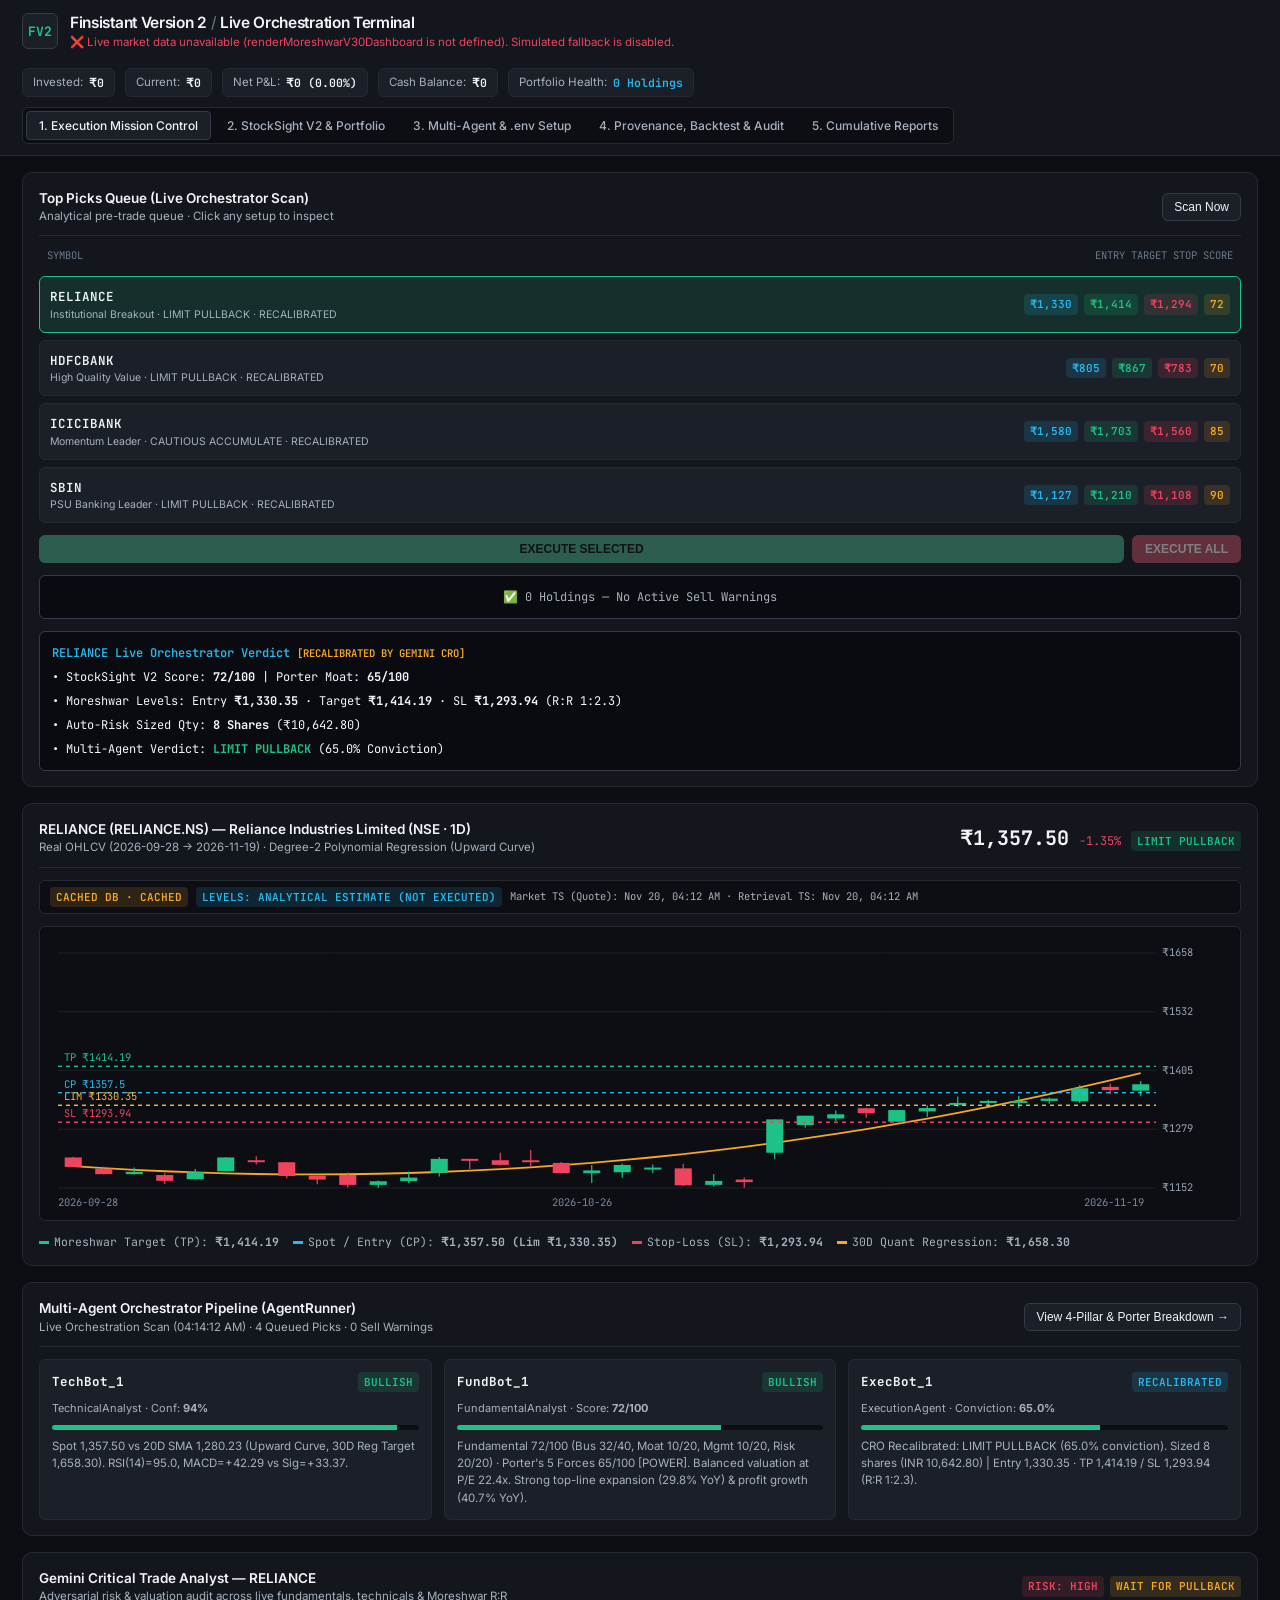
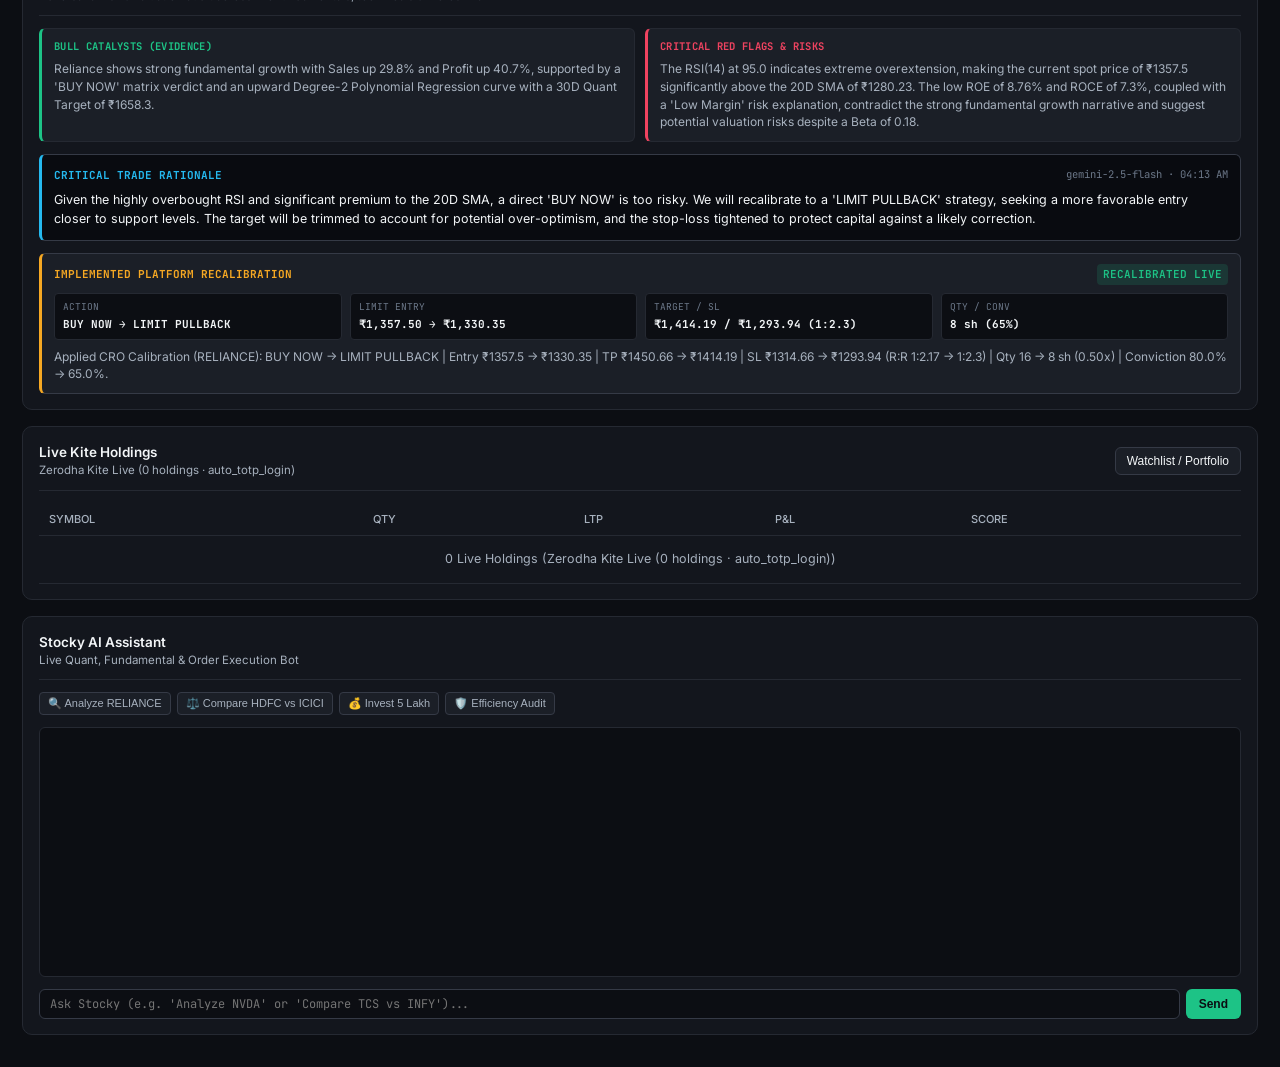
==== index.html @ 3f0fb145 "Release Moreshwar 3.1 v3.1.0-rc1: Prompts 1-5, Prospective Paper-Trading Engine & GitHub Actions Una" ====
<!DOCTYPE html>
<html lang="en">
<head>
  <meta charset="UTF-8" />
  <meta name="viewport" content="width=device-width, initial-scale=1.0" />
  <title>Finsistant Version 2 — Live Quant, Fundamental &amp; Multi-Agent Platform</title>
  <meta name="description" content="Finsistant Version 2 — Live Market Data + StockSight V2 + Finsistant Polynomial Regression & Stocky AI + 3-Agent Orchestrator (Zero Simulation)." />
  <link rel="preconnect" href="https://fonts.googleapis.com" />
  <link rel="preconnect" href="https://fonts.gstatic.com" crossorigin />
  <link href="https://fonts.googleapis.com/css2?family=Inter:wght@400;500;600;700&family=JetBrains+Mono:wght@400;500;600;700&display=swap" rel="stylesheet" />
  <link rel="stylesheet" href="styles.css" />
</head>
<body>
  <header class="topbar">
    <div class="brand-group">
      <div class="brand-mark">FV2</div>
      <div>
        <h1 class="brand-title">Finsistant Version 2 <span style="color: var(--text-muted); font-weight: 400;">/</span> Live Orchestration Terminal</h1>
        <div class="brand-subtitle" id="liveSourceSubtitle">Connecting to live data &amp; 3-Agent Orchestrator (Zero Simulation)...</div>
      </div>
    </div>

    <div class="portfolio-ribbon">
      <div class="ribbon-stat">
        <span>Invested:</span>
        <strong id="hdrInvested">₹0</strong>
      </div>
      <div class="ribbon-stat">
        <span>Current:</span>
        <strong id="hdrCurrent">₹0</strong>
      </div>
      <div class="ribbon-stat">
        <span>Net P&amp;L:</span>
        <strong id="hdrPnl">₹0 (0.00%)</strong>
      </div>
      <div class="ribbon-stat">
        <span>Cash Balance:</span>
        <strong id="hdrBalance">₹0</strong>
      </div>
      <div class="ribbon-stat">
        <span>Portfolio Health:</span>
        <strong id="hdrHealth" style="color: var(--accent-cyan);">0 Holdings</strong>
      </div>

      <nav class="nav-tabs" aria-label="Platform Modules">
        <button type="button" class="nav-tab active" data-tab="mission">1. Execution Mission Control</button>
        <button type="button" class="nav-tab" data-tab="stocksight">2. StockSight V2 &amp; Portfolio</button>
        <button type="button" class="nav-tab" data-tab="agents">3. Multi-Agent &amp; .env Setup</button>
        <button type="button" class="nav-tab" data-tab="intelligence">4. Provenance, Backtest &amp; Audit</button>
        <button type="button" class="nav-tab" data-tab="reports">5. Cumulative Reports</button>
      </nav>
    </div>
  </header>

  <main class="workspace">
    <!-- TAB 1: EXECUTION MISSION CONTROL -->
    <section class="tab-panel active" id="panel-mission">
      <div class="mission-grid">
        <!-- LEFT COLUMN: TOP PICKS QUEUE + SELL WARNINGS + EXECUTION TERMINAL -->
        <div class="panel">
          <div class="panel-header">
            <div>
              <div class="panel-title">Top Picks Queue (Live Orchestrator Scan)</div>
              <div class="panel-subtitle">Analytical pre-trade queue · Click any setup to inspect</div>
            </div>
            <button type="button" class="btn-secondary" id="scanNowBtn">Scan Now</button>
          </div>

          <div style="display: grid; grid-template-columns: 1.3fr repeat(4, auto); gap: 6px; padding: 0 8px; font-size: 10.5px; color: var(--text-muted); font-family: var(--font-mono);">
            <span>SYMBOL</span>
            <span>ENTRY</span>
            <span>TARGET</span>
            <span>STOP</span>
            <span>SCORE</span>
          </div>

          <div class="picks-list" id="picksQueueContainer"></div>

          <div style="display: flex; justify-content: space-between; align-items: center; gap: 8px;">
            <button type="button" class="btn-primary" id="executeSelectedBtn" style="flex: 1;">EXECUTE SELECTED</button>
            <button type="button" class="btn-danger" id="executeAllBtn">EXECUTE ALL</button>
          </div>

          <div id="sellWarningContainer"></div>
          <div class="terminal-box" id="analysisTerminalBox"></div>
        </div>

        <!-- CENTER COLUMN: LIVE UNIFIED CHART + 3-AGENT PIPELINE -->
        <div style="display: flex; flex-direction: column; gap: 16px;">
          <div class="panel">
            <div class="panel-header">
              <div>
                <div class="panel-title" id="centerChartTitle">Loading live symbol...</div>
                <div class="panel-subtitle" id="centerChartSub">Real OHLCV Candles + Degree-2 Polynomial Regression + Moreshwar Levels</div>
              </div>
              <div style="display: flex; align-items: baseline; gap: 10px;">
                <span style="font-family: var(--font-mono); font-size: 20px; font-weight: 700;" id="centerSpotPrice">--</span>
                <span id="centerSpotChg" style="font-family: var(--font-mono); font-size: 12px;">--</span>
                <span class="tag-pill tag-target" id="centerDecisionBadge">--</span>
              </div>
            </div>

            <div class="provenance-strip" id="missionProvenanceStrip">
              <span class="tag-pill tag-entry" id="provSpotBadge">SOURCE: CHECKING</span>
              <span class="tag-pill tag-score" id="provPriceTypeBadge">LEVELS: ANALYTICAL ESTIMATE</span>
              <span class="prov-meta-text" id="provTimestampsText">Market TS: -- · Retrieval TS: --</span>
            </div>

            <div class="chart-box">
              <canvas id="unifiedChart"></canvas>
            </div>

            <div class="chart-legend">
              <span><i class="legend-dot" style="background: var(--accent-emerald);"></i>Moreshwar Target (TP): <strong id="legTarget">--</strong></span>
              <span><i class="legend-dot" style="background: var(--accent-cyan);"></i>Spot / Entry (CP): <strong id="legEntry">--</strong></span>
              <span><i class="legend-dot" style="background: var(--accent-crimson);"></i>Stop-Loss (SL): <strong id="legStop">--</strong></span>
              <span><i class="legend-dot" style="background: var(--accent-amber);"></i>30D Quant Regression: <strong id="legReg">--</strong></span>
            </div>
          </div>

          <!-- 3-AGENT ORCHESTRATOR PIPELINE CARDS -->
          <div class="panel">
            <div class="panel-header">
              <div>
                <div class="panel-title">Multi-Agent Orchestrator Pipeline (AgentRunner)</div>
                <div class="panel-subtitle" id="pipelineMetaText">Waiting for live scan...</div>
              </div>
              <button type="button" class="btn-secondary" id="switchToStockSightBtn">View 4-Pillar &amp; Porter Breakdown →</button>
            </div>

            <div class="agents-row">
              <div class="agent-card">
                <div class="agent-head">
                  <strong style="font-family: var(--font-mono); font-size: 12.5px;">TechBot_1</strong>
                  <span class="tag-pill tag-target" id="agTechBadge">--</span>
                </div>
                <div style="font-size: 11px; color: var(--text-secondary);">TechnicalAnalyst · Conf: <strong id="agTechConf">--</strong></div>
                <div class="progress-track"><div class="progress-fill" id="agTechBar" style="width: 0%;"></div></div>
                <div style="font-size: 11.5px; color: var(--text-secondary);" id="agTechDesc"></div>
              </div>

              <div class="agent-card">
                <div class="agent-head">
                  <strong style="font-family: var(--font-mono); font-size: 12.5px;">FundBot_1</strong>
                  <span class="tag-pill tag-target" id="agFundBadge">--</span>
                </div>
                <div style="font-size: 11px; color: var(--text-secondary);">FundamentalAnalyst · Score: <strong id="agFundConf">--</strong></div>
                <div class="progress-track"><div class="progress-fill" id="agFundBar" style="width: 0%;"></div></div>
                <div style="font-size: 11.5px; color: var(--text-secondary);" id="agFundDesc"></div>
              </div>

              <div class="agent-card">
                <div class="agent-head">
                  <strong style="font-family: var(--font-mono); font-size: 12.5px;">ExecBot_1</strong>
                  <span class="tag-pill tag-entry" id="agExecBadge">--</span>
                </div>
                <div style="font-size: 11px; color: var(--text-secondary);">ExecutionAgent · Conviction: <strong id="agExecConf">--</strong></div>
                <div class="progress-track"><div class="progress-fill" id="agExecBar" style="width: 0%;"></div></div>
                <div style="font-size: 11.5px; color: var(--text-secondary);" id="agExecDesc"></div>
              </div>
            </div>
          </div>

          <!-- GEMINI CRITICAL TRADE ANALYST (FILLS CENTER BLANK SPACE) -->
          <div class="panel" id="geminiRationalePanel">
            <div class="panel-header" style="flex-wrap: wrap;">
              <div style="min-width: 0; flex: 1;">
                <div class="panel-title" id="geminiPanelTitle">Gemini Critical Trade Analyst</div>
                <div class="panel-subtitle" id="geminiPanelSub">Independent AI risk &amp; thesis audit for every suggested trade</div>
              </div>
              <div class="gemini-badges">
                <span class="tag-pill tag-score" id="geminiRiskBadge">RISK: --</span>
                <span class="tag-pill tag-entry" id="geminiStanceBadge">--</span>
              </div>
            </div>

            <div class="gemini-split-grid">
              <div class="gemini-box gemini-bull">
                <div class="gemini-label" style="color: var(--accent-emerald);">BULL CATALYSTS (EVIDENCE)</div>
                <div class="gemini-text" id="geminiBullText">Waiting for Gemini live trade audit...</div>
              </div>
              <div class="gemini-box gemini-bear">
                <div class="gemini-label" style="color: var(--accent-crimson);">CRITICAL RED FLAGS &amp; RISKS</div>
                <div class="gemini-text" id="geminiRisksText">Waiting for Gemini live trade audit...</div>
              </div>
            </div>

            <div class="terminal-box gemini-rationale-box" id="geminiRationaleBox">
              <div style="display: flex; justify-content: space-between; align-items: center; gap: 8px; flex-wrap: wrap;">
                <span style="font-family: var(--font-mono); font-size: 11px; color: var(--accent-cyan); font-weight: 700;">CRITICAL TRADE RATIONALE</span>
                <span style="font-family: var(--font-mono); font-size: 10.5px; color: var(--text-muted);" id="geminiModelStamp">--</span>
              </div>
              <div id="geminiRationaleBody" style="color: var(--text-primary); line-height: 1.55;">Waiting for live Gemini analysis...</div>
            </div>

            <div class="recalibration-strip" id="geminiCalibrationStrip">
              <div class="recal-head">
                <span style="font-family: var(--font-mono); font-size: 11px; font-weight: 700; color: var(--accent-amber);">IMPLEMENTED PLATFORM RECALIBRATION</span>
                <span class="tag-pill tag-score" id="geminiRecalStatusBadge">ARMED</span>
              </div>
              <div class="recal-grid" id="geminiRecalGrid">
                <div class="recal-cell"><span class="recal-k">ACTION</span><strong id="recalActionVal">--</strong></div>
                <div class="recal-cell"><span class="recal-k">LIMIT ENTRY</span><strong id="recalEntryVal">--</strong></div>
                <div class="recal-cell"><span class="recal-k">TARGET / SL</span><strong id="recalTpSlVal">--</strong></div>
                <div class="recal-cell"><span class="recal-k">QTY / CONV</span><strong id="recalQtyVal">--</strong></div>
              </div>
              <div class="gemini-text" id="geminiRecalSummary">Auto-recalibration adjusts Entry, Target, Stop-Loss, Sizing, and Conviction from live Gemini CRO criticism.</div>
            </div>
          </div>
        </div>

        <!-- RIGHT COLUMN: LIVE KITE HOLDINGS + STOCKY AI -->
        <div style="display: flex; flex-direction: column; gap: 16px;">
          <div class="panel">
            <div class="panel-header">
              <div>
                <div class="panel-title">Live Kite Holdings</div>
                <div class="panel-subtitle" id="kiteStatusSubtitle">Checking Kite connection...</div>
              </div>
              <button type="button" class="btn-secondary" id="manageHoldingsBtn">Watchlist / Portfolio</button>
            </div>

            <table class="data-table">
              <thead>
                <tr>
                  <th>Symbol</th>
                  <th>Qty</th>
                  <th>LTP</th>
                  <th>P&amp;L</th>
                  <th>Score</th>
                </tr>
              </thead>
              <tbody id="miniHoldingsTableBody"></tbody>
            </table>
          </div>

          <div class="panel">
            <div class="panel-header">
              <div>
                <div class="panel-title">Stocky AI Assistant</div>
                <div class="panel-subtitle">Live Quant, Fundamental &amp; Order Execution Bot</div>
              </div>
            </div>

            <div class="chip-row">
              <button type="button" class="prompt-chip" data-prompt="Analyze RELIANCE">🔍 Analyze RELIANCE</button>
              <button type="button" class="prompt-chip" data-prompt="Compare HDFCBANK vs ICICIBANK">⚖️ Compare HDFC vs ICICI</button>
              <button type="button" class="prompt-chip" data-prompt="Invest 5 Lakh">💰 Invest 5 Lakh</button>
              <button type="button" class="prompt-chip" data-prompt="Portfolio efficiency check">🛡️ Efficiency Audit</button>
            </div>

            <div class="chat-messages" id="stockyChatMessages"></div>

            <div style="display: flex; gap: 6px;">
              <input type="text" id="stockyChatInput" class="input-field" style="flex: 1;" placeholder="Ask Stocky (e.g. 'Analyze NVDA' or 'Compare TCS vs INFY')..." />
              <button type="button" class="btn-primary" id="stockySendBtn">Send</button>
            </div>
          </div>
        </div>
      </div>
    </section>

    <!-- TAB 2: STOCKSIGHT V2 DEEP-DIVE SCORING & PORTFOLIO MANAGER -->
    <section class="tab-panel" id="panel-stocksight">
      <div class="two-col-grid">
        <div class="panel">
          <div class="panel-header">
            <div>
              <div class="panel-title" id="ssDeepDiveTitle">StockSight V2 Dual-Scoring Engine</div>
              <div class="panel-subtitle" id="ssIndustryBadge">Live Fundamental &amp; Porter Moat Analysis</div>
            </div>
            <div style="display: flex; gap: 8px;">
              <span class="tag-pill tag-target" id="ssFundTotalBadge">Fundamental: --</span>
              <span class="tag-pill tag-entry" id="ssPorterTotalBadge">Porter Moat: --</span>
            </div>
          </div>

          <div class="pillar-grid" id="ssFourPillarsContainer"></div>

          <div style="border-top: 1px solid var(--border-subtle); padding-top: 10px;">
            <div class="panel-title" style="margin-bottom: 8px;">Porter's 5 Forces Qualitative Moat Breakdown (Max 100)</div>
            <div class="pillar-grid" id="ssPortersGrid"></div>
          </div>

          <div class="terminal-box" id="ssDecisionMatrixBox"></div>
        </div>

        <div class="panel">
          <div class="panel-header">
            <div>
              <div class="panel-title">StockSight V2 Live Watchlist &amp; Portfolio</div>
              <div class="panel-subtitle">Zero simulated holdings · Add live ticker when connected to backend</div>
            </div>
            <div style="display: flex; gap: 6px;">
              <input type="text" id="addSymbolInput" class="input-field" placeholder="Live Ticker (e.g. AAPL)" style="width: 165px;" />
              <button type="button" class="btn-primary" id="addSymbolBtn">Add Asset</button>
            </div>
          </div>

          <div class="table-scroll">
            <table class="data-table">
              <thead>
                <tr>
                  <th>Asset</th>
                  <th>Fund / Porter</th>
                  <th>Decision</th>
                  <th>Qty</th>
                  <th>Avg Price</th>
                  <th>LTP / Target</th>
                  <th>Action</th>
                </tr>
              </thead>
              <tbody id="fullPortfolioManagerBody"></tbody>
            </table>
          </div>
        </div>
      </div>
    </section>

    <!-- TAB 3: MULTI-AGENT HEALTH, AUTO-EXECUTION RULES & .ENV SETUP -->
    <section class="tab-panel" id="panel-agents">
      <div class="two-col-grid">
        <div class="panel">
          <div class="panel-header">
            <div>
              <div class="panel-title">Finsistant Version 2 Runtime Configuration (.env)</div>
              <div class="panel-subtitle">Live Backend Guardrails, Kite Status &amp; Auto-Execution Rules</div>
            </div>
            <button type="button" class="btn-primary" id="saveUnifiedConfigBtn">Save &amp; Re-Verify</button>
          </div>

          <div style="display: grid; grid-template-columns: 1fr 1fr; gap: 10px;">
            <div style="display: flex; flex-direction: column; gap: 4px;">
              <label style="font-family: var(--font-mono); font-size: 11px; color: var(--text-secondary);">FINSISTANT_ENVIRONMENT</label>
              <select id="cfgEnv" class="select-field">
                <option value="sandbox">sandbox</option>
                <option value="staging">staging</option>
                <option value="production" selected>production</option>
              </select>
            </div>
            <div style="display: flex; flex-direction: column; gap: 4px;">
              <label style="font-family: var(--font-mono); font-size: 11px; color: var(--text-secondary);">AGENT_MODE</label>
              <select id="cfgMode" class="select-field">
                <option value="backtest">backtest</option>
                <option value="paper_trading" selected>paper_trading</option>
                <option value="live">live</option>
              </select>
            </div>
            <div style="display: flex; flex-direction: column; gap: 4px;">
              <label style="font-family: var(--font-mono); font-size: 11px; color: var(--text-secondary);">MAX_CONCURRENT_TRADES</label>
              <input type="number" id="cfgMaxTrades" class="input-field" value="5" min="1" max="50" />
            </div>
            <div style="display: flex; flex-direction: column; gap: 4px;">
              <label style="font-family: var(--font-mono); font-size: 11px; color: var(--text-secondary);">KITE_API_KEY (Server .env)</label>
              <input type="password" id="cfgKiteKey" class="input-field" placeholder="Set in .env or GitHub Secrets" />
            </div>
            <div style="display: flex; flex-direction: column; gap: 4px;">
              <label style="font-family: var(--font-mono); font-size: 11px; color: var(--text-secondary);">KITE_API_SECRET (Server .env)</label>
              <input type="password" id="cfgKiteSecret" class="input-field" placeholder="Set in .env or GitHub Secrets" />
            </div>
            <div style="display: flex; flex-direction: column; gap: 4px;">
              <label style="font-family: var(--font-mono); font-size: 11px; color: var(--text-secondary);">KITE_USER_ID (Auto-TOTP)</label>
              <input type="text" id="cfgKiteUser" class="input-field" placeholder="Zerodha Client ID (optional)" />
            </div>
            <div style="display: flex; flex-direction: column; gap: 4px;">
              <label style="font-family: var(--font-mono); font-size: 11px; color: var(--text-secondary);">KITE_PASSWORD (Auto-TOTP)</label>
              <input type="password" id="cfgKitePass" class="input-field" placeholder="Set in .env or GitHub Secrets" />
            </div>
            <div style="display: flex; flex-direction: column; gap: 4px;">
              <label style="font-family: var(--font-mono); font-size: 11px; color: var(--text-secondary);">KITE_TOTP_SECRET (Base32)</label>
              <input type="password" id="cfgKiteTotp" class="input-field" placeholder="Set in .env or GitHub Secrets" />
            </div>
            <div style="display: flex; flex-direction: column; gap: 4px;">
              <label style="font-family: var(--font-mono); font-size: 11px; color: var(--text-secondary);">KITE_ACCESS_TOKEN (Daily)</label>
              <input type="password" id="cfgKiteToken" class="input-field" placeholder="Auto-fetched daily to token.txt" />
            </div>
            <div style="display: flex; flex-direction: column; gap: 4px;">
              <label style="font-family: var(--font-mono); font-size: 11px; color: var(--text-secondary);">DATA_POLICY</label>
              <input type="text" class="input-field" value="LIVE_ONLY (ZERO SIMULATION)" readonly />
            </div>
          </div>

          <div style="border-top: 1px solid var(--border-subtle); padding-top: 10px; display: flex; flex-direction: column; gap: 8px;">
            <div style="display: flex; justify-content: space-between; align-items: center; gap: 8px; flex-wrap: wrap;">
              <div>
                <div class="panel-title">Kite Daily Token Engine (<code>kite_auth.py</code>)</div>
                <div class="panel-subtitle" id="kiteEngineStatusText">Checking daily Kite token status...</div>
              </div>
              <div style="display: flex; gap: 6px; flex-wrap: wrap;">
                <button type="button" class="btn-primary" id="kiteAutoLoginBtn">Auto-Fetch Daily Token</button>
                <button type="button" class="btn-secondary" id="kiteLoginLinkBtn">Open Kite Login</button>
              </div>
            </div>
            <div style="display: flex; gap: 6px; flex-wrap: wrap;">
              <input type="text" id="kiteReqTokenInput" class="input-field" placeholder="Paste request_token from Kite callback redirect" style="flex: 1; min-width: 200px;" />
              <button type="button" class="btn-secondary" id="kiteExchangeTokenBtn">Exchange request_token</button>
            </div>
          </div>

          <div style="border-top: 1px solid var(--border-subtle); padding-top: 10px; display: flex; flex-direction: column; gap: 8px;">
            <div style="display: flex; justify-content: space-between; align-items: center; gap: 8px; flex-wrap: wrap;">
              <div>
                <div class="panel-title">GitHub Serverless Cloud Runner (Zero Laptop / Zero 3rd-Party)</div>
                <div class="panel-subtitle" id="ghCloudStatusText">Automated 15m Mon–Fri scans active · Optional browser-only PAT enables 1-click on-demand scans</div>
              </div>
              <div style="display: flex; gap: 6px; flex-wrap: wrap;">
                <button type="button" class="btn-primary" id="triggerCloudScanBtn">Trigger Cloud Scan</button>
                <a href="https://github.com/Parth2004124/Finsistant-version-2/actions/workflows/live-scan.yml" target="_blank" rel="noopener noreferrer" class="btn-secondary" style="text-decoration: none; display: inline-flex; align-items: center;">Open Actions</a>
              </div>
            </div>
            <div style="display: flex; gap: 6px; flex-wrap: wrap;">
              <input type="password" id="ghCloudPatInput" class="input-field" placeholder="Optional fine-grained PAT (Actions: write on Finsistant-version-2, stored in browser only)" style="flex: 1; min-width: 220px;" />
              <button type="button" class="btn-secondary" id="saveGhPatBtn">Save Browser Token</button>
              <button type="button" class="btn-secondary" id="clearGhPatBtn">Clear</button>
            </div>
          </div>

          <div style="border-top: 1px solid var(--border-subtle); padding-top: 10px;">
            <div class="panel-title" style="margin-bottom: 8px;">Finsistant Auto-Execution Rule Sets</div>
            <div id="autoRulesList" style="display: flex; flex-direction: column; gap: 6px;"></div>
          </div>
        </div>

        <div class="panel">
          <div class="panel-header">
            <div>
              <div class="panel-title">Unified Verification Console (<code>scripts/verify_setup.py</code>)</div>
              <div class="panel-subtitle">Live telemetry across StockSight V2, Finsistant &amp; Multi-Agent Orchestrator</div>
            </div>
            <button type="button" class="btn-secondary" id="runUnifiedVerifyBtn">Refresh Scan Telemetry</button>
          </div>

          <pre class="terminal-box" id="unifiedVerifyOutput" style="min-height: 310px; overflow-x: auto;"></pre>
        </div>
      </div>
    </section>

    <!-- TAB 4: DATA INTEGRITY, QUANTITATIVE BACKTEST & DECISION AUDIT TRAIL -->
    <section class="tab-panel" id="panel-intelligence">
      <div class="intel-subnav-bar">
        <div style="display: flex; align-items: center; gap: 8px; flex-wrap: wrap;">
          <span class="tag-pill tag-entry">INTELLIGENCE · VALIDATION · AUDIT</span>
          <span style="font-size: 12px; color: var(--text-secondary);" id="intelGlobalStatus">Empirical Telemetry &amp; Immutable Audit Layer Active</span>
        </div>
        <div class="chip-row" id="intelJumpRow">
          <button type="button" class="prompt-chip active-subfilter" data-intel-focus="all">All Modules</button>
          <button type="button" class="prompt-chip" data-intel-focus="provenance">1. Data Integrity Monitor</button>
          <button type="button" class="prompt-chip" data-intel-focus="backtest">2. Quantitative Performance</button>
          <button type="button" class="prompt-chip" data-intel-focus="v21">2.1 Validation Lab</button>
          <button type="button" class="prompt-chip" data-intel-focus="audit">3. Decision Audit Trail</button>
        </div>
      </div>

      <!-- SECTION 1: DATA INTEGRITY MONITOR -->
      <div class="panel intel-section" id="intelSectionProvenance">
        <div class="panel-header" style="flex-wrap: wrap;">
          <div>
            <div class="panel-title">1. Data Integrity Monitor &amp; Source Provenance</div>
            <div class="panel-subtitle" id="provMonitorSub">Separating Market Timestamps vs Retrieval Timestamps · Analytical Model Prices vs Broker Confirmed Fills</div>
          </div>
          <div style="display: flex; gap: 6px; flex-wrap: wrap;" id="provSummaryBadges"></div>
        </div>

        <div class="taxonomy-grid" id="provTaxonomyCards"></div>

        <div id="provDiscrepancyBanner"></div>

        <div class="table-scroll">
          <table class="data-table">
            <thead>
              <tr>
                <th>Symbol</th>
                <th>Overall Status</th>
                <th>Spot Source / Class</th>
                <th>Market TS</th>
                <th>Retrieval TS</th>
                <th>Spot (Feed) vs Entry (Model) vs Broker</th>
                <th>Warnings / Proxy Flags</th>
              </tr>
            </thead>
            <tbody id="provAssetTableBody"></tbody>
          </table>
        </div>
      </div>

      <!-- SECTION 2: QUANTITATIVE PERFORMANCE ANALYTICS -->
      <div class="panel intel-section" id="intelSectionBacktest">
        <div class="panel-header" style="flex-wrap: wrap;">
          <div>
            <div class="panel-title">2. Quantitative Performance Analytics &amp; Multi-Agent Attribution</div>
            <div class="panel-subtitle" id="btMonitorSub">Causal 1Y Walk-Forward Backtest (0.35% round-trip slippage + statutory friction) vs Nifty 50 (^NSEI)</div>
          </div>
          <span class="tag-pill tag-stop" id="btSeparationBadge">SIMULATED BACKTEST ISOLATED FROM BROKER FILLS</span>
        </div>

        <div class="kpi-strip-grid" id="btBenchmarkKpis"></div>

        <div class="terminal-box" id="btSelectivityBanner" style="display:flex;justify-content:space-between;flex-wrap:wrap;gap:8px;align-items:center;"></div>

        <div class="panel" id="btDecisionQualityPanel" style="background: var(--bg-base); border-color: var(--border-strong);">
          <div class="panel-header" style="flex-wrap: wrap;">
            <div>
              <div class="panel-title">Decision Quality Verdict — 3 Empirical Questions</div>
              <div class="panel-subtitle" id="btDqSubtitle">Leave-one-out agent ablation · Gemini CRO 2×2 intervention audit · Moreshwar vs Simple Benchmarks</div>
            </div>
            <span class="tag-pill tag-score" id="btLiveSamplePill">LIVE LEDGER: 0 / 30 SETTLED</span>
          </div>
          <div class="dq-verdict-grid" id="btDecisionQualityGrid"></div>
        </div>

        <div class="two-col-grid">
          <div class="panel" style="background: var(--bg-base); border-color: var(--border-subtle);">
            <div class="panel-header">
              <div>
                <div class="panel-title">3-Track Separation: Original vs Recalibrated vs Actual Broker Fills</div>
                <div class="panel-subtitle">Simulated strategies never masquerade as live broker execution</div>
              </div>
            </div>
            <div class="table-scroll">
              <table class="data-table">
                <thead>
                  <tr>
                    <th>Metric</th>
                    <th>Original AI (Sim)</th>
                    <th>Recalibrated (Sim)</th>
                    <th>Actual Broker (Real)</th>
                  </tr>
                </thead>
                <tbody id="btTrackComparisonBody"></tbody>
              </table>
            </div>
          </div>

          <div class="panel" style="background: var(--bg-base); border-color: var(--border-subtle);">
            <div class="panel-header">
              <div>
                <div class="panel-title">Normalized Equity Curve vs Nifty 50 (^NSEI)</div>
                <div class="panel-subtitle">Base = 100.0 at evaluation start · Strictly causal next-bar fills</div>
              </div>
            </div>
            <div class="chart-box" style="height: 235px;">
              <canvas id="backtestEquityChart"></canvas>
            </div>
            <div class="chart-legend">
              <span><i class="legend-dot" style="background: var(--accent-cyan);"></i>Original AI</span>
              <span><i class="legend-dot" style="background: var(--accent-emerald);"></i>Recalibrated AI</span>
              <span><i class="legend-dot" style="background: var(--accent-amber);"></i>Nifty 50 (^NSEI)</span>
            </div>
          </div>
        </div>

        <div>
          <div class="panel-title" style="margin-bottom: 8px;">Multi-Agent Performance Attribution (TechBot · FundBot · ExecBot · Gemini CRO)</div>
          <div class="attribution-grid" id="btAgentAttributionGrid"></div>
        </div>

        <div class="panel" id="btMoreshwarV2ShadowPanel" style="background: var(--bg-base); border-color: var(--accent-cyan);">
          <div class="panel-header" style="flex-wrap: wrap;">
            <div>
              <div class="panel-title">Moreshwar 2.0 Shadow Research Lab (ATR-Normalised Risk &amp; Nifty Regime Engine)</div>
              <div class="panel-subtitle" id="mv2Subtitle">Read-only 12-field explainability &amp; Models A–F ablation · Moreshwar 1.0 remains active in production pending review</div>
            </div>
            <div style="display: flex; gap: 8px; align-items: center; flex-wrap: wrap;">
              <select id="mv2SymbolSelect" class="select-field" aria-label="Select Symbol for Moreshwar 2.0 Preview"></select>
              <span class="tag-pill tag-score" id="mv2PromotionBadge">SHADOW ONLY · M1 ACTIVE IN PROD</span>
            </div>
          </div>

          <div class="mv2-explain-grid" id="mv2ExplainabilityGrid"></div>

          <div class="mv2-reason-box" id="mv2ReasonBox"></div>

          <div>
            <div class="panel-title" style="margin-bottom: 6px; font-size: 12px;">Phase 5 &amp; 7 Controlled Experiment Matrix (Real 1Y Data · 0.35% Cost · Strictly Causal Next-Bar Fills)</div>
            <div class="table-scroll">
              <table class="data-table dq-compact-table">
                <thead>
                  <tr>
                    <th>Model / Variant</th>
                    <th>Tot%</th>
                    <th>Ann%</th>
                    <th>Win%</th>
                    <th>PF</th>
                    <th>Sharpe</th>
                    <th>MaxDD%</th>
                    <th>Trades</th>
                    <th>SL%</th>
                    <th>Util%</th>
                    <th>Rej / RegBlk</th>
                    <th>Fundamental Integrity</th>
                  </tr>
                </thead>
                <tbody id="mv2ModelsTableBody"></tbody>
              </table>
            </div>
          </div>

          <div class="dq-verdict-grid" id="mv2WalkForwardGrid"></div>
        </div>

        <div class="terminal-box" id="btMethodologyBox"></div>
      </div>

      <!-- SECTION 2.1: MORESHWAR 2.1 STATISTICAL VALIDATION & INTELLIGENCE LAB -->
      <div class="panel intel-section" id="intelSectionV21" style="border-color: hsla(196, 86%, 54%, 0.45);">
        <div class="panel-header" style="flex-wrap: wrap;">
          <div>
            <div class="panel-title">2.1 Moreshwar 2.1 — 5Y Statistical Validation, Regime &amp; Robustness Workbench</div>
            <div class="panel-subtitle" id="mv21Subtitle">5-Year Multi-Regime Indian Delivery Simulation (40 Instruments · 1,200 Monte Carlo Sims · Walk-Forward &amp; OOS)</div>
          </div>
          <div style="display:flex;gap:6px;flex-wrap:wrap;align-items:center;" id="mv21SeparationBadges">
            <span class="tag-pill tag-stop">SIMULATED BACKTEST (NOT BROKER EXECUTION)</span>
            <span class="tag-pill tag-score" id="mv21PromoBadge">RESEARCH ONLY · M1.0 ACTIVE IN PROD</span>
          </div>
        </div>

        <div class="mv21-verdict-banner" id="mv21DecisionBanner"></div>

        <div class="mv21-filter-bar">
          <div class="mv21-filter-item">
            <label for="mv21FilterModel">Model Version</label>
            <select id="mv21FilterModel" class="select-field"></select>
          </div>
          <div class="mv21-filter-item">
            <label for="mv21FilterInstrument">Instrument</label>
            <select id="mv21FilterInstrument" class="select-field"></select>
          </div>
          <div class="mv21-filter-item">
            <label for="mv21FilterSector">Sector</label>
            <select id="mv21FilterSector" class="select-field"></select>
          </div>
          <div class="mv21-filter-item">
            <label for="mv21FilterRegime">6-State Regime</label>
            <select id="mv21FilterRegime" class="select-field"></select>
          </div>
          <div class="mv21-filter-item" style="justify-content:flex-end;">
            <label>&nbsp;</label>
            <button type="button" class="btn-secondary" id="mv21ResetFiltersBtn">Reset Filters</button>
          </div>
        </div>

        <div class="kpi-strip-grid" id="mv21HeaderKpis"></div>

        <div class="two-col-grid">
          <div class="panel" style="background: var(--bg-base); border-color: var(--border-subtle);">
            <div class="panel-header">
              <div>
                <div class="panel-title">5Y Normalized Equity Curve (Indian Delivery Costs)</div>
                <div class="panel-subtitle">M1.0 vs M2.0 vs M2.1 vs Nifty 50 (^NSEI) · Base = 100</div>
              </div>
            </div>
            <div class="chart-box" style="height: 230px;">
              <canvas id="mv21EquityChart"></canvas>
            </div>
            <div class="chart-legend">
              <span><i class="legend-dot" style="background: var(--accent-crimson);"></i>Moreshwar 1.0</span>
              <span><i class="legend-dot" style="background: hsl(265, 80%, 66%);"></i>Moreshwar 2.0</span>
              <span><i class="legend-dot" style="background: var(--accent-cyan);"></i>Moreshwar 2.1</span>
              <span><i class="legend-dot" style="background: var(--accent-amber);"></i>Nifty 50 (^NSEI)</span>
            </div>
          </div>

          <div class="panel" style="background: var(--bg-base); border-color: var(--border-subtle);">
            <div class="panel-header">
              <div>
                <div class="panel-title">Monte Carlo Outcome Distribution (1,200 Simulations)</div>
                <div class="panel-subtitle">Trade Bootstrap vs 10-Day Block Bootstrap (P5 / Median / P95 Return &amp; MaxDD)</div>
              </div>
              <span class="tag-pill tag-score">RESAMPLED SIM</span>
            </div>
            <div class="chart-box mv21-mc-box">
              <canvas id="mv21MonteCarloChart"></canvas>
            </div>
            <div id="mv21MonteCarloStats" style="font-size:11px;color:var(--text-secondary);line-height:1.45;"></div>
          </div>
        </div>

        <div class="panel" style="background: var(--bg-base); border-color: var(--border-subtle);">
          <div class="panel-header">
            <div>
              <div class="panel-title">Controlled Benchmark &amp; Ablation Matrix (5-Year Indian Equity Delivery Costs + Gap/Liquidity Sim)</div>
              <div class="panel-subtitle">Identical data window, next-bar open execution, 0.10% STT + NSE/SEBI/Stamp/GST + ₹15.93 DP + 7.5–20 bps slippage</div>
            </div>
          </div>
          <div class="table-scroll">
            <table class="data-table dq-compact-table">
              <thead>
                <tr>
                  <th>Model / Benchmark</th>
                  <th>Tot%</th>
                  <th>CAGR%</th>
                  <th>Win% (95% CI)</th>
                  <th>PF</th>
                  <th>Sharpe</th>
                  <th>Sortino</th>
                  <th>MaxDD%</th>
                  <th>Recov</th>
                  <th>Exp% (p-val)</th>
                  <th>Trades</th>
                  <th>Hold(D)</th>
                  <th>Util%</th>
                  <th>Cost%</th>
                </tr>
              </thead>
              <tbody id="mv21BenchmarkTableBody"></tbody>
            </table>
          </div>
        </div>

        <div class="two-col-grid">
          <div class="panel" style="background: var(--bg-base); border-color: var(--border-subtle);">
            <div class="panel-header">
              <div>
                <div class="panel-title">4-Fold Rolling Walk-Forward &amp; Untouched OOS Split</div>
                <div class="panel-subtitle" id="mv21WfSubtitle">Zero tuning on final test epoch · Checking performance degradation over time</div>
              </div>
            </div>
            <div class="table-scroll">
              <table class="data-table dq-compact-table">
                <thead>
                  <tr>
                    <th>Fold / Window</th>
                    <th>Nifty%</th>
                    <th>M1 Ret (DD)</th>
                    <th>M2 Ret (DD)</th>
                    <th>M2.1 Ret (DD)</th>
                    <th>Win% (n)</th>
                  </tr>
                </thead>
                <tbody id="mv21WalkForwardBody"></tbody>
              </table>
            </div>
            <div id="mv21OosSummary" style="font-size:11px;color:var(--text-secondary);line-height:1.45;"></div>
          </div>

          <div class="panel" style="background: var(--bg-base); border-color: var(--border-subtle);">
            <div class="panel-header">
              <div>
                <div class="panel-title">6-State Market Regime Decomposition (Causal Benchmark)</div>
                <div class="panel-subtitle" id="mv21RegimeSub">Performance conditioned strictly on causal Nifty 50 state at signal close</div>
              </div>
            </div>
            <div class="table-scroll">
              <table class="data-table dq-compact-table">
                <thead>
                  <tr>
                    <th>Regime State</th>
                    <th>Days</th>
                    <th>Trades</th>
                    <th>Win%</th>
                    <th>Exp%</th>
                    <th>PF</th>
                    <th>Sharpe</th>
                    <th>MaxDD%</th>
                  </tr>
                </thead>
                <tbody id="mv21RegimeTableBody"></tbody>
              </table>
            </div>
          </div>
        </div>

        <div class="two-col-grid">
          <div class="panel" style="background: var(--bg-base); border-color: var(--border-subtle);">
            <div class="panel-header">
              <div>
                <div class="panel-title">Portfolio-Level Risk &amp; Execution Friction Metrics</div>
                <div class="panel-subtitle" id="mv21PortRiskSub">Simultaneous slots, sector concentration, pairwise correlation, tail shocks &amp; costs</div>
              </div>
            </div>
            <div class="dq-mini-grid" id="mv21PortfolioRiskGrid"></div>
          </div>

          <div class="panel" style="background: var(--bg-base); border-color: var(--border-subtle);">
            <div class="panel-header">
              <div>
                <div class="panel-title">Strategy Investigation, Look-Ahead &amp; Counterfactual Audit</div>
                <div class="panel-subtitle">Component-level cause &amp; effect · E-Ref leakage correlation · Rejected 14D outcomes</div>
              </div>
            </div>
            <div id="mv21InvestigationContainer" style="display:flex;flex-direction:column;gap:8px;font-size:11.5px;"></div>
          </div>
        </div>

        <div class="two-col-grid">
          <div class="panel" style="background: var(--bg-base); border-color: var(--border-subtle);">
            <div class="panel-header">
              <div>
                <div class="panel-title">5Y Data Quality &amp; Survivorship Limitation Report</div>
                <div class="panel-subtitle" id="mv21DataQualitySub">36 complete 5Y equities · 3 insolvency/distressed · 1 partial demerger · 5 delisted 404 probes</div>
              </div>
            </div>
            <div id="mv21DataQualityBody" style="font-size:11.5px;color:var(--text-secondary);line-height:1.5;"></div>
          </div>

          <div class="panel" style="background: var(--bg-base); border-color: var(--border-subtle);">
            <div class="panel-header">
              <div>
                <div class="panel-title">Filtered Sample Trade Execution Log</div>
                <div class="panel-subtitle" id="mv21TradeLogSub">Theoretical close vs next-bar gap/slippage-adjusted open fill &amp; Indian delivery exit</div>
              </div>
            </div>
            <div class="table-scroll" style="max-height:240px;">
              <table class="data-table dq-compact-table">
                <thead>
                  <tr>
                    <th>Symbol</th>
                    <th>Entry→Exit</th>
                    <th>Regime</th>
                    <th>Entry→Exit Px</th>
                    <th>Net%</th>
                    <th>Cost ₹</th>
                    <th>Reason</th>
                  </tr>
                </thead>
                <tbody id="mv21TradesTableBody"></tbody>
              </table>
            </div>
          </div>
        </div>
      </div>

      <!-- SECTION 2.2: MORESHWAR 2.2 INTEGRATED RESEARCH BENCHMARK -->
      <div class="panel intel-section" id="intelSectionV22" style="border-color: hsla(160, 84%, 39%, 0.45);">
        <div class="panel-header" style="flex-wrap: wrap;">
          <div>
            <div class="panel-title">2.2 Moreshwar 2.2 — Integrated Optimization, Stress &amp; Validation (INR Research)</div>
            <div class="panel-subtitle" id="mv22Subtitle">IS-Selected Portfolio &amp; Risk Layer (`OPT_REG_DD_N8`) · 4-Fold Walk-Forward · 1,200x Block Bootstraps · Terminal Holdout</div>
          </div>
          <div style="display:flex;gap:6px;flex-wrap:wrap;align-items:center;">
            <span class="tag-pill tag-stop">SIMULATED RESEARCH BENCHMARK — NOT LIVE TRADING</span>
            <span class="tag-pill tag-score" id="mv22DecisionBadge">NO-GO · M1.0 ACTIVE IN PROD</span>
          </div>
        </div>

        <div class="mv21-verdict-banner" id="mv22DecisionBanner"></div>

        <div class="kpi-strip-grid" id="mv22HeaderKpis"></div>

        <div class="two-col-grid">
          <div class="panel" style="background: var(--bg-base); border-color: var(--border-subtle);">
            <div class="panel-header">
              <div>
                <div class="panel-title">Evolution Scorecard (M2.1 → P1 → P2 → Integrated M2.2)</div>
                <div class="panel-subtitle">Net INR after Zerodha delivery taxes/DP &amp; 7.5 bps slippage · NVDA isolated</div>
              </div>
            </div>
            <div class="table-scroll">
              <table class="data-table dq-compact-table">
                <thead>
                  <tr>
                    <th>Version</th>
                    <th>5Y Net%</th>
                    <th>CAGR</th>
                    <th>MaxDD</th>
                    <th>NetPF</th>
                    <th>Sharpe</th>
                    <th>Trades</th>
                    <th>Cost%</th>
                  </tr>
                </thead>
                <tbody id="mv22ScorecardBody"></tbody>
              </table>
            </div>
          </div>

          <div class="panel" style="background: var(--bg-base); border-color: var(--border-subtle);">
            <div class="panel-header">
              <div>
                <div class="panel-title">Stress Matrix, Holdout &amp; Block Bootstrap (1,200x)</div>
                <div class="panel-subtitle">Cost 1.25x–2.0x · t+2 Delay · Gap Shock · 10D/20D Block Confidence</div>
              </div>
            </div>
            <div class="table-scroll" style="max-height:220px;">
              <table class="data-table dq-compact-table">
                <thead>
                  <tr>
                    <th>Scenario</th>
                    <th>5Y Net%</th>
                    <th>OOS%</th>
                    <th>MaxDD</th>
                    <th>NetPF</th>
                    <th>Cost ₹</th>
                  </tr>
                </thead>
                <tbody id="mv22StressBody"></tbody>
              </table>
            </div>
            <div id="mv22BootstrapSummary" style="margin-top:8px;font-size:11.5px;color:var(--text-secondary);line-height:1.5;"></div>
          </div>
        </div>
      </div>

      <!-- SECTION 3.0: MORESHWAR 3.0 SYSTEMATIC RESEARCH, PORTFOLIO, EXECUTION, RISK & VALIDATION PLATFORM -->
      <div class="panel intel-section" id="intelSectionV30" style="border-color: hsla(196, 86%, 54%, 0.65);">
        <div class="panel-header" style="flex-wrap: wrap;">
          <div>
            <div class="panel-title">3.0 Moreshwar 3.0 — PIT NSE Quantitative Research, Orchestration &amp; Paper-Trading Platform (v3.0.0-rc1)</div>
            <div class="panel-subtitle" id="mv30Subtitle">4,416 PIT NSE Securities (3.50M Bars · 240+ Delisted) · 31 Factors · 5 Strategy Sleeves · 5 Regime Models · Risk-Budgeted Paper Engine</div>
          </div>
          <div style="display:flex;gap:6px;flex-wrap:wrap;align-items:center;">
            <span class="tag-pill tag-entry">BACKTESTED RESEARCH</span>
            <span class="tag-pill tag-score">PAPER-TRADING SIMULATED</span>
            <span class="tag-pill tag-stop" id="mv30DecisionBadge">LIVE BROKER ORDERS DISABLED · CONDITIONAL GO (PAPER ONLY)</span>
          </div>
        </div>

        <div class="mv21-verdict-banner" id="mv30DecisionBanner"></div>

        <div class="kpi-strip-grid" id="mv30HeaderKpis"></div>

        <!-- M3.0 DASHBOARDS 1 & 2: RESEARCH DASHBOARD + PORTFOLIO DASHBOARD -->
        <div class="two-col-grid">
          <div class="panel" style="background: var(--bg-base); border-color: var(--border-subtle);">
            <div class="panel-header">
              <div>
                <div class="panel-title">1. Research Dashboard — Strategy Sleeves (A–E) &amp; Validated PIT Alpha Factors</div>
                <div class="panel-subtitle">Prompts 1–4 · [BACKTESTED RESEARCH] · Identical PIT Universe &amp; Zerodha Delivery Friction</div>
              </div>
            </div>
            <div class="table-scroll">
              <table class="data-table dq-compact-table">
                <thead>
                  <tr>
                    <th>Strategy / Factor</th>
                    <th>Type</th>
                    <th>Full / IS Metric</th>
                    <th>OOS Metric</th>
                    <th>MaxDD / t-stat</th>
                    <th>Status</th>
                  </tr>
                </thead>
                <tbody id="mv30ResearchTableBody"></tbody>
              </table>
            </div>
          </div>

          <div class="panel" style="background: var(--bg-base); border-color: var(--border-subtle);">
            <div class="panel-header">
              <div>
                <div class="panel-title">2. Portfolio Dashboard — Shared-Capital Sizing, Open Paper Positions &amp; Exposure</div>
                <div class="panel-subtitle">Prompts 5 &amp; 7 · [PAPER-TRADING SIMULATED] · T+1 Cash Settlement · 28% Sector Cap · 0.00 ₹ Ledger Diff</div>
              </div>
            </div>
            <div class="table-scroll">
              <table class="data-table dq-compact-table">
                <thead>
                  <tr>
                    <th>Sizing / Position</th>
                    <th>Sleeve / Sector</th>
                    <th>Full / Notional</th>
                    <th>w/ Sweep / Weight%</th>
                    <th>OOS / SL</th>
                    <th>MaxDD / Mode</th>
                  </tr>
                </thead>
                <tbody id="mv30PortfolioTableBody"></tbody>
              </table>
            </div>
          </div>
        </div>

        <!-- M3.0 DASHBOARDS 3 & 4: EXECUTION DASHBOARD + RISK & OPERATIONAL DASHBOARD -->
        <div class="two-col-grid">
          <div class="panel" style="background: var(--bg-base); border-color: var(--border-subtle);">
            <div class="panel-header">
              <div>
                <div class="panel-title">3. Execution Dashboard — Simulated Next-Open Paper Orders &amp; Statutory Costs</div>
                <div class="panel-subtitle">Prompt 8 · [PAPER-TRADING SIMULATED] · Pre/Post-Oct-2024 Tariffs + Square-Root Market Impact</div>
              </div>
            </div>
            <div class="table-scroll" style="max-height:220px;">
              <table class="data-table dq-compact-table">
                <thead>
                  <tr>
                    <th>Paper Order ID</th>
                    <th>Symbol (Sleeve)</th>
                    <th>Qty / Status</th>
                    <th>Exp. Fill ₹</th>
                    <th>Slip (bps)</th>
                    <th>Total Cost ₹</th>
                  </tr>
                </thead>
                <tbody id="mv30ExecutionTableBody"></tbody>
              </table>
            </div>
          </div>

          <div class="panel" style="background: var(--bg-base); border-color: var(--border-subtle);">
            <div class="panel-header">
              <div>
                <div class="panel-title">4. Risk &amp; Operational Dashboard — Drawdown, Suspensions, Concentration &amp; Security</div>
                <div class="panel-subtitle">Prompts 7, 8 &amp; 10 · Strategy Suspension FSM · Zerodha Paper-Only Security Lock</div>
              </div>
            </div>
            <div id="mv30RiskAndOpsBody" style="font-size:11.5px;color:var(--text-secondary);line-height:1.5;"></div>
          </div>
        </div>

        <!-- M3.0 DASHBOARD 5: INDEPENDENT VALIDATION DASHBOARD (PROMPT 9) -->
        <div class="panel" style="background: var(--bg-base); border-color: var(--border-subtle);">
          <div class="panel-header">
            <div>
              <div class="panel-title">5. Independent Validation Dashboard — 6-Fold Walk-Forward, Benchmarks, 9-Stress Suite &amp; Outlier Audit</div>
              <div class="panel-subtitle">Prompt 9 Independent Quantitative Auditor · 2,000x 20D Block Bootstrap · Deflated Sharpe (N=185 Trials) · Unbiased NO-GO Live Capital Verdict</div>
            </div>
          </div>
          <div class="table-scroll">
            <table class="data-table dq-compact-table">
              <thead>
                <tr>
                  <th>Audit Dimension / Benchmark / Stress</th>
                  <th>Uninvested Return</th>
                  <th>w/ 6.5% Cash Sweep / CAGR</th>
                  <th>Max Drawdown</th>
                  <th>Forensic Audit Finding &amp; Verdict</th>
                </tr>
              </thead>
              <tbody id="mv30ValidationTableBody"></tbody>
            </table>
          </div>
        </div>
      </div>

      <!-- SECTION 3.1: MORESHWAR 3.1 PROSPECTIVE PAPER-TRADING, MONITORING & RISK PLATFORM (v3.1.0-rc1) -->
      <div class="panel intel-section" id="intelSectionV31" style="border-color: hsla(160, 84%, 44%, 0.72);">
        <div class="panel-header" style="flex-wrap: wrap;">
          <div>
            <div class="panel-title">3.1 Moreshwar 3.1 — Prospective Paper-Trading, Risk &amp; Monitoring Platform (v3.1.0-rc1)</div>
            <div class="panel-subtitle" id="mv31Subtitle">Frozen Policy: G_SIMPLE_TREND_BASELINE (NIFTYBEES ≥ SMA200 · 3D Confirm) · Execution: EXP_E_COMBINED_EXEC_INTEL (Family E Only) · Durable SQLite 4-Ledger Engine</div>
          </div>
          <div style="display:flex;gap:6px;flex-wrap:wrap;align-items:center;">
            <span class="tag-pill tag-stop" id="mv31PaperOnlyBanner" style="font-weight:700;letter-spacing:0.03em;">PAPER TRADING ONLY — LIVE TRADING DISABLED</span>
            <span class="tag-pill tag-score" id="mv31ConfigHashBadge">SHA256: 47a30f4bbd004c5f · VERIFYING</span>
            <span class="tag-pill tag-entry" id="mv31EngineStateBadge">ENGINE: IDLE</span>
          </div>
        </div>

        <!-- Operational Controls (Paper-Only — ZERO Live Execution Mechanisms) -->
        <div class="mv21-verdict-banner" id="mv31ControlsBar" style="display:flex;flex-wrap:wrap;gap:8px;align-items:center;justify-content:space-between;">
          <div id="mv31BannerStatus" style="font-size:12px;">
            <strong>MORESHWAR 3.1 — PAPER TRADING ONLY.</strong> ·
            <strong>LIVE TRADING: DISABLED.</strong> ·
            <strong>BROKER ORDER PLACEMENT: DISABLED.</strong> ·
            <strong>AUTOMATIC CAPITAL DEPLOYMENT: DISABLED.</strong>
          </div>
          <div style="display:flex;gap:6px;flex-wrap:wrap;">
            <button type="button" class="btn-secondary" data-m31-action="start_monitoring" id="mv31BtnStart">Start Paper Monitoring</button>
            <button type="button" class="btn-secondary" data-m31-action="pause_entries" id="mv31BtnPause">Pause New Entries</button>
            <button type="button" class="btn-secondary" data-m31-action="resume_after_validation" id="mv31BtnResume">Resume After Validation</button>
            <button type="button" class="btn-secondary" data-m31-action="stop_engine" id="mv31BtnStop">Stop Paper Engine</button>
            <button type="button" class="btn-secondary" data-m31-action="run_reconciliation" id="mv31BtnRecon">Run Reconciliation</button>
            <button type="button" class="btn-secondary" data-m31-action="export_reports" id="mv31BtnExport">Export Reports</button>
          </div>
        </div>

        <!-- 6.1 Portfolio Overview KPI Strip -->
        <div class="kpi-strip-grid" id="mv31PortfolioOverviewKpis"></div>

        <!-- 6.1 Strategy Status & 6.4 Prospective Validation Tracker -->
        <div class="two-col-grid">
          <div class="panel" style="background: var(--bg-base); border-color: var(--border-subtle);">
            <div class="panel-header">
              <div>
                <div class="panel-title">Strategy &amp; Regime Status (Frozen Configuration)</div>
                <div class="panel-subtitle">G_SIMPLE_TREND_BASELINE · Bull 60/30/10 vs Bear 45/10/45 (NIFTYBEES / Family E / LIQUIDBEES) · Family A Suspended</div>
              </div>
            </div>
            <div id="mv31StrategyStatusBody" style="font-size:11.5px;color:var(--text-secondary);line-height:1.6;"></div>
          </div>

          <div class="panel" style="background: var(--bg-base); border-color: var(--border-subtle);">
            <div class="panel-header">
              <div>
                <div class="panel-title">Prospective Validation Tracker (Unseen Sessions Only)</div>
                <div class="panel-subtitle">Minimum 60 Sessions · Target 120 Sessions · Historical Backtest Strictly Excluded</div>
              </div>
            </div>
            <div id="mv31ValidationTrackerBody" style="font-size:11.5px;color:var(--text-secondary);line-height:1.6;"></div>
          </div>
        </div>

        <!-- 6.1 Performance: Explicitly Separated Prospective vs Historical Research -->
        <div class="two-col-grid">
          <div class="panel" style="background: var(--bg-base); border-color: hsla(160, 84%, 44%, 0.45);">
            <div class="panel-header">
              <div>
                <div class="panel-title">Prospective Paper-Trading Performance (Post-Freeze Unseen Sessions)</div>
                <div class="panel-subtitle" id="mv31ProspPerfSub">[PROSPECTIVE PAPER ONLY] · Equity &amp; Drawdown vs 100% NIFTYBEES &amp; 45/55 Benchmark</div>
              </div>
            </div>
            <canvas id="mv31ProspectiveChart" style="width:100%;height:190px;display:block;"></canvas>
            <div id="mv31MonthlyReturnsBody" style="font-size:11px;color:var(--text-secondary);margin-top:8px;"></div>
          </div>

          <div class="panel" style="background: var(--bg-base); border-color: hsla(38, 92%, 55%, 0.45);">
            <div class="panel-header">
              <div>
                <div class="panel-title">Historical Research Baseline (Backtest Archive · Visually Separated)</div>
                <div class="panel-subtitle">[HISTORICAL BACKTEST ONLY · 2021-07 → 2026-11-19] · Never Merged Into Prospective Curve</div>
              </div>
            </div>
            <div class="table-scroll">
              <table class="data-table dq-compact-table">
                <thead>
                  <tr>
                    <th>Historical Baseline (Frozen Archive)</th>
                    <th>Full Ret</th>
                    <th>Max DD</th>
                    <th>Sharpe</th>
                    <th>Outer (2024-07+)</th>
                  </tr>
                </thead>
                <tbody id="mv31HistoricalBaselineBody"></tbody>
              </table>
            </div>
          </div>
        </div>

        <!-- 6.2 Execution Monitoring & 6.3 Risk Dashboard -->
        <div class="two-col-grid">
          <div class="panel" style="background: var(--bg-base); border-color: var(--border-subtle);">
            <div class="panel-header">
              <div>
                <div class="panel-title">Execution Monitoring — Simulated Orders, Costs &amp; T+1 Settlements</div>
                <div class="panel-subtitle">NEXT_SESSION_OPEN · Exact Oct-2024 Indian Statutory + CDSL DP Tariffs · Zero Live Orders</div>
              </div>
            </div>
            <div class="table-scroll" style="max-height:230px;">
              <table class="data-table dq-compact-table">
                <thead>
                  <tr>
                    <th>Order ID / Date</th>
                    <th>Symbol (Side)</th>
                    <th>Qty / Status</th>
                    <th>Exec ₹</th>
                    <th>Slip (bps)</th>
                    <th>Total Cost ₹</th>
                  </tr>
                </thead>
                <tbody id="mv31ExecutionOrdersBody"></tbody>
              </table>
            </div>
          </div>

          <div class="panel" style="background: var(--bg-base); border-color: var(--border-subtle);">
            <div class="panel-header">
              <div>
                <div class="panel-title">Risk, Exposure, Data-Quality &amp; Reconciliation Health</div>
                <div class="panel-subtitle">Independent Risk Monitor · ≤ ₹0.01 Four-Ledger Tolerance · Fail-Closed SAFE_MODE</div>
              </div>
            </div>
            <div id="mv31RiskDashboardBody" style="font-size:11.5px;color:var(--text-secondary);line-height:1.55;"></div>
          </div>
        </div>
      </div>

      <!-- SECTION 3: AI DECISION AUDIT & HISTORY -->
      <div class="panel intel-section" id="intelSectionAudit">
        <div class="panel-header" style="flex-wrap: wrap;">
          <div>
            <div class="panel-title">3. AI Decision Audit &amp; Permanent History Ledger</div>
            <div class="panel-subtitle" id="auditLedgerSub">Immutable Git-Backed Record: ORIGINAL DECISION → CRITICAL REVIEW → FINAL DECISION → ACTUAL OUTCOME</div>
          </div>
          <div style="display: flex; gap: 8px; flex-wrap: wrap; align-items: center;">
            <select id="auditSymbolFilter" class="select-field" aria-label="Filter Audit by Symbol">
              <option value="ALL">All Symbols</option>
            </select>
            <select id="auditStatusFilter" class="select-field" aria-label="Filter Audit by Outcome">
              <option value="ALL">All Outcomes</option>
              <option value="OPEN">OPEN</option>
              <option value="DEFERRED_MONITORED">DEFERRED_MONITORED</option>
              <option value="DEFERRED_COUNTERFACTUAL">DEFERRED_COUNTERFACTUAL</option>
              <option value="TARGET_HIT">TARGET_HIT</option>
              <option value="STOP_HIT">STOP_HIT</option>
              <option value="HORIZON_CLOSED">HORIZON_CLOSED</option>
              <option value="BROKER_EXECUTED">BROKER_EXECUTED</option>
            </select>
          </div>
        </div>

        <div class="audit-flow-grid" id="auditInspectorFlow"></div>

        <div class="table-scroll">
          <table class="data-table">
            <thead>
              <tr>
                <th>Market Date / Audit ID</th>
                <th>Symbol</th>
                <th>Scores (F/P/T)</th>
                <th>Original → Final</th>
                <th>CRO Objection / Delta</th>
                <th>Actual Outcome</th>
                <th>Versions</th>
              </tr>
            </thead>
            <tbody id="auditLedgerTableBody"></tbody>
          </table>
        </div>
      </div>
    </section>

    <!-- TAB 5: CUMULATIVE EXECUTIVE REPORTS (NATURAL LANGUAGE & VISUAL CHARTS) -->
    <section class="tab-panel" id="panel-reports">
      <div class="panel">
        <div class="panel-header" style="flex-wrap: wrap;">
          <div>
            <div class="panel-title">Executive Performance Report — Plain-English Cross-Tab Briefing</div>
            <div class="panel-subtitle" id="rptHeaderSub">Synthesizing live portfolio posture, StockSight quality, Multi-Agent lift, Gemini CRO protection, and benchmark tracking without raw clutter</div>
          </div>
          <span class="tag-pill tag-entry" id="rptIsolationBadge">SIMULATED BACKTEST SEPARATE FROM REAL BROKER FILLS</span>
        </div>

        <div class="rpt-executive-brief" id="rptExecutiveBrief">Loading natural-language executive report...</div>

        <div class="kpi-strip-grid" id="rptHighlightKpis"></div>
      </div>

      <div class="reports-chart-grid">
        <div class="panel rpt-visual-card">
          <div class="panel-header" style="flex-wrap: wrap;">
            <div>
              <div class="panel-title">1. Cumulative Return Path vs Nifty 50 (Base = 100)</div>
              <div class="panel-subtitle">Visual growth comparison across causal 1-year walk-forward windows</div>
            </div>
          </div>
          <div class="chart-box" style="height: 215px;">
            <canvas id="rptEquityCanvas"></canvas>
          </div>
          <div class="chart-legend">
            <span><i class="legend-dot" style="background: var(--accent-emerald);"></i>Recalibrated AI</span>
            <span><i class="legend-dot" style="background: var(--accent-cyan);"></i>Original Moreshwar</span>
            <span><i class="legend-dot" style="background: var(--accent-amber);"></i>Nifty 50 (^NSEI)</span>
          </div>
          <p class="rpt-caption" id="rptEquityCaption"></p>
        </div>

        <div class="panel rpt-visual-card">
          <div class="panel-header" style="flex-wrap: wrap;">
            <div>
              <div class="panel-title">2. Which Agent Contributes the Most to Profit?</div>
              <div class="panel-subtitle">Return lift &amp; drawdown saved per agent vs ablating that agent</div>
            </div>
          </div>
          <div class="chart-box" style="height: 215px;">
            <canvas id="rptAgentCanvas"></canvas>
          </div>
          <div class="chart-legend">
            <span><i class="legend-dot" style="background: var(--accent-emerald);"></i>Positive Return Lift</span>
            <span><i class="legend-dot" style="background: var(--accent-cyan);"></i>Drawdown Saved</span>
            <span><i class="legend-dot" style="background: var(--accent-crimson);"></i>Performance Drag</span>
          </div>
          <p class="rpt-caption" id="rptAgentCaption"></p>
        </div>

        <div class="panel rpt-visual-card">
          <div class="panel-header" style="flex-wrap: wrap;">
            <div>
              <div class="panel-title">3. Gemini CRO Protection vs Missed Winners</div>
              <div class="panel-subtitle">Share of interventions that prevented losses vs unnecessary blocks/downgrades</div>
            </div>
          </div>
          <div class="chart-box" style="height: 215px;">
            <canvas id="rptCroCanvas"></canvas>
          </div>
          <div class="chart-legend">
            <span><i class="legend-dot" style="background: var(--accent-emerald);"></i>Bad Trades Prevented</span>
            <span><i class="legend-dot" style="background: var(--accent-crimson);"></i>Unnecessary Blocks/Downgrades</span>
            <span><i class="legend-dot" style="background: var(--accent-cyan);"></i>Preserved Winners</span>
          </div>
          <p class="rpt-caption" id="rptCroCaption"></p>
        </div>

        <div class="panel rpt-visual-card">
          <div class="panel-header" style="flex-wrap: wrap;">
            <div>
              <div class="panel-title">4. Strategy Returns vs Simple Benchmarks</div>
              <div class="panel-subtitle">Moreshwar vs Nifty 50, Equal-Weight Watchlist, Simple SMA-20 &amp; Fixed 1:2 Exits</div>
            </div>
          </div>
          <div class="chart-box" style="height: 215px;">
            <canvas id="rptBenchmarkCanvas"></canvas>
          </div>
          <div class="chart-legend">
            <span><i class="legend-dot" style="background: var(--accent-emerald);"></i>Outperforming / Top Peer</span>
            <span><i class="legend-dot" style="background: var(--accent-amber);"></i>Market Benchmark</span>
            <span><i class="legend-dot" style="background: var(--accent-crimson);"></i>Negative Strategy Return</span>
          </div>
          <p class="rpt-caption" id="rptBenchmarkCaption"></p>
        </div>
      </div>

      <div class="panel">
        <div class="panel-header" style="flex-wrap: wrap;">
          <div>
            <div class="panel-title">Across-Tab Plain-English Health &amp; Activity Summary</div>
            <div class="panel-subtitle">Human-friendly pulse across Tab 1 (Queue), Tab 2 (Moat &amp; Holdings), Tab 3 (Agents) &amp; Tab 4 (Provenance &amp; Audit)</div>
          </div>
        </div>
        <div class="rpt-story-grid" id="rptStoryContainer"></div>
      </div>
    </section>
  </main>

  <script src="app.js"></script>
</body>
</html>
---- styles.css ----
:root {
  --bg-base: hsl(222, 24%, 6%);
  --bg-surface: hsl(222, 20%, 9.5%);
  --bg-elevated: hsl(222, 18%, 13%);
  --bg-hover: hsl(222, 16%, 16%);
  --border-subtle: hsl(222, 15%, 17%);
  --border-strong: hsl(222, 14%, 24%);

  --text-primary: hsl(210, 25%, 96%);
  --text-secondary: hsl(215, 15%, 70%);
  --text-muted: hsl(215, 12%, 48%);

  --accent-emerald: hsl(158, 74%, 44%);
  --accent-emerald-dim: hsla(158, 74%, 44%, 0.14);
  --accent-amber: hsl(38, 92%, 55%);
  --accent-amber-dim: hsla(38, 92%, 55%, 0.14);
  --accent-crimson: hsl(350, 84%, 60%);
  --accent-crimson-dim: hsla(350, 84%, 60%, 0.14);
  --accent-cyan: hsl(196, 86%, 54%);
  --accent-cyan-dim: hsla(196, 86%, 54%, 0.14);

  --font-sans: 'Inter', -apple-system, BlinkMacSystemFont, 'Segoe UI', Roboto, sans-serif;
  --font-mono: 'JetBrains Mono', 'SFMono-Regular', Consolas, monospace;

  --radius-sm: 6px;
  --radius-md: 10px;
}

* {
  box-sizing: border-box;
  margin: 0;
  padding: 0;
}

body {
  background-color: var(--bg-base);
  color: var(--text-primary);
  font-family: var(--font-sans);
  font-size: 13.5px;
  line-height: 1.5;
  -webkit-font-smoothing: antialiased;
  min-height: 100vh;
  display: flex;
  flex-direction: column;
}

/* Top Telemetry Header */
.topbar {
  background-color: var(--bg-surface);
  border-bottom: 1px solid var(--border-subtle);
  padding: 11px 22px;
  display: flex;
  align-items: center;
  justify-content: space-between;
  gap: 16px;
  flex-wrap: wrap;
}

.brand-group {
  display: flex;
  align-items: center;
  gap: 12px;
}

.brand-mark {
  width: 36px;
  height: 36px;
  border-radius: var(--radius-sm);
  background-color: var(--bg-elevated);
  border: 1px solid var(--border-strong);
  display: flex;
  align-items: center;
  justify-content: center;
  font-family: var(--font-mono);
  font-weight: 700;
  font-size: 13px;
  color: var(--accent-emerald);
}

.brand-title {
  font-size: 15.5px;
  font-weight: 600;
  letter-spacing: -0.02em;
  color: var(--text-primary);
}

.brand-subtitle {
  font-size: 11.5px;
  color: var(--text-secondary);
}

.portfolio-ribbon {
  display: flex;
  align-items: center;
  gap: 10px;
  flex-wrap: wrap;
  min-width: 0;
  max-width: 100%;
}

.ribbon-stat {
  background-color: var(--bg-elevated);
  border: 1px solid var(--border-subtle);
  border-radius: var(--radius-sm);
  padding: 5px 10px;
  font-size: 11.5px;
  color: var(--text-secondary);
  display: flex;
  align-items: center;
  gap: 6px;
}

.ribbon-stat strong {
  font-family: var(--font-mono);
  color: var(--text-primary);
  font-weight: 600;
}

.nav-tabs {
  display: flex;
  gap: 4px;
  flex-wrap: wrap;
  max-width: 100%;
  background-color: var(--bg-base);
  padding: 3px;
  border-radius: var(--radius-sm);
  border: 1px solid var(--border-subtle);
}

.nav-tab {
  background: transparent;
  border: none;
  color: var(--text-secondary);
  font-family: var(--font-sans);
  font-size: 12px;
  font-weight: 500;
  padding: 6px 12px;
  border-radius: 4px;
  cursor: pointer;
  transition: all 0.15s ease;
}

.nav-tab:hover {
  color: var(--text-primary);
}

.nav-tab.active {
  background-color: var(--bg-elevated);
  color: var(--text-primary);
  border: 1px solid var(--border-strong);
}

/* Main Workspace */
.workspace {
  max-width: 1540px;
  width: 100%;
  margin: 0 auto;
  padding: 16px 22px 32px;
  display: flex;
  flex-direction: column;
  gap: 16px;
  flex: 1;
  min-width: 0;
}

.tab-panel {
  display: none;
  flex-direction: column;
  gap: 16px;
  min-width: 0;
  max-width: 100%;
}

.tab-panel.active {
  display: flex;
}

/* Mission Control 3-Column Grid */
.mission-grid {
  display: grid;
  grid-template-columns: 350px 1fr 370px;
  gap: 16px;
  align-items: start;
}

@media (max-width: 1280px) {
  .mission-grid {
    grid-template-columns: 1fr;
  }
}

.panel {
  background-color: var(--bg-surface);
  border: 1px solid var(--border-subtle);
  border-radius: var(--radius-md);
  padding: 15px 16px;
  display: flex;
  flex-direction: column;
  gap: 12px;
}

.panel-header {
  display: flex;
  align-items: center;
  justify-content: space-between;
  gap: 10px;
  border-bottom: 1px solid var(--border-subtle);
  padding-bottom: 10px;
}

.panel-title {
  font-size: 13.5px;
  font-weight: 600;
  color: var(--text-primary);
}

.panel-subtitle {
  font-size: 11.5px;
  color: var(--text-secondary);
}

/* Buttons */
.btn-primary {
  background-color: var(--accent-emerald);
  color: hsl(220, 25%, 6%);
  border: none;
  border-radius: var(--radius-sm);
  padding: 7px 13px;
  font-size: 12px;
  font-weight: 600;
  cursor: pointer;
  transition: filter 0.15s ease;
}

.btn-primary:hover {
  filter: brightness(1.08);
}

.btn-danger {
  background-color: var(--accent-crimson);
  color: #fff;
  border: none;
  border-radius: var(--radius-sm);
  padding: 7px 13px;
  font-size: 12px;
  font-weight: 600;
  cursor: pointer;
}

.btn-secondary {
  background-color: var(--bg-elevated);
  color: var(--text-primary);
  border: 1px solid var(--border-strong);
  border-radius: var(--radius-sm);
  padding: 6px 11px;
  font-size: 12px;
  font-weight: 500;
  cursor: pointer;
}

.btn-secondary:hover {
  background-color: var(--bg-hover);
}

.btn-primary:disabled,
.btn-danger:disabled,
.btn-secondary:disabled {
  opacity: 0.45;
  cursor: not-allowed;
  filter: grayscale(0.35);
}

/* Finsistant Top Picks Queue */
.picks-list {
  display: flex;
  flex-direction: column;
  gap: 7px;
}

.pick-row {
  background-color: var(--bg-elevated);
  border: 1px solid var(--border-subtle);
  border-radius: var(--radius-sm);
  padding: 9px 10px;
  display: grid;
  grid-template-columns: 1.3fr repeat(4, auto);
  align-items: center;
  gap: 6px;
  cursor: pointer;
  transition: border-color 0.15s ease, background-color 0.15s ease;
}

.pick-row:hover {
  background-color: var(--bg-hover);
}

.pick-row.selected {
  border-color: var(--accent-emerald);
  background-color: var(--accent-emerald-dim);
}

.pick-sym {
  font-family: var(--font-mono);
  font-weight: 600;
  font-size: 12.5px;
}

.pick-sub {
  font-size: 10.5px;
  color: var(--text-secondary);
  display: block;
}

.tag-pill {
  font-family: var(--font-mono);
  font-size: 11px;
  font-weight: 600;
  padding: 2px 6px;
  border-radius: 4px;
  text-align: center;
  white-space: nowrap;
  flex-shrink: 0;
}

.tag-entry { background: var(--accent-cyan-dim); color: var(--accent-cyan); }
.tag-target { background: var(--accent-emerald-dim); color: var(--accent-emerald); }
.tag-stop { background: var(--accent-crimson-dim); color: var(--accent-crimson); }
.tag-score { background: var(--accent-amber-dim); color: var(--accent-amber); }

/* Sell Warning Banner */
.sell-warning-box {
  background-color: var(--accent-crimson-dim);
  border: 1px solid hsla(350, 84%, 60%, 0.4);
  border-radius: var(--radius-sm);
  padding: 10px 12px;
  display: flex;
  align-items: center;
  justify-content: space-between;
  gap: 10px;
}

/* Analysis Terminal Box */
.terminal-box {
  background-color: hsl(222, 26%, 5%);
  border: 1px solid var(--border-strong);
  border-radius: var(--radius-sm);
  padding: 12px;
  font-family: var(--font-mono);
  font-size: 12px;
  display: flex;
  flex-direction: column;
  gap: 6px;
}

/* Chart Area */
.chart-box {
  width: 100%;
  max-width: 100%;
  min-width: 0;
  height: 295px;
  background-color: var(--bg-base);
  border: 1px solid var(--border-subtle);
  border-radius: var(--radius-sm);
  padding: 8px;
  position: relative;
  overflow: hidden;
}

.chart-box canvas,
canvas#unifiedChart {
  width: 100%;
  max-width: 100%;
  height: 100%;
  display: block;
}

.chart-legend {
  display: flex;
  align-items: center;
  gap: 14px;
  flex-wrap: wrap;
  font-size: 11.5px;
  color: var(--text-secondary);
  font-family: var(--font-mono);
}

.legend-dot {
  width: 10px;
  height: 3px;
  display: inline-block;
  margin-right: 5px;
  vertical-align: middle;
}

/* 3-Agent Orchestrator Mini Grid */
.agents-row {
  display: grid;
  grid-template-columns: repeat(3, 1fr);
  gap: 12px;
}

@media (max-width: 920px) {
  .agents-row {
    grid-template-columns: 1fr;
  }
}

.agent-card {
  background-color: var(--bg-elevated);
  border: 1px solid var(--border-subtle);
  border-radius: var(--radius-sm);
  padding: 12px;
  display: flex;
  flex-direction: column;
  gap: 8px;
}

.agent-head {
  display: flex;
  align-items: center;
  justify-content: space-between;
}

.progress-track {
  height: 5px;
  width: 100%;
  background-color: var(--bg-base);
  border-radius: 3px;
  overflow: hidden;
}

.progress-fill {
  height: 100%;
  background-color: var(--accent-emerald);
}

/* Holdings & Watchlist Tables */
.data-table {
  width: 100%;
  border-collapse: collapse;
  font-size: 12.5px;
}

.data-table th, .data-table td {
  padding: 8px 10px;
  text-align: left;
  border-bottom: 1px solid var(--border-subtle);
}

.data-table th {
  font-size: 11px;
  text-transform: uppercase;
  color: var(--text-secondary);
  font-weight: 500;
}

.data-table tr:hover {
  background-color: var(--bg-hover);
}

/* Stocky AI Chat Panel */
.chat-messages {
  height: 250px;
  overflow-y: auto;
  background-color: var(--bg-base);
  border: 1px solid var(--border-subtle);
  border-radius: var(--radius-sm);
  padding: 10px;
  display: flex;
  flex-direction: column;
  gap: 8px;
}

.chat-bubble {
  padding: 8px 11px;
  border-radius: var(--radius-sm);
  font-size: 12.5px;
  line-height: 1.45;
  white-space: pre-wrap;
}

.chat-bubble.user {
  background-color: var(--accent-cyan-dim);
  border: 1px solid hsla(196, 86%, 54%, 0.35);
  color: var(--text-primary);
  align-self: flex-end;
  max-width: 88%;
}

.chat-bubble.bot {
  background-color: var(--bg-elevated);
  border: 1px solid var(--border-subtle);
  color: var(--text-primary);
  align-self: flex-start;
  max-width: 96%;
}

.chip-row {
  display: flex;
  gap: 6px;
  flex-wrap: wrap;
}

.prompt-chip {
  background-color: var(--bg-elevated);
  border: 1px solid var(--border-strong);
  color: var(--text-secondary);
  font-size: 11px;
  padding: 4px 8px;
  border-radius: 4px;
  cursor: pointer;
}

.prompt-chip:hover {
  color: var(--text-primary);
  background-color: var(--bg-hover);
}

.input-field, .select-field {
  background-color: var(--bg-base);
  border: 1px solid var(--border-strong);
  color: var(--text-primary);
  font-family: var(--font-mono);
  font-size: 12px;
  padding: 6px 10px;
  border-radius: var(--radius-sm);
  outline: none;
}

.input-field:focus {
  border-color: var(--accent-emerald);
}

/* StockSight V2 Deep-Dive Grid */
.two-col-grid {
  display: grid;
  grid-template-columns: 1fr 1fr;
  gap: 16px;
}

@media (max-width: 1024px) {
  .two-col-grid {
    grid-template-columns: 1fr;
  }
}

.pillar-grid {
  display: grid;
  grid-template-columns: repeat(2, 1fr);
  gap: 10px;
}

.pillar-card {
  background-color: var(--bg-elevated);
  border: 1px solid var(--border-subtle);
  border-radius: var(--radius-sm);
  padding: 11px 12px;
  display: flex;
  flex-direction: column;
  gap: 6px;
}

/* Gemini Critical Trade Analyst Panel */
.panel {
  min-width: 0;
}

.gemini-badges {
  display: flex;
  align-items: center;
  gap: 6px;
  flex-wrap: wrap;
  flex-shrink: 0;
}

.gemini-badges .tag-pill {
  white-space: nowrap;
}

.gemini-split-grid {
  display: grid;
  grid-template-columns: repeat(2, minmax(0, 1fr));
  gap: 10px;
}

@media (max-width: 920px) {
  .gemini-split-grid {
    grid-template-columns: 1fr;
  }
}

.gemini-box {
  background-color: var(--bg-elevated);
  border: 1px solid var(--border-subtle);
  border-radius: var(--radius-sm);
  padding: 10px 12px;
  display: flex;
  flex-direction: column;
  gap: 5px;
  min-width: 0;
  overflow-wrap: anywhere;
  word-break: break-word;
}

.gemini-bull {
  border-left: 3px solid var(--accent-emerald);
}

.gemini-bear {
  border-left: 3px solid var(--accent-crimson);
}

.gemini-label {
  font-family: var(--font-mono);
  font-size: 10.5px;
  font-weight: 700;
  letter-spacing: 0.03em;
}

.gemini-text {
  font-size: 12px;
  color: var(--text-secondary);
  line-height: 1.48;
  overflow-wrap: anywhere;
  word-break: break-word;
}

.gemini-rationale-box {
  border-left: 3px solid var(--accent-cyan);
  font-family: var(--font-sans);
  font-size: 12.5px;
  overflow-wrap: anywhere;
  word-break: break-word;
}

.recalibration-strip {
  background-color: var(--bg-elevated);
  border: 1px solid var(--border-strong);
  border-left: 3px solid var(--accent-amber);
  border-radius: var(--radius-sm);
  padding: 10px 12px;
  display: flex;
  flex-direction: column;
  gap: 8px;
}

.recal-head {
  display: flex;
  align-items: center;
  justify-content: space-between;
  gap: 8px;
  flex-wrap: wrap;
}

.recal-grid {
  display: grid;
  grid-template-columns: repeat(4, minmax(0, 1fr));
  gap: 8px;
}

@media (max-width: 920px) {
  .recal-grid {
    grid-template-columns: repeat(2, minmax(0, 1fr));
  }
}

.recal-cell {
  background-color: var(--bg-base);
  border: 1px solid var(--border-subtle);
  border-radius: 4px;
  padding: 6px 8px;
  display: flex;
  flex-direction: column;
  gap: 2px;
  min-width: 0;
}

.recal-k {
  font-family: var(--font-mono);
  font-size: 9.5px;
  color: var(--text-muted);
}

.recal-cell strong {
  font-family: var(--font-mono);
  font-size: 11px;
  color: var(--text-primary);
  overflow-wrap: anywhere;
}

/* Inline Provenance Strip & Intelligence Validation Grids */
.provenance-strip {
  display: flex;
  align-items: center;
  gap: 8px;
  flex-wrap: wrap;
  background-color: var(--bg-base);
  border: 1px solid var(--border-subtle);
  border-radius: var(--radius-sm);
  padding: 6px 10px;
}

.prov-meta-text {
  font-family: var(--font-mono);
  font-size: 10.5px;
  color: var(--text-secondary);
  overflow-wrap: anywhere;
}

.table-scroll {
  width: 100%;
  overflow-x: auto;
  -webkit-overflow-scrolling: touch;
}

.intel-subnav-bar {
  background-color: var(--bg-surface);
  border: 1px solid var(--border-subtle);
  border-radius: var(--radius-md);
  padding: 10px 14px;
  display: flex;
  align-items: center;
  justify-content: space-between;
  gap: 10px;
  flex-wrap: wrap;
}

.prompt-chip.active-subfilter {
  background-color: var(--accent-emerald-dim);
  border-color: var(--accent-emerald);
  color: var(--accent-emerald);
  font-weight: 600;
}

.taxonomy-grid {
  display: grid;
  grid-template-columns: repeat(3, minmax(0, 1fr));
  gap: 10px;
}

@media (max-width: 1120px) {
  .taxonomy-grid {
    grid-template-columns: repeat(2, minmax(0, 1fr));
  }
}

@media (max-width: 720px) {
  .taxonomy-grid {
    grid-template-columns: 1fr;
  }
}

.taxonomy-card {
  background-color: var(--bg-elevated);
  border: 1px solid var(--border-subtle);
  border-radius: var(--radius-sm);
  padding: 10px 12px;
  display: flex;
  flex-direction: column;
  gap: 5px;
  min-width: 0;
}

.taxonomy-meta {
  font-family: var(--font-mono);
  font-size: 10.5px;
  color: var(--text-muted);
  overflow-wrap: anywhere;
}

.kpi-strip-grid {
  display: grid;
  grid-template-columns: repeat(5, minmax(0, 1fr));
  gap: 10px;
}

@media (max-width: 1120px) {
  .kpi-strip-grid {
    grid-template-columns: repeat(2, minmax(0, 1fr));
  }
}

.kpi-tile {
  background-color: var(--bg-elevated);
  border: 1px solid var(--border-subtle);
  border-radius: var(--radius-sm);
  padding: 9px 11px;
  display: flex;
  flex-direction: column;
  gap: 3px;
  min-width: 0;
}

.kpi-tile-label {
  font-family: var(--font-mono);
  font-size: 10px;
  color: var(--text-muted);
  text-transform: uppercase;
}

.kpi-tile-val {
  font-family: var(--font-mono);
  font-size: 15px;
  font-weight: 700;
  color: var(--text-primary);
}

.kpi-tile-sub {
  font-size: 11px;
  color: var(--text-secondary);
}

.attribution-grid {
  display: grid;
  grid-template-columns: repeat(4, minmax(0, 1fr));
  gap: 10px;
}

@media (max-width: 1180px) {
  .attribution-grid {
    grid-template-columns: repeat(2, minmax(0, 1fr));
  }
}

@media (max-width: 680px) {
  .attribution-grid {
    grid-template-columns: 1fr;
  }
}

.attribution-card {
  background-color: var(--bg-elevated);
  border: 1px solid var(--border-subtle);
  border-top: 2px solid var(--accent-cyan);
  border-radius: var(--radius-sm);
  padding: 11px 12px;
  display: flex;
  flex-direction: column;
  gap: 6px;
  min-width: 0;
}

.attribution-card.cro-card {
  border-top-color: var(--accent-amber);
}

.audit-flow-grid {
  display: grid;
  grid-template-columns: repeat(4, minmax(0, 1fr));
  gap: 10px;
}

@media (max-width: 1180px) {
  .audit-flow-grid {
    grid-template-columns: repeat(2, minmax(0, 1fr));
  }
}

@media (max-width: 720px) {
  .audit-flow-grid {
    grid-template-columns: 1fr;
  }
}

.audit-stage-card {
  background-color: var(--bg-elevated);
  border: 1px solid var(--border-strong);
  border-radius: var(--radius-sm);
  padding: 11px 12px;
  display: flex;
  flex-direction: column;
  gap: 6px;
  min-width: 0;
  overflow-wrap: anywhere;
}

.audit-stage-head {
  display: flex;
  align-items: center;
  justify-content: space-between;
  gap: 6px;
  border-bottom: 1px solid var(--border-subtle);
  padding-bottom: 6px;
}

.audit-stage-title {
  font-family: var(--font-mono);
  font-size: 10.5px;
  font-weight: 700;
  letter-spacing: 0.03em;
}

.audit-row-selected {
  background-color: var(--accent-emerald-dim) !important;
}

canvas#backtestEquityChart {
  width: 100%;
  height: 100%;
  display: block;
}

.dq-verdict-grid {
  display: grid;
  grid-template-columns: repeat(3, minmax(0, 1fr));
  gap: 10px;
}

@media (max-width: 1180px) {
  .dq-verdict-grid {
    grid-template-columns: 1fr;
  }
}

.dq-card {
  background-color: var(--bg-elevated);
  border: 1px solid var(--border-strong);
  border-radius: var(--radius-sm);
  padding: 12px;
  display: flex;
  flex-direction: column;
  gap: 8px;
  min-width: 0;
  max-width: 100%;
  overflow-wrap: anywhere;
}

.dq-card-head {
  display: flex;
  align-items: center;
  justify-content: space-between;
  gap: 6px;
  flex-wrap: wrap;
  border-bottom: 1px solid var(--border-subtle);
  padding-bottom: 6px;
}

.dq-q-title {
  font-family: var(--font-mono);
  font-size: 11px;
  font-weight: 700;
  color: var(--text-primary);
}

.dq-headline {
  font-size: 11.5px;
  color: var(--text-secondary);
  line-height: 1.4;
}

.dq-mini-grid {
  display: grid;
  grid-template-columns: repeat(2, minmax(0, 1fr));
  gap: 6px;
}

.dq-mini-stat {
  background-color: var(--bg-base);
  border: 1px solid var(--border-subtle);
  border-radius: 4px;
  padding: 7px 8px;
  min-width: 0;
}

.dq-mini-lbl {
  font-family: var(--font-mono);
  font-size: 9.5px;
  color: var(--text-muted);
  text-transform: uppercase;
}

.dq-mini-val {
  font-family: var(--font-mono);
  font-size: 13px;
  font-weight: 700;
  margin-top: 2px;
}

.dq-mini-sub {
  font-size: 10px;
  color: var(--text-secondary);
  margin-top: 1px;
}

.dq-compact-table th,
.dq-compact-table td {
  padding: 5px 6px;
  font-size: 10.5px;
  white-space: nowrap;
}

.rpt-executive-brief {
  background-color: var(--bg-base);
  border: 1px solid var(--border-strong);
  border-left: 3px solid var(--accent-cyan);
  border-radius: var(--radius-sm);
  padding: 14px 16px;
  font-size: 13px;
  line-height: 1.65;
  color: var(--text-primary);
}

.reports-chart-grid {
  display: grid;
  grid-template-columns: repeat(2, minmax(0, 1fr));
  gap: 14px;
}

@media (max-width: 980px) {
  .reports-chart-grid {
    grid-template-columns: 1fr;
  }
}

.rpt-visual-card {
  gap: 10px;
}

.rpt-visual-card canvas {
  width: 100%;
  height: 100%;
  display: block;
}

.rpt-caption {
  margin: 0;
  padding: 9px 11px;
  background-color: var(--bg-base);
  border: 1px solid var(--border-subtle);
  border-radius: var(--radius-sm);
  font-size: 12px;
  line-height: 1.5;
  color: var(--text-secondary);
}

.rpt-story-grid {
  display: grid;
  grid-template-columns: repeat(2, minmax(0, 1fr));
  gap: 12px;
}

@media (max-width: 880px) {
  .rpt-story-grid {
    grid-template-columns: 1fr;
  }
}

.rpt-story-card {
  background-color: var(--bg-elevated);
  border: 1px solid var(--border-subtle);
  border-radius: var(--radius-sm);
  padding: 12px 14px;
  display: flex;
  flex-direction: column;
  gap: 7px;
  min-width: 0;
}

.rpt-story-head {
  display: flex;
  align-items: center;
  justify-content: space-between;
  gap: 8px;
  flex-wrap: wrap;
}

.rpt-story-head .tag-pill,
#rptIsolationBadge {
  white-space: normal;
  word-break: break-word;
  max-width: 100%;
}

.rpt-story-title {
  font-size: 12.5px;
  font-weight: 700;
  color: var(--text-primary);
}

.rpt-story-text {
  font-size: 12px;
  line-height: 1.55;
  color: var(--text-secondary);
}

.mv2-explain-grid {
  display: grid;
  grid-template-columns: repeat(4, minmax(0, 1fr));
  gap: 8px;
}

@media (max-width: 1120px) {
  .mv2-explain-grid {
    grid-template-columns: repeat(2, minmax(0, 1fr));
  }
}

@media (max-width: 560px) {
  .mv2-explain-grid {
    grid-template-columns: 1fr;
  }
}

.mv2-field-card {
  background-color: var(--bg-elevated);
  border: 1px solid var(--border-subtle);
  border-radius: 4px;
  padding: 8px 10px;
  display: flex;
  flex-direction: column;
  gap: 3px;
  min-width: 0;
  overflow-wrap: anywhere;
}

.mv2-field-card.mv2-span-2 {
  grid-column: span 2;
}

@media (max-width: 560px) {
  .mv2-field-card.mv2-span-2 {
    grid-column: span 1;
  }
}

#btMoreshwarV2ShadowPanel,
#btMoreshwarV2ShadowPanel > div,
.panel,
.panel > div,
.dq-card,
.dq-card > div,
.intel-subnav-bar,
.two-col-grid > *,
.dq-verdict-grid > * {
  min-width: 0;
  max-width: 100%;
}

.table-scroll {
  min-width: 0;
  max-width: 100%;
}

.input-field,
.select-field {
  max-width: 100%;
}

@media (max-width: 640px) {
  .topbar {
    padding: 10px 12px;
  }

  .workspace {
    padding: 12px 12px 24px;
  }

  .panel {
    padding: 12px;
  }

  .panel-header {
    flex-wrap: wrap;
  }

  .tag-pill {
    white-space: normal;
    word-break: break-word;
    overflow-wrap: anywhere;
    max-width: 100%;
    text-align: left;
  }

  .nav-tab {
    font-size: 11px;
    padding: 5px 8px;
  }
}

.mv2-field-label {
  font-family: var(--font-mono);
  font-size: 9.5px;
  color: var(--text-muted);
  text-transform: uppercase;
}

.mv2-field-val {
  font-family: var(--font-mono);
  font-size: 13px;
  font-weight: 700;
  color: var(--text-primary);
}

.mv2-field-sub {
  font-size: 10.5px;
  color: var(--text-secondary);
  line-height: 1.35;
}

.mv2-reason-box {
  background-color: var(--bg-elevated);
  border: 1px solid var(--border-subtle);
  border-radius: var(--radius-sm);
  padding: 10px 12px;
  font-size: 11.5px;
  line-height: 1.5;
  color: var(--text-secondary);
  overflow-wrap: anywhere;
}

.mv21-verdict-banner {
  background: linear-gradient(135deg, hsla(350, 74%, 45%, 0.14), hsla(222, 22%, 14%, 0.92));
  border: 1px solid hsla(350, 84%, 60%, 0.45);
  border-left: 4px solid var(--accent-crimson);
  border-radius: var(--radius-sm);
  padding: 12px 14px;
  font-size: 12px;
  line-height: 1.55;
  color: var(--text-primary);
  overflow-wrap: anywhere;
}

.mv21-verdict-banner.verdict-positive {
  background: linear-gradient(135deg, hsla(158, 74%, 44%, 0.12), hsla(222, 22%, 14%, 0.92));
  border-color: hsla(158, 74%, 44%, 0.45);
  border-left-color: var(--accent-emerald);
}

.mv21-filter-bar {
  display: grid;
  grid-template-columns: repeat(5, minmax(0, 1fr));
  gap: 8px;
  background-color: var(--bg-base);
  border: 1px solid var(--border-subtle);
  border-radius: var(--radius-sm);
  padding: 10px;
}

@media (max-width: 920px) {
  .mv21-filter-bar {
    grid-template-columns: repeat(2, minmax(0, 1fr));
  }
}

@media (max-width: 520px) {
  .mv21-filter-bar {
    grid-template-columns: 1fr;
  }
}

.mv21-filter-item {
  display: flex;
  flex-direction: column;
  gap: 4px;
  min-width: 0;
}

.mv21-filter-item label {
  font-family: var(--font-mono);
  font-size: 10px;
  color: var(--text-muted);
  text-transform: uppercase;
}

.panel,
.two-col-grid > *,
#intelSectionV21,
#intelSectionV21 > div,
#intelSectionV21 .panel,
#intelSectionV21 .two-col-grid > * {
  min-width: 0;
  max-width: 100%;
}

.mv21-mc-box {
  height: 215px !important;
}
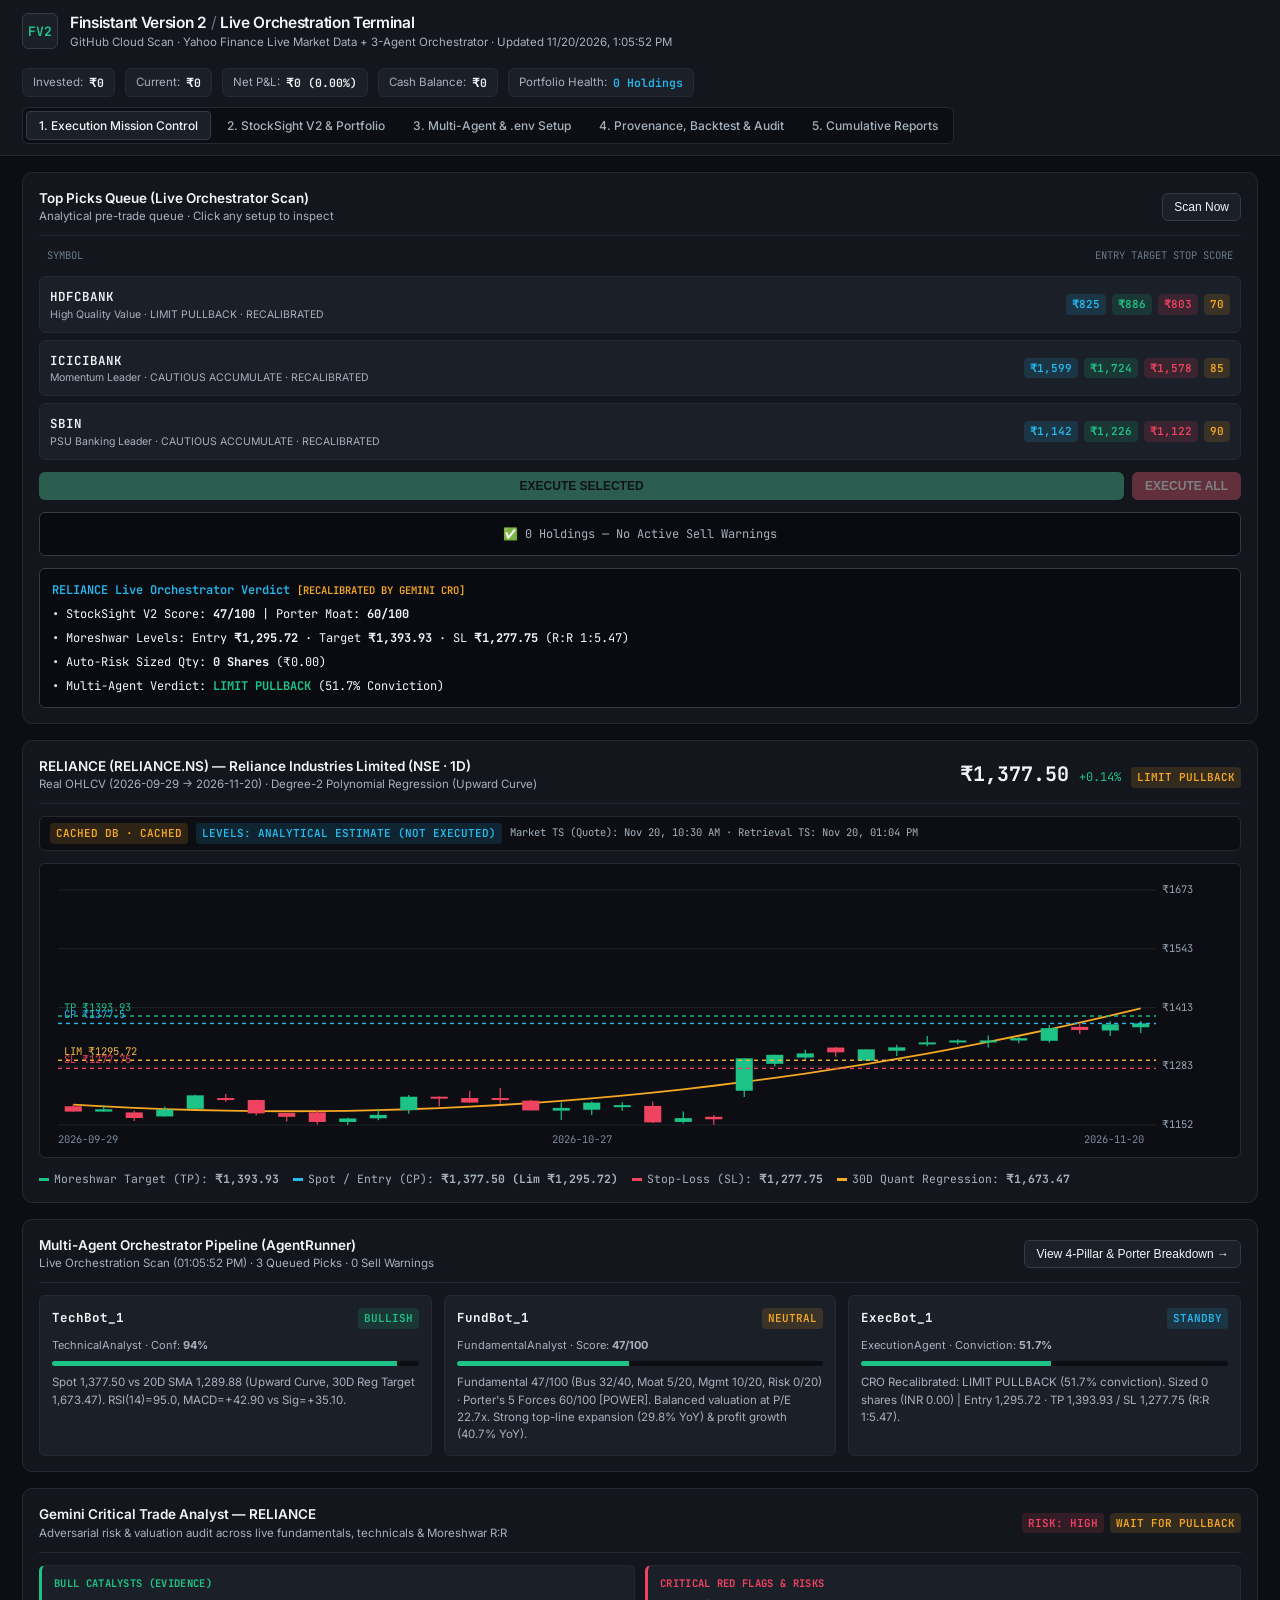
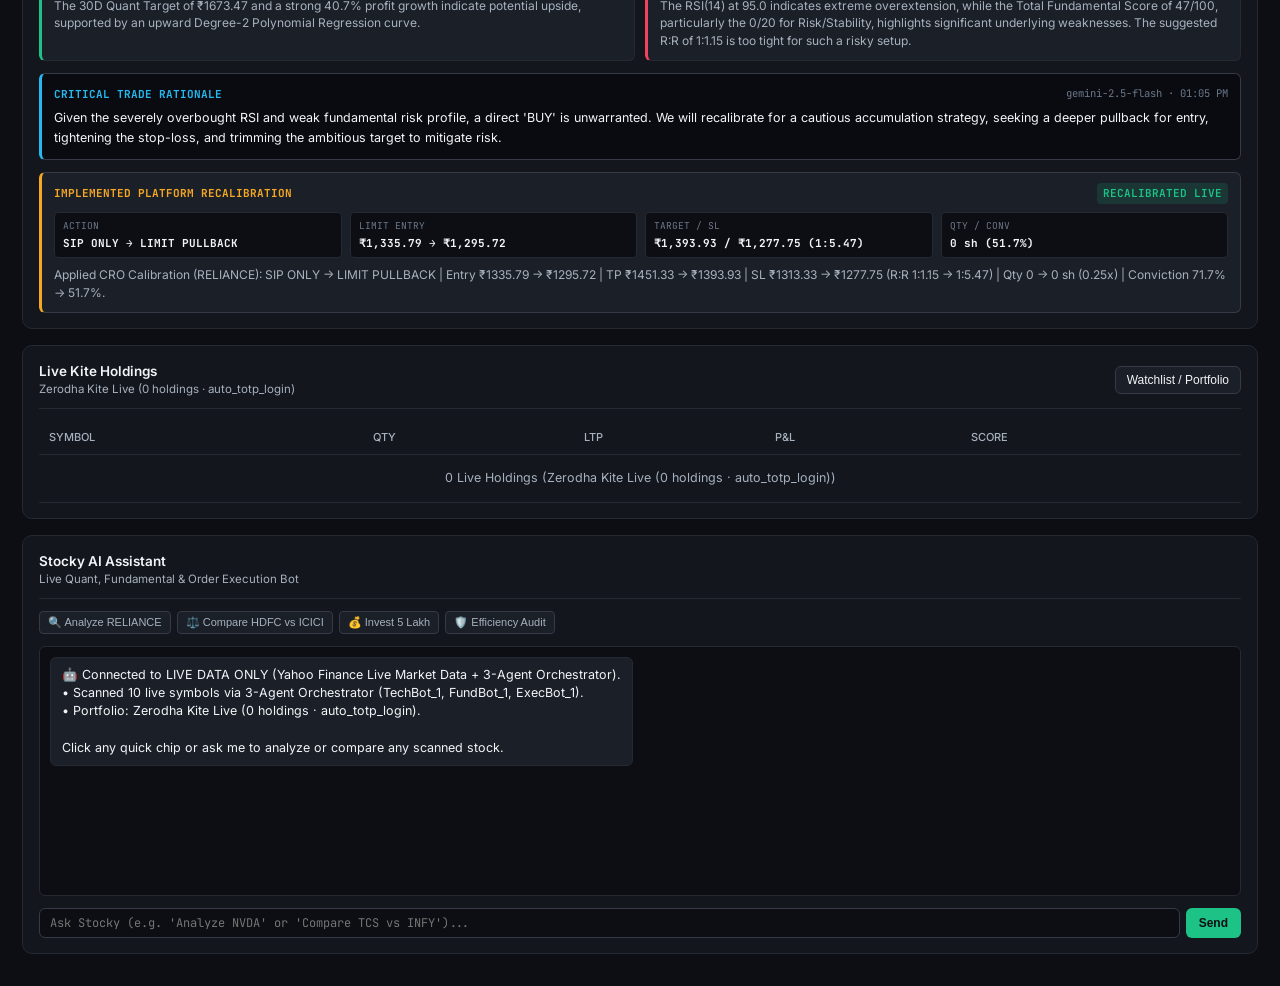
==== commit c04a54c2: "feat(ui/tab5): add Moreshwar 3.1 Executive Paper-Trading & 5Y Research Summary to Tab 5 and prevent " ====
--- a/index.html
+++ b/index.html
@@ -1202,11 +1202,43 @@
 
     <!-- TAB 5: CUMULATIVE EXECUTIVE REPORTS (NATURAL LANGUAGE & VISUAL CHARTS) -->
     <section class="tab-panel" id="panel-reports">
+      <div class="panel" id="rptM31Panel" style="border-color: rgba(16, 185, 129, 0.35);">
+        <div class="panel-header" style="flex-wrap: wrap;">
+          <div>
+            <div class="panel-title">Moreshwar 3.1 — Prospective Paper-Trading &amp; Verified 5Y Research Executive Summary</div>
+            <div class="panel-subtitle" id="rptM31Sub">Unattended NSE Post-Close Paper Engine (Full PIT-Eligible Universe) · Historical Research Strictly Separated from Prospective Unseen Results</div>
+          </div>
+          <span class="tag-pill tag-stop" id="rptM31SafetyBadge">PAPER TRADING ONLY · LIVE TRADING DISABLED</span>
+        </div>
+
+        <div class="rpt-executive-brief" id="rptM31Brief">Loading live Moreshwar 3.1 prospective paper-trading telemetry...</div>
+
+        <div class="kpi-strip-grid" id="rptM31Kpis"></div>
+
+        <div class="table-wrap" style="margin-top: 12px;">
+          <table class="data-table dq-compact-table">
+            <thead>
+              <tr>
+                <th>QUEUE / ORDER</th>
+                <th>SYMBOL / PILLAR</th>
+                <th>STATUS / SIZE</th>
+                <th>REF PRICE</th>
+                <th>NET EV / SLIP</th>
+                <th>RISK RULE / COST</th>
+              </tr>
+            </thead>
+            <tbody id="rptM31QueueBody">
+              <tr><td colspan="6" style="text-align:center;color:var(--text-muted);">Loading Moreshwar 3.1 orders &amp; next-session queue...</td></tr>
+            </tbody>
+          </table>
+        </div>
+      </div>
+
       <div class="panel">
         <div class="panel-header" style="flex-wrap: wrap;">
           <div>
-            <div class="panel-title">Executive Performance Report — Plain-English Cross-Tab Briefing</div>
-            <div class="panel-subtitle" id="rptHeaderSub">Synthesizing live portfolio posture, StockSight quality, Multi-Agent lift, Gemini CRO protection, and benchmark tracking without raw clutter</div>
+            <div class="panel-title">Legacy 10-Stock Watchlist — StockSight V2 &amp; Gemini CRO 1Y Audit Briefing</div>
+            <div class="panel-subtitle" id="rptHeaderSub">Synthesizing 10-stock live watchlist posture, StockSight quality, Multi-Agent lift, Gemini CRO protection, and 1Y walk-forward audit (separate from Moreshwar 3.1)</div>
           </div>
           <span class="tag-pill tag-entry" id="rptIsolationBadge">SIMULATED BACKTEST SEPARATE FROM REAL BROKER FILLS</span>
         </div>
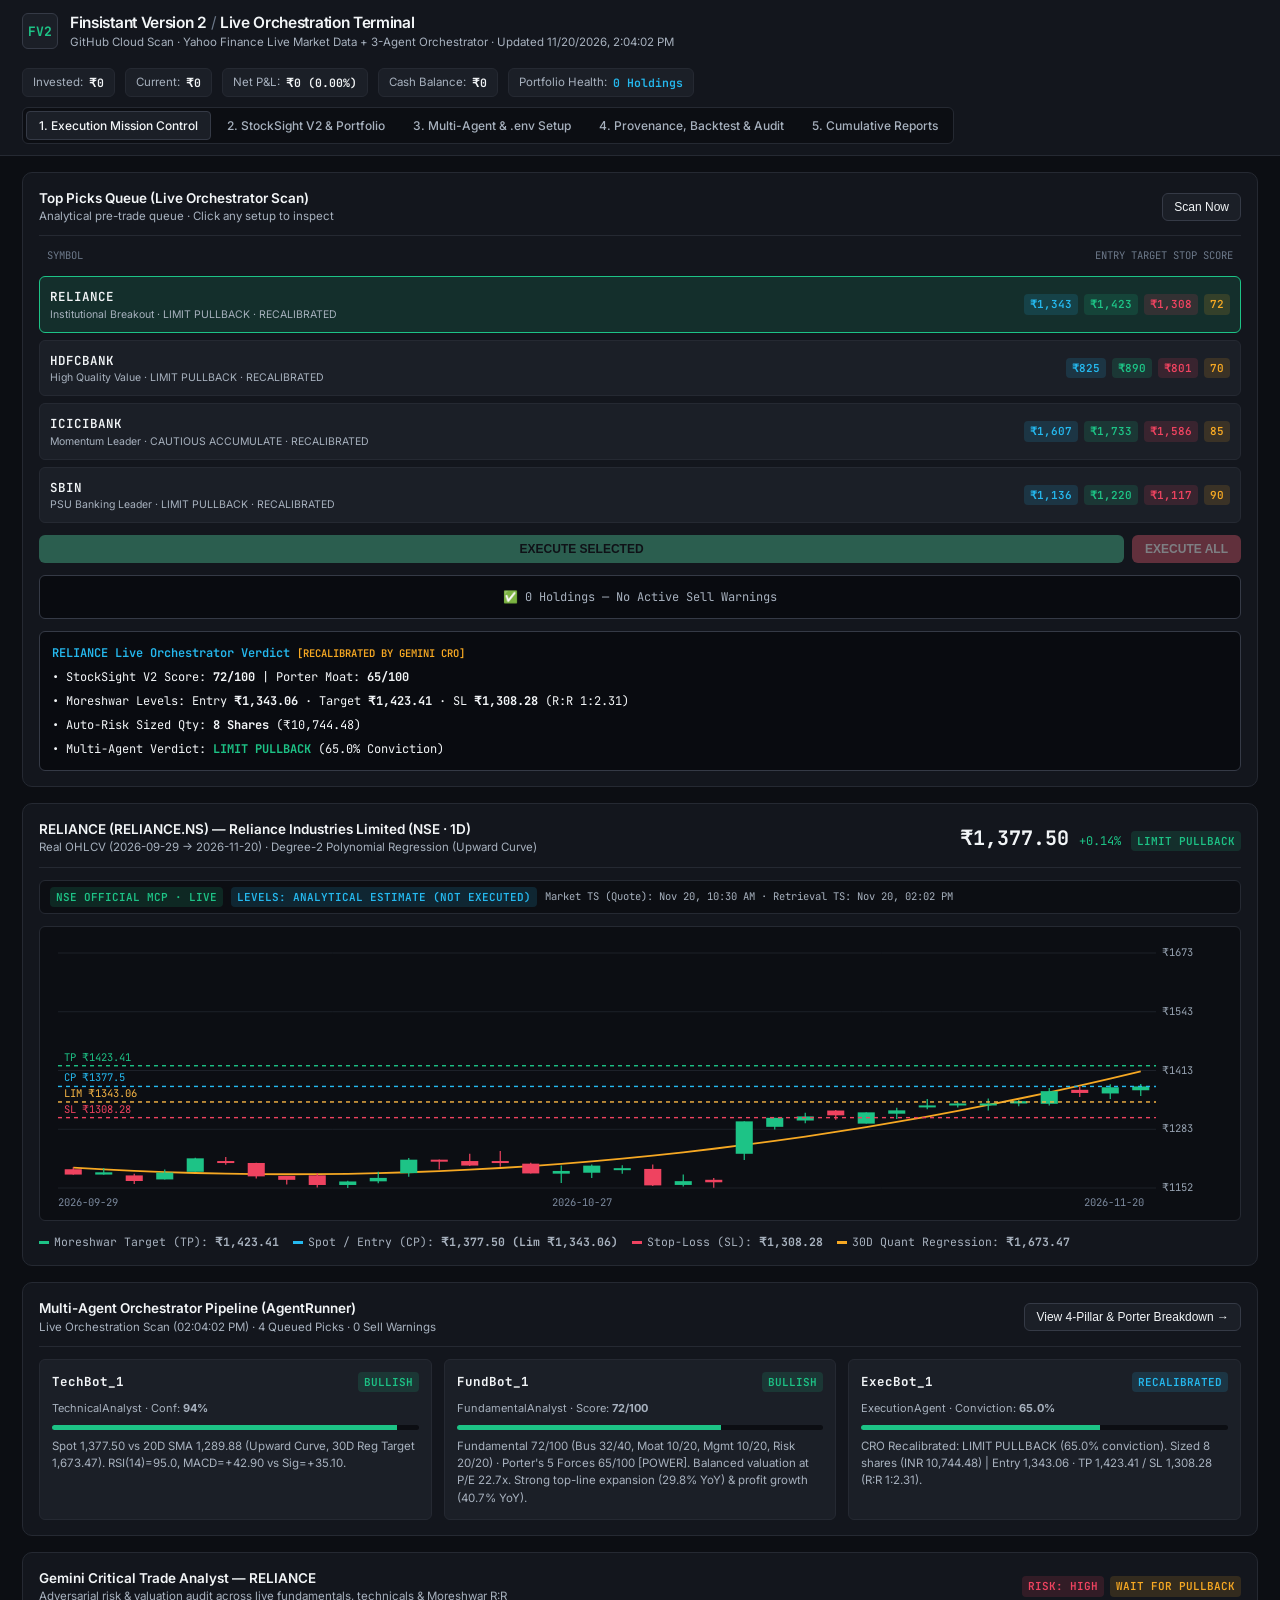
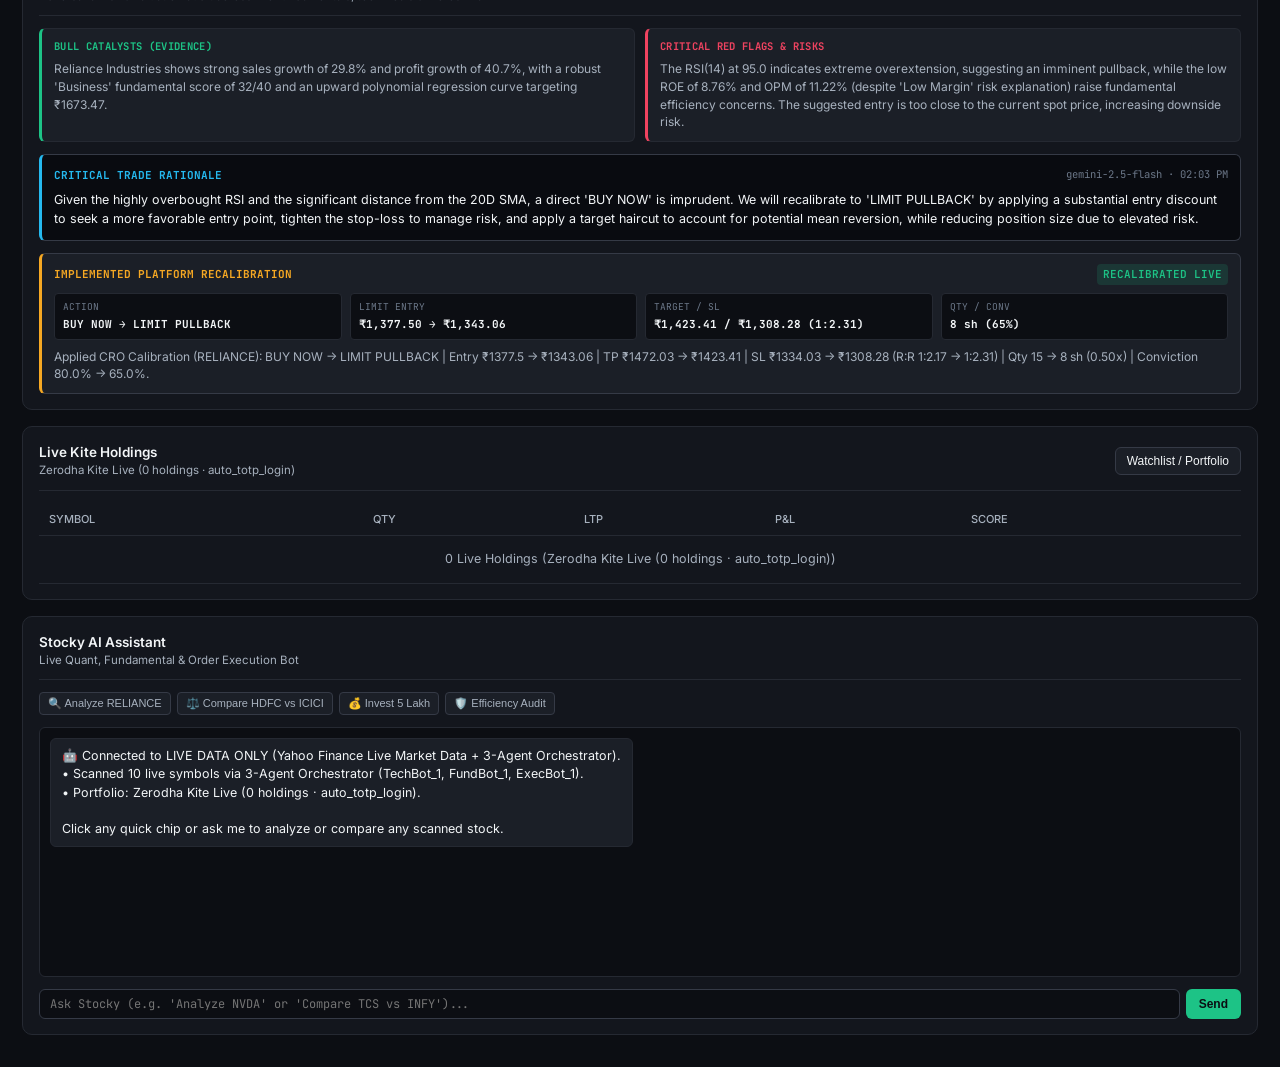
==== commit 1e4c05ba: "feat(m3.2): unite multi-agent orchestrator with 80-session self-learning paper trading and retire fi" ====
--- a/index.html
+++ b/index.html
@@ -443,14 +443,228 @@
           <span style="font-size: 12px; color: var(--text-secondary);" id="intelGlobalStatus">Empirical Telemetry &amp; Immutable Audit Layer Active</span>
         </div>
         <div class="chip-row" id="intelJumpRow">
-          <button type="button" class="prompt-chip active-subfilter" data-intel-focus="all">All Modules</button>
-          <button type="button" class="prompt-chip" data-intel-focus="provenance">1. Data Integrity Monitor</button>
-          <button type="button" class="prompt-chip" data-intel-focus="backtest">2. Quantitative Performance</button>
-          <button type="button" class="prompt-chip" data-intel-focus="v21">2.1 Validation Lab</button>
-          <button type="button" class="prompt-chip" data-intel-focus="audit">3. Decision Audit Trail</button>
-        </div>
-      </div>
-
+          <button type="button" class="prompt-chip active-subfilter" data-intel-focus="all">Moreshwar 3.2 + 3.1 (Primary)</button>
+          <button type="button" class="prompt-chip" data-intel-focus="v30">Legacy 3.0 Log</button>
+          <button type="button" class="prompt-chip" data-intel-focus="provenance">Legacy Provenance Log</button>
+          <button type="button" class="prompt-chip" data-intel-focus="backtest">Legacy 1Y Backtest Log</button>
+          <button type="button" class="prompt-chip" data-intel-focus="v21">Legacy 2.1/2.2 Log</button>
+          <button type="button" class="prompt-chip" data-intel-focus="audit">Legacy AI Audit Log</button>
+        </div>
+      </div>
+
+      <!-- SECTION 3.2: MORESHWAR 3.2 — ORCHESTRATOR 80-SESSION SELF-LEARNING PAPER TRADING -->
+      <div class="panel intel-section" id="intelSectionV32" style="border-color: hsla(195, 92%, 56%, 0.78);">
+        <div class="panel-header" style="flex-wrap: wrap;">
+          <div>
+            <div class="panel-title">3.2 Moreshwar 3.2 — Self-Improving Orchestrator (80-Session Maximum-Profit Mock Test)</div>
+            <div class="panel-subtitle" id="mv32Subtitle">Full-Universe NSE Scanner (TechBot_1 + FundBot_1 + ExecBot_1) · Picks Feed Directly Into Paper Engine · Learns From Every Passed &amp; Failed Trade</div>
+          </div>
+          <div style="display:flex;gap:6px;flex-wrap:wrap;align-items:center;">
+            <span class="tag-pill tag-stop" style="font-weight:700;letter-spacing:0.03em;">PAPER MOCK TEST — REAL MONEY LOCKED</span>
+            <span class="tag-pill tag-target" id="mv32MissionBadge">MISSION: 0 / 80 SESSIONS</span>
+            <span class="tag-pill tag-entry" id="mv32LearnStatusBadge">WEIGHTS: LOADING</span>
+          </div>
+        </div>
+
+        <div class="kpi-strip-grid" id="mv32Kpis"></div>
+
+        <div class="two-col-grid" style="margin-top: 12px;">
+          <div class="panel" style="background: var(--bg-base); border-color: var(--border-subtle);">
+            <div class="panel-header">
+              <div>
+                <div class="panel-title">Today's Full-Universe Orchestrator Funnel &amp; Queued Paper Picks</div>
+                <div class="panel-subtitle" id="mv32FunnelSub">Scanning all ~1,182 PIT-eligible NSE stocks (fixed 10-stock list retired)</div>
+              </div>
+            </div>
+            <div class="table-wrap">
+              <table class="data-table dq-compact-table">
+                <thead>
+                  <tr>
+                    <th>RANK</th>
+                    <th>SYMBOL</th>
+                    <th>EOD ₹</th>
+                    <th>TECH</th>
+                    <th>FUND</th>
+                    <th>CONV</th>
+                    <th>DECISION</th>
+                  </tr>
+                </thead>
+                <tbody id="mv32ShortlistBody">
+                  <tr><td colspan="7" style="text-align:center;color:var(--text-muted);">Loading live Moreshwar 3.2 orchestrator scan...</td></tr>
+                </tbody>
+              </table>
+            </div>
+          </div>
+
+          <div class="panel" style="background: var(--bg-base); border-color: var(--border-subtle);">
+            <div class="panel-header">
+              <div>
+                <div class="panel-title">Per-Trade Learning &amp; Real-Money Graduation Gate</div>
+                <div class="panel-subtitle" id="mv32LearnSub">Adaptive parameters updated from every PASSED &amp; FAILED closed trade + 5D matured outcomes</div>
+              </div>
+            </div>
+            <div id="mv32AdaptiveParams" style="font-size:12px;color:var(--text-secondary);line-height:1.55;margin-bottom:10px;">Loading learned parameters...</div>
+            <div class="table-wrap">
+              <table class="data-table dq-compact-table">
+                <thead>
+                  <tr>
+                    <th>TRADE</th>
+                    <th>OUTCOME</th>
+                    <th>RETURN</th>
+                    <th>EXIT</th>
+                    <th>POST-MORTEM LESSON</th>
+                  </tr>
+                </thead>
+                <tbody id="mv32LessonsBody">
+                  <tr><td colspan="5" style="text-align:center;color:var(--text-muted);">No closed trades yet — Session 1 orders queued for next open.</td></tr>
+                </tbody>
+              </table>
+            </div>
+          </div>
+        </div>
+      </div>
+
+      <!-- SECTION 3.1: MORESHWAR 3.1 FROZEN BASELINE PAPER-TRADING PLATFORM (v3.1.0-rc1) -->
+      <div class="panel intel-section" id="intelSectionV31" style="border-color: hsla(160, 84%, 44%, 0.72);">
+        <div class="panel-header" style="flex-wrap: wrap;">
+          <div>
+            <div class="panel-title">3.1 Moreshwar 3.1 — Prospective Paper-Trading, Risk &amp; Monitoring Platform (v3.1.0-rc1)</div>
+            <div class="panel-subtitle" id="mv31Subtitle">Frozen Policy: G_SIMPLE_TREND_BASELINE (NIFTYBEES ≥ SMA200 · 3D Confirm) · Execution: EXP_E_COMBINED_EXEC_INTEL (Family E Only) · Durable SQLite 4-Ledger Engine</div>
+          </div>
+          <div style="display:flex;gap:6px;flex-wrap:wrap;align-items:center;">
+            <span class="tag-pill tag-stop" id="mv31PaperOnlyBanner" style="font-weight:700;letter-spacing:0.03em;">PAPER TRADING ONLY — LIVE TRADING DISABLED</span>
+            <span class="tag-pill tag-score" id="mv31ConfigHashBadge">SHA256: 47a30f4bbd004c5f · VERIFYING</span>
+            <span class="tag-pill tag-entry" id="mv31EngineStateBadge">ENGINE: IDLE</span>
+          </div>
+        </div>
+
+        <!-- Operational Controls (Paper-Only — ZERO Live Execution Mechanisms) -->
+        <div class="mv21-verdict-banner" id="mv31ControlsBar" style="display:flex;flex-wrap:wrap;gap:8px;align-items:center;justify-content:space-between;">
+          <div id="mv31BannerStatus" style="font-size:12px;">
+            <strong>MORESHWAR 3.1 — PAPER TRADING ONLY.</strong> ·
+            <strong>LIVE TRADING: DISABLED.</strong> ·
+            <strong>BROKER ORDER PLACEMENT: DISABLED.</strong> ·
+            <strong>AUTOMATIC CAPITAL DEPLOYMENT: DISABLED.</strong>
+          </div>
+          <div style="display:flex;gap:6px;flex-wrap:wrap;">
+            <button type="button" class="btn-secondary" data-m31-action="start_monitoring" id="mv31BtnStart">Start Paper Monitoring</button>
+            <button type="button" class="btn-secondary" data-m31-action="pause_entries" id="mv31BtnPause">Pause New Entries</button>
+            <button type="button" class="btn-secondary" data-m31-action="resume_after_validation" id="mv31BtnResume">Resume After Validation</button>
+            <button type="button" class="btn-secondary" data-m31-action="stop_engine" id="mv31BtnStop">Stop Paper Engine</button>
+            <button type="button" class="btn-secondary" data-m31-action="run_reconciliation" id="mv31BtnRecon">Run Reconciliation</button>
+            <button type="button" class="btn-secondary" data-m31-action="export_reports" id="mv31BtnExport">Export Reports</button>
+          </div>
+        </div>
+
+        <!-- 6.1 Portfolio Overview KPI Strip -->
+        <div class="kpi-strip-grid" id="mv31PortfolioOverviewKpis"></div>
+
+        <!-- 6.1 Strategy Status & 6.4 Prospective Validation Tracker -->
+        <div class="two-col-grid">
+          <div class="panel" style="background: var(--bg-base); border-color: var(--border-subtle);">
+            <div class="panel-header">
+              <div>
+                <div class="panel-title">Strategy &amp; Regime Status (Frozen Configuration)</div>
+                <div class="panel-subtitle">G_SIMPLE_TREND_BASELINE · Bull 60/30/10 vs Bear 45/10/45 (NIFTYBEES / Family E / LIQUIDBEES) · Family A Suspended</div>
+              </div>
+            </div>
+            <div id="mv31StrategyStatusBody" style="font-size:11.5px;color:var(--text-secondary);line-height:1.6;"></div>
+          </div>
+
+          <div class="panel" style="background: var(--bg-base); border-color: var(--border-subtle);">
+            <div class="panel-header">
+              <div>
+                <div class="panel-title">Prospective Validation Tracker (Unseen Sessions Only)</div>
+                <div class="panel-subtitle">Minimum 60 Sessions · Target 120 Sessions · Historical Backtest Strictly Excluded</div>
+              </div>
+            </div>
+            <div id="mv31ValidationTrackerBody" style="font-size:11.5px;color:var(--text-secondary);line-height:1.6;"></div>
+          </div>
+        </div>
+
+        <!-- 6.1 Performance: Explicitly Separated Prospective vs Historical Research -->
+        <div class="two-col-grid">
+          <div class="panel" style="background: var(--bg-base); border-color: hsla(160, 84%, 44%, 0.45);">
+            <div class="panel-header">
+              <div>
+                <div class="panel-title">Prospective Paper-Trading Performance (Post-Freeze Unseen Sessions)</div>
+                <div class="panel-subtitle" id="mv31ProspPerfSub">[PROSPECTIVE PAPER ONLY] · Equity &amp; Drawdown vs 100% NIFTYBEES &amp; 45/55 Benchmark</div>
+              </div>
+            </div>
+            <canvas id="mv31ProspectiveChart" style="width:100%;height:190px;display:block;"></canvas>
+            <div id="mv31MonthlyReturnsBody" style="font-size:11px;color:var(--text-secondary);margin-top:8px;"></div>
+          </div>
+
+          <div class="panel" style="background: var(--bg-base); border-color: hsla(38, 92%, 55%, 0.45);">
+            <div class="panel-header">
+              <div>
+                <div class="panel-title">Historical Research Baseline (Backtest Archive · Visually Separated)</div>
+                <div class="panel-subtitle">[HISTORICAL BACKTEST ONLY · 2021-07 → 2026-11-19] · Never Merged Into Prospective Curve</div>
+              </div>
+            </div>
+            <div class="table-scroll">
+              <table class="data-table dq-compact-table">
+                <thead>
+                  <tr>
+                    <th>Historical Baseline (Frozen Archive)</th>
+                    <th>Full Ret</th>
+                    <th>Max DD</th>
+                    <th>Sharpe</th>
+                    <th>Outer (2024-07+)</th>
+                  </tr>
+                </thead>
+                <tbody id="mv31HistoricalBaselineBody"></tbody>
+              </table>
+            </div>
+          </div>
+        </div>
+
+        <!-- 6.2 Execution Monitoring & 6.3 Risk Dashboard -->
+        <div class="two-col-grid">
+          <div class="panel" style="background: var(--bg-base); border-color: var(--border-subtle);">
+            <div class="panel-header">
+              <div>
+                <div class="panel-title">Execution Monitoring — Simulated Orders, Costs &amp; T+1 Settlements</div>
+                <div class="panel-subtitle">NEXT_SESSION_OPEN · Exact Oct-2024 Indian Statutory + CDSL DP Tariffs · Zero Live Orders</div>
+              </div>
+            </div>
+            <div class="table-scroll" style="max-height:230px;">
+              <table class="data-table dq-compact-table">
+                <thead>
+                  <tr>
+                    <th>Order ID / Date</th>
+                    <th>Symbol (Side)</th>
+                    <th>Qty / Status</th>
+                    <th>Exec ₹</th>
+                    <th>Slip (bps)</th>
+                    <th>Total Cost ₹</th>
+                  </tr>
+                </thead>
+                <tbody id="mv31ExecutionOrdersBody"></tbody>
+              </table>
+            </div>
+          </div>
+
+          <div class="panel" style="background: var(--bg-base); border-color: var(--border-subtle);">
+            <div class="panel-header">
+              <div>
+                <div class="panel-title">Risk, Exposure, Data-Quality &amp; Reconciliation Health</div>
+                <div class="panel-subtitle">Independent Risk Monitor · ≤ ₹0.01 Four-Ledger Tolerance · Fail-Closed SAFE_MODE</div>
+              </div>
+            </div>
+            <div id="mv31RiskDashboardBody" style="font-size:11.5px;color:var(--text-secondary);line-height:1.55;"></div>
+          </div>
+        </div>
+      </div>
+
+
+      <!-- LEGACY DOCUMENTATION & HISTORICAL RESEARCH LOG (COLLAPSED BY DEFAULT) -->
+      <details class="legacy-archive-drawer" id="legacyIntelArchiveLog">
+        <summary>
+          <span>Legacy Documentation &amp; Historical Research Log — Moreshwar 1.0–3.0, 10-Stock Watchlist Provenance &amp; AI Decision Audit</span>
+          <span class="tag-pill tag-entry">ARCHIVED DOCUMENTATION LOG · CLICK TO EXPAND</span>
+        </summary>
+        <div class="legacy-archive-body">
       <!-- SECTION 1: DATA INTEGRITY MONITOR -->
       <div class="panel intel-section" id="intelSectionProvenance">
         <div class="panel-header" style="flex-wrap: wrap;">
@@ -1022,139 +1236,6 @@
         </div>
       </div>
 
-      <!-- SECTION 3.1: MORESHWAR 3.1 PROSPECTIVE PAPER-TRADING, MONITORING & RISK PLATFORM (v3.1.0-rc1) -->
-      <div class="panel intel-section" id="intelSectionV31" style="border-color: hsla(160, 84%, 44%, 0.72);">
-        <div class="panel-header" style="flex-wrap: wrap;">
-          <div>
-            <div class="panel-title">3.1 Moreshwar 3.1 — Prospective Paper-Trading, Risk &amp; Monitoring Platform (v3.1.0-rc1)</div>
-            <div class="panel-subtitle" id="mv31Subtitle">Frozen Policy: G_SIMPLE_TREND_BASELINE (NIFTYBEES ≥ SMA200 · 3D Confirm) · Execution: EXP_E_COMBINED_EXEC_INTEL (Family E Only) · Durable SQLite 4-Ledger Engine</div>
-          </div>
-          <div style="display:flex;gap:6px;flex-wrap:wrap;align-items:center;">
-            <span class="tag-pill tag-stop" id="mv31PaperOnlyBanner" style="font-weight:700;letter-spacing:0.03em;">PAPER TRADING ONLY — LIVE TRADING DISABLED</span>
-            <span class="tag-pill tag-score" id="mv31ConfigHashBadge">SHA256: 47a30f4bbd004c5f · VERIFYING</span>
-            <span class="tag-pill tag-entry" id="mv31EngineStateBadge">ENGINE: IDLE</span>
-          </div>
-        </div>
-
-        <!-- Operational Controls (Paper-Only — ZERO Live Execution Mechanisms) -->
-        <div class="mv21-verdict-banner" id="mv31ControlsBar" style="display:flex;flex-wrap:wrap;gap:8px;align-items:center;justify-content:space-between;">
-          <div id="mv31BannerStatus" style="font-size:12px;">
-            <strong>MORESHWAR 3.1 — PAPER TRADING ONLY.</strong> ·
-            <strong>LIVE TRADING: DISABLED.</strong> ·
-            <strong>BROKER ORDER PLACEMENT: DISABLED.</strong> ·
-            <strong>AUTOMATIC CAPITAL DEPLOYMENT: DISABLED.</strong>
-          </div>
-          <div style="display:flex;gap:6px;flex-wrap:wrap;">
-            <button type="button" class="btn-secondary" data-m31-action="start_monitoring" id="mv31BtnStart">Start Paper Monitoring</button>
-            <button type="button" class="btn-secondary" data-m31-action="pause_entries" id="mv31BtnPause">Pause New Entries</button>
-            <button type="button" class="btn-secondary" data-m31-action="resume_after_validation" id="mv31BtnResume">Resume After Validation</button>
-            <button type="button" class="btn-secondary" data-m31-action="stop_engine" id="mv31BtnStop">Stop Paper Engine</button>
-            <button type="button" class="btn-secondary" data-m31-action="run_reconciliation" id="mv31BtnRecon">Run Reconciliation</button>
-            <button type="button" class="btn-secondary" data-m31-action="export_reports" id="mv31BtnExport">Export Reports</button>
-          </div>
-        </div>
-
-        <!-- 6.1 Portfolio Overview KPI Strip -->
-        <div class="kpi-strip-grid" id="mv31PortfolioOverviewKpis"></div>
-
-        <!-- 6.1 Strategy Status & 6.4 Prospective Validation Tracker -->
-        <div class="two-col-grid">
-          <div class="panel" style="background: var(--bg-base); border-color: var(--border-subtle);">
-            <div class="panel-header">
-              <div>
-                <div class="panel-title">Strategy &amp; Regime Status (Frozen Configuration)</div>
-                <div class="panel-subtitle">G_SIMPLE_TREND_BASELINE · Bull 60/30/10 vs Bear 45/10/45 (NIFTYBEES / Family E / LIQUIDBEES) · Family A Suspended</div>
-              </div>
-            </div>
-            <div id="mv31StrategyStatusBody" style="font-size:11.5px;color:var(--text-secondary);line-height:1.6;"></div>
-          </div>
-
-          <div class="panel" style="background: var(--bg-base); border-color: var(--border-subtle);">
-            <div class="panel-header">
-              <div>
-                <div class="panel-title">Prospective Validation Tracker (Unseen Sessions Only)</div>
-                <div class="panel-subtitle">Minimum 60 Sessions · Target 120 Sessions · Historical Backtest Strictly Excluded</div>
-              </div>
-            </div>
-            <div id="mv31ValidationTrackerBody" style="font-size:11.5px;color:var(--text-secondary);line-height:1.6;"></div>
-          </div>
-        </div>
-
-        <!-- 6.1 Performance: Explicitly Separated Prospective vs Historical Research -->
-        <div class="two-col-grid">
-          <div class="panel" style="background: var(--bg-base); border-color: hsla(160, 84%, 44%, 0.45);">
-            <div class="panel-header">
-              <div>
-                <div class="panel-title">Prospective Paper-Trading Performance (Post-Freeze Unseen Sessions)</div>
-                <div class="panel-subtitle" id="mv31ProspPerfSub">[PROSPECTIVE PAPER ONLY] · Equity &amp; Drawdown vs 100% NIFTYBEES &amp; 45/55 Benchmark</div>
-              </div>
-            </div>
-            <canvas id="mv31ProspectiveChart" style="width:100%;height:190px;display:block;"></canvas>
-            <div id="mv31MonthlyReturnsBody" style="font-size:11px;color:var(--text-secondary);margin-top:8px;"></div>
-          </div>
-
-          <div class="panel" style="background: var(--bg-base); border-color: hsla(38, 92%, 55%, 0.45);">
-            <div class="panel-header">
-              <div>
-                <div class="panel-title">Historical Research Baseline (Backtest Archive · Visually Separated)</div>
-                <div class="panel-subtitle">[HISTORICAL BACKTEST ONLY · 2021-07 → 2026-11-19] · Never Merged Into Prospective Curve</div>
-              </div>
-            </div>
-            <div class="table-scroll">
-              <table class="data-table dq-compact-table">
-                <thead>
-                  <tr>
-                    <th>Historical Baseline (Frozen Archive)</th>
-                    <th>Full Ret</th>
-                    <th>Max DD</th>
-                    <th>Sharpe</th>
-                    <th>Outer (2024-07+)</th>
-                  </tr>
-                </thead>
-                <tbody id="mv31HistoricalBaselineBody"></tbody>
-              </table>
-            </div>
-          </div>
-        </div>
-
-        <!-- 6.2 Execution Monitoring & 6.3 Risk Dashboard -->
-        <div class="two-col-grid">
-          <div class="panel" style="background: var(--bg-base); border-color: var(--border-subtle);">
-            <div class="panel-header">
-              <div>
-                <div class="panel-title">Execution Monitoring — Simulated Orders, Costs &amp; T+1 Settlements</div>
-                <div class="panel-subtitle">NEXT_SESSION_OPEN · Exact Oct-2024 Indian Statutory + CDSL DP Tariffs · Zero Live Orders</div>
-              </div>
-            </div>
-            <div class="table-scroll" style="max-height:230px;">
-              <table class="data-table dq-compact-table">
-                <thead>
-                  <tr>
-                    <th>Order ID / Date</th>
-                    <th>Symbol (Side)</th>
-                    <th>Qty / Status</th>
-                    <th>Exec ₹</th>
-                    <th>Slip (bps)</th>
-                    <th>Total Cost ₹</th>
-                  </tr>
-                </thead>
-                <tbody id="mv31ExecutionOrdersBody"></tbody>
-              </table>
-            </div>
-          </div>
-
-          <div class="panel" style="background: var(--bg-base); border-color: var(--border-subtle);">
-            <div class="panel-header">
-              <div>
-                <div class="panel-title">Risk, Exposure, Data-Quality &amp; Reconciliation Health</div>
-                <div class="panel-subtitle">Independent Risk Monitor · ≤ ₹0.01 Four-Ledger Tolerance · Fail-Closed SAFE_MODE</div>
-              </div>
-            </div>
-            <div id="mv31RiskDashboardBody" style="font-size:11.5px;color:var(--text-secondary);line-height:1.55;"></div>
-          </div>
-        </div>
-      </div>
-
       <!-- SECTION 3: AI DECISION AUDIT & HISTORY -->
       <div class="panel intel-section" id="intelSectionAudit">
         <div class="panel-header" style="flex-wrap: wrap;">
@@ -1198,10 +1279,43 @@
           </table>
         </div>
       </div>
+        </div>
+      </details>
     </section>
 
     <!-- TAB 5: CUMULATIVE EXECUTIVE REPORTS (NATURAL LANGUAGE & VISUAL CHARTS) -->
     <section class="tab-panel" id="panel-reports">
+      <div class="panel" id="rptM32Panel" style="border-color: hsla(195, 92%, 56%, 0.6);">
+        <div class="panel-header" style="flex-wrap: wrap;">
+          <div>
+            <div class="panel-title">Moreshwar 3.2 — 80-Session Self-Improving Orchestrator Executive Report</div>
+            <div class="panel-subtitle" id="rptM32Sub">Orchestrator Full-Universe Scanner (TechBot + FundBot + ExecBot) · Learns From Every Passed &amp; Failed Trade Before Real Money</div>
+          </div>
+          <span class="tag-pill tag-stop">MOCK TEST ONLY · REAL MONEY LOCKED</span>
+        </div>
+
+        <div class="rpt-executive-brief" id="rptM32Brief">Loading live Moreshwar 3.2 orchestrator mission telemetry...</div>
+        <div class="kpi-strip-grid" id="rptM32Kpis"></div>
+
+        <div class="table-wrap" style="margin-top: 12px;">
+          <table class="data-table dq-compact-table">
+            <thead>
+              <tr>
+                <th>QUEUE / ORDER</th>
+                <th>SYMBOL / STRATEGY</th>
+                <th>STATUS / QTY</th>
+                <th>EOD REF ₹</th>
+                <th>CONVICTION</th>
+                <th>RISK RULE</th>
+              </tr>
+            </thead>
+            <tbody id="rptM32QueueBody">
+              <tr><td colspan="6" style="text-align:center;color:var(--text-muted);">Loading Moreshwar 3.2 queued orchestrator trades...</td></tr>
+            </tbody>
+          </table>
+        </div>
+      </div>
+
       <div class="panel" id="rptM31Panel" style="border-color: rgba(16, 185, 129, 0.35);">
         <div class="panel-header" style="flex-wrap: wrap;">
           <div>
@@ -1234,6 +1348,13 @@
         </div>
       </div>
 
+      <!-- LEGACY 10-STOCK WATCHLIST DOCUMENTATION LOG (COLLAPSED BY DEFAULT) -->
+      <details class="legacy-archive-drawer" id="legacyReportsArchiveLog">
+        <summary>
+          <span>Legacy Documentation Log — 10-Stock Watchlist StockSight V2 &amp; Gemini CRO 1Y Audit (Archived Reference Only · Separate from Moreshwar 3.1)</span>
+          <span class="tag-pill tag-entry">ARCHIVED DOCUMENTATION LOG · CLICK TO EXPAND</span>
+        </summary>
+        <div class="legacy-archive-body">
       <div class="panel">
         <div class="panel-header" style="flex-wrap: wrap;">
           <div>
@@ -1331,6 +1452,8 @@
         </div>
         <div class="rpt-story-grid" id="rptStoryContainer"></div>
       </div>
+        </div>
+      </details>
     </section>
   </main>
 
--- a/styles.css
+++ b/styles.css
@@ -1276,3 +1276,47 @@
   height: 215px !important;
 }
 
+.legacy-archive-drawer {
+  border: 1px dashed var(--border-subtle);
+  border-radius: 10px;
+  background: rgba(15, 23, 42, 0.45);
+  margin-top: 14px;
+  overflow: hidden;
+}
+
+.legacy-archive-drawer > summary {
+  cursor: pointer;
+  list-style: none;
+  display: flex;
+  align-items: center;
+  justify-content: space-between;
+  gap: 10px;
+  flex-wrap: wrap;
+  padding: 12px 16px;
+  font-size: 12px;
+  font-weight: 600;
+  color: var(--text-secondary);
+  user-select: none;
+}
+
+.legacy-archive-drawer > summary::-webkit-details-marker {
+  display: none;
+}
+
+.legacy-archive-drawer > summary:hover {
+  background: rgba(148, 163, 184, 0.06);
+  color: var(--text-primary);
+}
+
+.legacy-archive-drawer[open] > summary {
+  border-bottom: 1px dashed var(--border-subtle);
+}
+
+.legacy-archive-body {
+  display: flex;
+  flex-direction: column;
+  gap: 14px;
+  padding: 14px;
+}
+
+
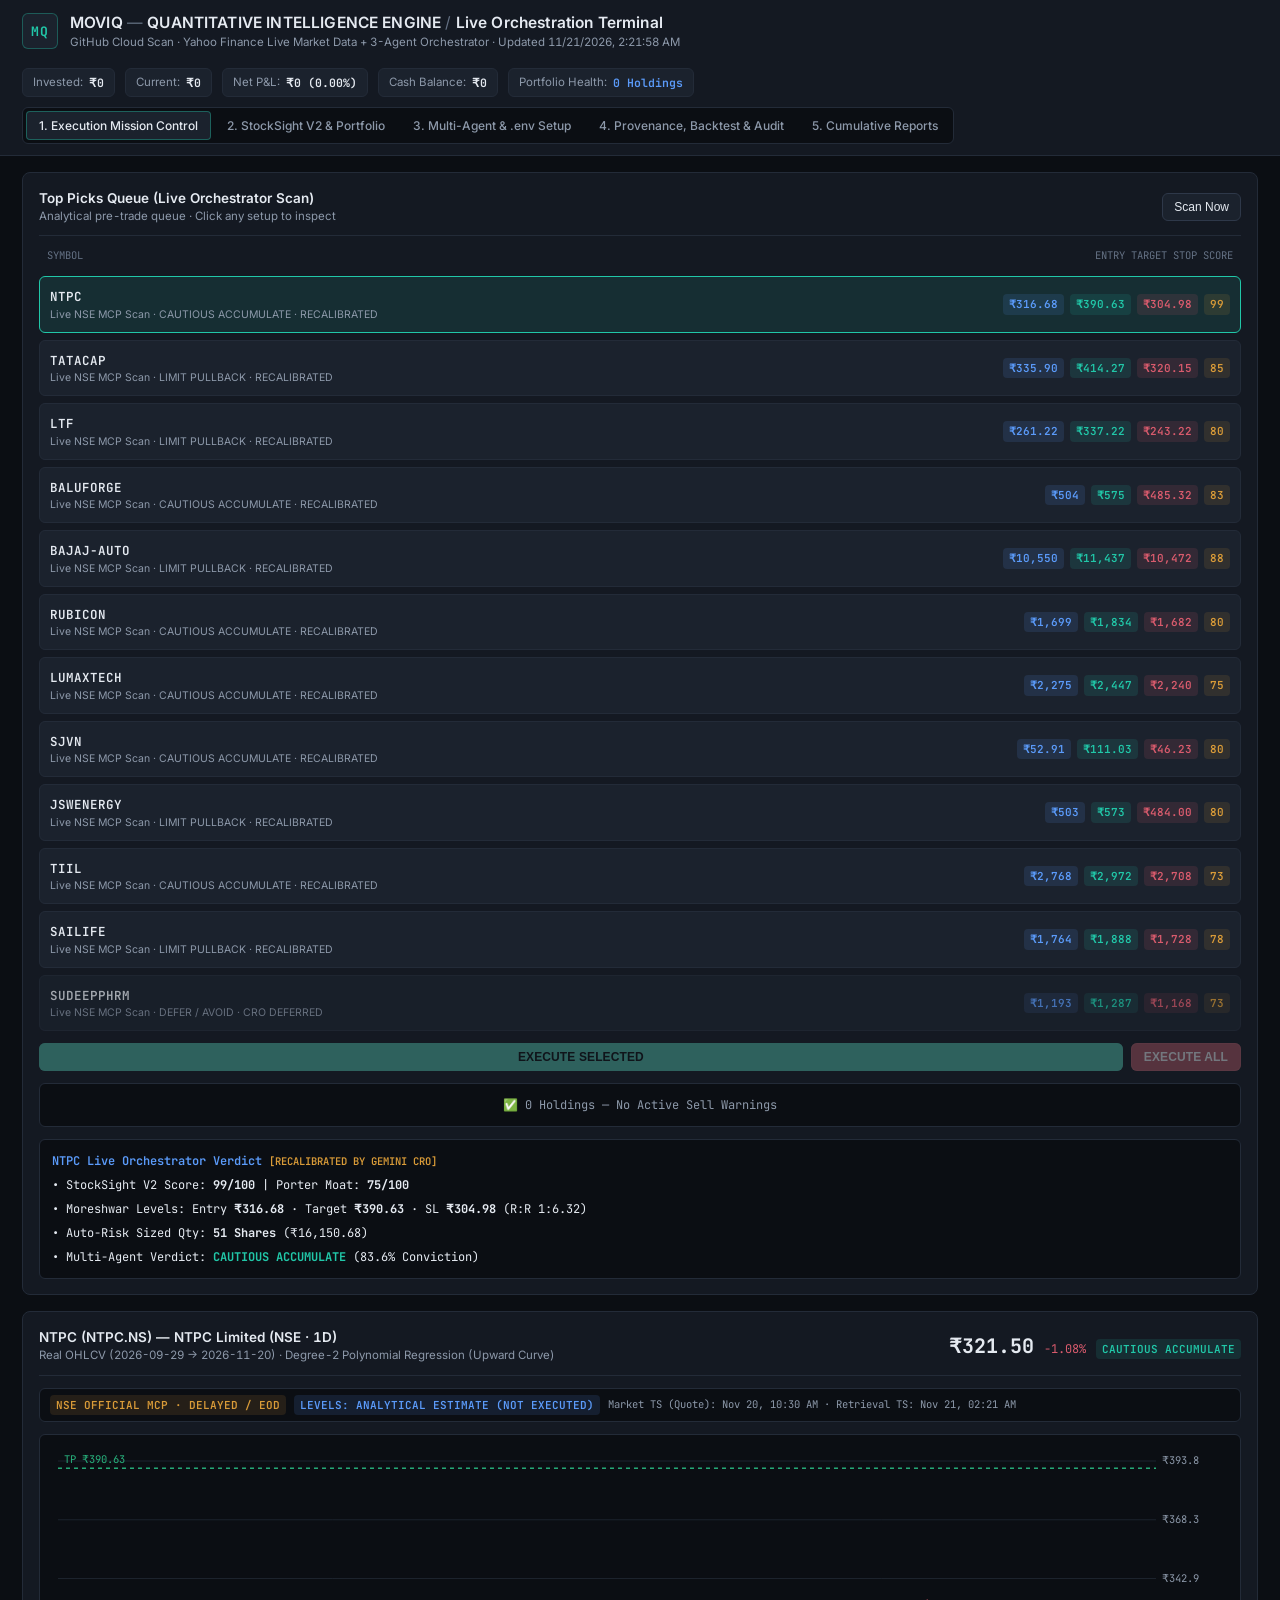
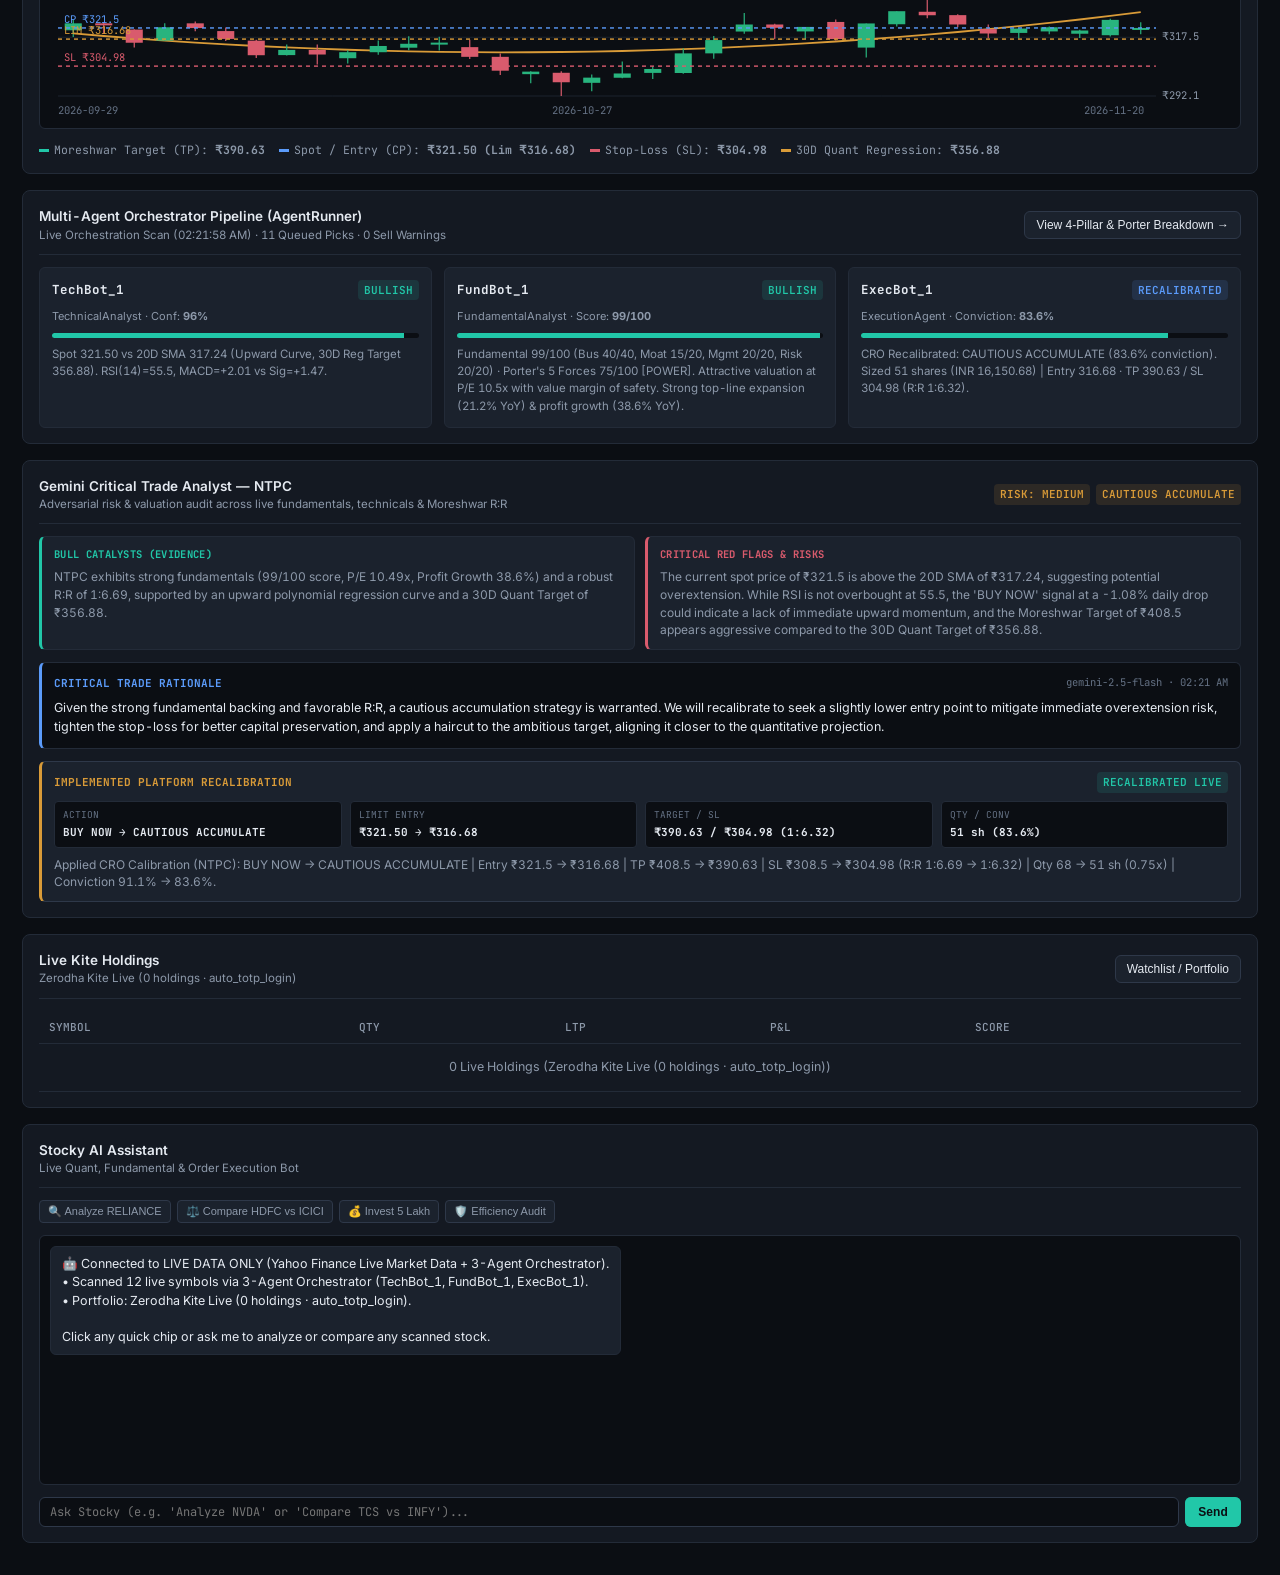
==== commit 743b766b: "style: MOVIQ institutional visual system (visual-only, layout and logic unchanged)" ====
--- a/index.html
+++ b/index.html
@@ -3,7 +3,7 @@
 <head>
   <meta charset="UTF-8" />
   <meta name="viewport" content="width=device-width, initial-scale=1.0" />
-  <title>Finsistant Version 2 — Live Quant, Fundamental &amp; Multi-Agent Platform</title>
+  <title>MOVIQ — Quantitative Intelligence Engine · Live Orchestration Terminal</title>
   <meta name="description" content="Finsistant Version 2 — Live Market Data + StockSight V2 + Finsistant Polynomial Regression & Stocky AI + 3-Agent Orchestrator (Zero Simulation)." />
   <link rel="preconnect" href="https://fonts.googleapis.com" />
   <link rel="preconnect" href="https://fonts.gstatic.com" crossorigin />
@@ -13,9 +13,9 @@
 <body>
   <header class="topbar">
     <div class="brand-group">
-      <div class="brand-mark">FV2</div>
+      <div class="brand-mark">MQ</div>
       <div>
-        <h1 class="brand-title">Finsistant Version 2 <span style="color: var(--text-muted); font-weight: 400;">/</span> Live Orchestration Terminal</h1>
+        <h1 class="brand-title">MOVIQ <span style="color: var(--text-muted); font-weight: 400;">—</span> QUANTITATIVE INTELLIGENCE ENGINE <span style="color: var(--text-muted); font-weight: 400;">/</span> Live Orchestration Terminal</h1>
         <div class="brand-subtitle" id="liveSourceSubtitle">Connecting to live data &amp; 3-Agent Orchestrator (Zero Simulation)...</div>
       </div>
     </div>
@@ -453,7 +453,7 @@
       </div>
 
       <!-- SECTION 3.2: MORESHWAR 3.2 — ORCHESTRATOR 80-SESSION SELF-LEARNING PAPER TRADING -->
-      <div class="panel intel-section" id="intelSectionV32" style="border-color: hsla(195, 92%, 56%, 0.78);">
+      <div class="panel intel-section" id="intelSectionV32" style="border-color: rgba(91,155,250,0.40);">
         <div class="panel-header" style="flex-wrap: wrap;">
           <div>
             <div class="panel-title">3.2 Moreshwar 3.2 — Self-Improving Orchestrator (80-Session Maximum-Profit Mock Test)</div>
@@ -525,7 +525,7 @@
       </div>
 
       <!-- SECTION 3.1: MORESHWAR 3.1 FROZEN BASELINE PAPER-TRADING PLATFORM (v3.1.0-rc1) -->
-      <div class="panel intel-section" id="intelSectionV31" style="border-color: hsla(160, 84%, 44%, 0.72);">
+      <div class="panel intel-section" id="intelSectionV31" style="border-color: rgba(33,199,168,0.38);">
         <div class="panel-header" style="flex-wrap: wrap;">
           <div>
             <div class="panel-title">3.1 Moreshwar 3.1 — Prospective Paper-Trading, Risk &amp; Monitoring Platform (v3.1.0-rc1)</div>
@@ -584,7 +584,7 @@
 
         <!-- 6.1 Performance: Explicitly Separated Prospective vs Historical Research -->
         <div class="two-col-grid">
-          <div class="panel" style="background: var(--bg-base); border-color: hsla(160, 84%, 44%, 0.45);">
+          <div class="panel" style="background: var(--bg-base); border-color: rgba(33,199,168,0.28);">
             <div class="panel-header">
               <div>
                 <div class="panel-title">Prospective Paper-Trading Performance (Post-Freeze Unseen Sessions)</div>
@@ -595,7 +595,7 @@
             <div id="mv31MonthlyReturnsBody" style="font-size:11px;color:var(--text-secondary);margin-top:8px;"></div>
           </div>
 
-          <div class="panel" style="background: var(--bg-base); border-color: hsla(38, 92%, 55%, 0.45);">
+          <div class="panel" style="background: var(--bg-base); border-color: rgba(217,155,56,0.30);">
             <div class="panel-header">
               <div>
                 <div class="panel-title">Historical Research Baseline (Backtest Archive · Visually Separated)</div>
@@ -816,7 +816,7 @@
       </div>
 
       <!-- SECTION 2.1: MORESHWAR 2.1 STATISTICAL VALIDATION & INTELLIGENCE LAB -->
-      <div class="panel intel-section" id="intelSectionV21" style="border-color: hsla(196, 86%, 54%, 0.45);">
+      <div class="panel intel-section" id="intelSectionV21" style="border-color: rgba(91,155,250,0.28);">
         <div class="panel-header" style="flex-wrap: wrap;">
           <div>
             <div class="panel-title">2.1 Moreshwar 2.1 — 5Y Statistical Validation, Regime &amp; Robustness Workbench</div>
@@ -868,7 +868,7 @@
             </div>
             <div class="chart-legend">
               <span><i class="legend-dot" style="background: var(--accent-crimson);"></i>Moreshwar 1.0</span>
-              <span><i class="legend-dot" style="background: hsl(265, 80%, 66%);"></i>Moreshwar 2.0</span>
+              <span><i class="legend-dot" style="background: #9A86E0;"></i>Moreshwar 2.0</span>
               <span><i class="legend-dot" style="background: var(--accent-cyan);"></i>Moreshwar 2.1</span>
               <span><i class="legend-dot" style="background: var(--accent-amber);"></i>Nifty 50 (^NSEI)</span>
             </div>
@@ -1035,7 +1035,7 @@
       </div>
 
       <!-- SECTION 2.2: MORESHWAR 2.2 INTEGRATED RESEARCH BENCHMARK -->
-      <div class="panel intel-section" id="intelSectionV22" style="border-color: hsla(160, 84%, 39%, 0.45);">
+      <div class="panel intel-section" id="intelSectionV22" style="border-color: rgba(33,199,168,0.28);">
         <div class="panel-header" style="flex-wrap: wrap;">
           <div>
             <div class="panel-title">2.2 Moreshwar 2.2 — Integrated Optimization, Stress &amp; Validation (INR Research)</div>
@@ -1106,7 +1106,7 @@
       </div>
 
       <!-- SECTION 3.0: MORESHWAR 3.0 SYSTEMATIC RESEARCH, PORTFOLIO, EXECUTION, RISK & VALIDATION PLATFORM -->
-      <div class="panel intel-section" id="intelSectionV30" style="border-color: hsla(196, 86%, 54%, 0.65);">
+      <div class="panel intel-section" id="intelSectionV30" style="border-color: rgba(91,155,250,0.36);">
         <div class="panel-header" style="flex-wrap: wrap;">
           <div>
             <div class="panel-title">3.0 Moreshwar 3.0 — PIT NSE Quantitative Research, Orchestration &amp; Paper-Trading Platform (v3.0.0-rc1)</div>
@@ -1285,7 +1285,7 @@
 
     <!-- TAB 5: CUMULATIVE EXECUTIVE REPORTS (NATURAL LANGUAGE & VISUAL CHARTS) -->
     <section class="tab-panel" id="panel-reports">
-      <div class="panel" id="rptM32Panel" style="border-color: hsla(195, 92%, 56%, 0.6);">
+      <div class="panel" id="rptM32Panel" style="border-color: rgba(91,155,250,0.34);">
         <div class="panel-header" style="flex-wrap: wrap;">
           <div>
             <div class="panel-title">Moreshwar 3.2 — 80-Session Self-Improving Orchestrator Executive Report</div>
@@ -1316,7 +1316,7 @@
         </div>
       </div>
 
-      <div class="panel" id="rptM31Panel" style="border-color: rgba(16, 185, 129, 0.35);">
+      <div class="panel" id="rptM31Panel" style="border-color: rgba(33,199,168,0.28);">
         <div class="panel-header" style="flex-wrap: wrap;">
           <div>
             <div class="panel-title">Moreshwar 3.1 — Prospective Paper-Trading &amp; Verified 5Y Research Executive Summary</div>
--- a/styles.css
+++ b/styles.css
@@ -1,29 +1,31 @@
 :root {
-  --bg-base: hsl(222, 24%, 6%);
-  --bg-surface: hsl(222, 20%, 9.5%);
-  --bg-elevated: hsl(222, 18%, 13%);
-  --bg-hover: hsl(222, 16%, 16%);
-  --border-subtle: hsl(222, 15%, 17%);
-  --border-strong: hsl(222, 14%, 24%);
-
-  --text-primary: hsl(210, 25%, 96%);
-  --text-secondary: hsl(215, 15%, 70%);
-  --text-muted: hsl(215, 12%, 48%);
-
-  --accent-emerald: hsl(158, 74%, 44%);
-  --accent-emerald-dim: hsla(158, 74%, 44%, 0.14);
-  --accent-amber: hsl(38, 92%, 55%);
-  --accent-amber-dim: hsla(38, 92%, 55%, 0.14);
-  --accent-crimson: hsl(350, 84%, 60%);
-  --accent-crimson-dim: hsla(350, 84%, 60%, 0.14);
-  --accent-cyan: hsl(196, 86%, 54%);
-  --accent-cyan-dim: hsla(196, 86%, 54%, 0.14);
+  --bg-base: #0B0E13;
+  --bg-surface: #141922;
+  --bg-elevated: #1B222D;
+  --bg-hover: #212A38;
+  --border-subtle: #232B38;
+  --border-strong: #2E3849;
+
+  --text-primary: #E5EAF1;
+  --text-secondary: #8D99AA;
+  --text-muted: #647184;
+
+  --accent-emerald: #21C7A8;
+  --accent-emerald-dim: rgba(33, 199, 168, 0.12);
+  --accent-positive: #28B47E;
+  --accent-positive-dim: rgba(40, 180, 126, 0.12);
+  --accent-amber: #D99B38;
+  --accent-amber-dim: rgba(217, 155, 56, 0.12);
+  --accent-crimson: #D95B6D;
+  --accent-crimson-dim: rgba(217, 91, 109, 0.12);
+  --accent-cyan: #5B9BFA;
+  --accent-cyan-dim: rgba(91, 155, 250, 0.12);
 
   --font-sans: 'Inter', -apple-system, BlinkMacSystemFont, 'Segoe UI', Roboto, sans-serif;
   --font-mono: 'JetBrains Mono', 'SFMono-Regular', Consolas, monospace;
 
   --radius-sm: 6px;
-  --radius-md: 10px;
+  --radius-md: 8px;
 }
 
 * {
@@ -39,6 +41,8 @@
   font-size: 13.5px;
   line-height: 1.5;
   -webkit-font-smoothing: antialiased;
+  -moz-osx-font-smoothing: grayscale;
+  font-variant-numeric: tabular-nums;
   min-height: 100vh;
   display: flex;
   flex-direction: column;
@@ -67,20 +71,21 @@
   height: 36px;
   border-radius: var(--radius-sm);
   background-color: var(--bg-elevated);
-  border: 1px solid var(--border-strong);
+  border: 1px solid rgba(33, 199, 168, 0.35);
   display: flex;
   align-items: center;
   justify-content: center;
   font-family: var(--font-mono);
   font-weight: 700;
   font-size: 13px;
+  letter-spacing: 0.04em;
   color: var(--accent-emerald);
 }
 
 .brand-title {
   font-size: 15.5px;
   font-weight: 600;
-  letter-spacing: -0.02em;
+  letter-spacing: 0.01em;
   color: var(--text-primary);
 }
 
@@ -112,6 +117,7 @@
 
 .ribbon-stat strong {
   font-family: var(--font-mono);
+  font-variant-numeric: tabular-nums;
   color: var(--text-primary);
   font-weight: 600;
 }
@@ -137,17 +143,18 @@
   padding: 6px 12px;
   border-radius: 4px;
   cursor: pointer;
-  transition: all 0.15s ease;
+  transition: background-color 0.15s ease, color 0.15s ease, border-color 0.15s ease;
 }
 
 .nav-tab:hover {
   color: var(--text-primary);
+  background-color: rgba(255, 255, 255, 0.03);
 }
 
 .nav-tab.active {
   background-color: var(--bg-elevated);
   color: var(--text-primary);
-  border: 1px solid var(--border-strong);
+  border: 1px solid rgba(33, 199, 168, 0.38);
 }
 
 /* Main Workspace */
@@ -222,29 +229,38 @@
 /* Buttons */
 .btn-primary {
   background-color: var(--accent-emerald);
-  color: hsl(220, 25%, 6%);
+  color: #0B0E13;
   border: none;
+  box-shadow: inset 0 0 0 1px rgba(33, 199, 168, 0.55);
   border-radius: var(--radius-sm);
   padding: 7px 13px;
   font-size: 12px;
   font-weight: 600;
+  letter-spacing: 0.01em;
   cursor: pointer;
-  transition: filter 0.15s ease;
+  transition: filter 0.15s ease, background-color 0.15s ease;
 }
 
 .btn-primary:hover {
-  filter: brightness(1.08);
+  filter: brightness(1.06);
 }
 
 .btn-danger {
-  background-color: var(--accent-crimson);
-  color: #fff;
+  background-color: #C94A5C;
+  color: #E5EAF1;
   border: none;
+  box-shadow: inset 0 0 0 1px rgba(217, 91, 109, 0.55);
   border-radius: var(--radius-sm);
   padding: 7px 13px;
   font-size: 12px;
   font-weight: 600;
+  letter-spacing: 0.01em;
   cursor: pointer;
+  transition: filter 0.15s ease;
+}
+
+.btn-danger:hover {
+  filter: brightness(1.06);
 }
 
 .btn-secondary {
@@ -256,10 +272,12 @@
   font-size: 12px;
   font-weight: 500;
   cursor: pointer;
+  transition: background-color 0.15s ease, border-color 0.15s ease;
 }
 
 .btn-secondary:hover {
   background-color: var(--bg-hover);
+  border-color: rgba(141, 153, 170, 0.45);
 }
 
 .btn-primary:disabled,
@@ -330,7 +348,7 @@
 /* Sell Warning Banner */
 .sell-warning-box {
   background-color: var(--accent-crimson-dim);
-  border: 1px solid hsla(350, 84%, 60%, 0.4);
+  border: 1px solid rgba(217, 91, 109, 0.38);
   border-radius: var(--radius-sm);
   padding: 10px 12px;
   display: flex;
@@ -341,8 +359,8 @@
 
 /* Analysis Terminal Box */
 .terminal-box {
-  background-color: hsl(222, 26%, 5%);
-  border: 1px solid var(--border-strong);
+  background-color: var(--bg-base);
+  border: 1px solid var(--border-subtle);
   border-radius: var(--radius-sm);
   padding: 12px;
   font-family: var(--font-mono);
@@ -439,6 +457,7 @@
   width: 100%;
   border-collapse: collapse;
   font-size: 12.5px;
+  font-variant-numeric: tabular-nums;
 }
 
 .data-table th, .data-table td {
@@ -448,6 +467,7 @@
 }
 
 .data-table th {
+  font-family: var(--font-mono);
   font-size: 11px;
   text-transform: uppercase;
   color: var(--text-secondary);
@@ -481,7 +501,7 @@
 
 .chat-bubble.user {
   background-color: var(--accent-cyan-dim);
-  border: 1px solid hsla(196, 86%, 54%, 0.35);
+  border: 1px solid rgba(91, 155, 250, 0.35);
   color: var(--text-primary);
   align-self: flex-end;
   max-width: 88%;
@@ -509,6 +529,7 @@
   padding: 4px 8px;
   border-radius: 4px;
   cursor: pointer;
+  transition: background-color 0.15s ease, color 0.15s ease, border-color 0.15s ease;
 }
 
 .prompt-chip:hover {
@@ -525,9 +546,11 @@
   padding: 6px 10px;
   border-radius: var(--radius-sm);
   outline: none;
-}
-
-.input-field:focus {
+  transition: border-color 0.15s ease;
+}
+
+.input-field:focus,
+.select-field:focus {
   border-color: var(--accent-emerald);
 }
 
@@ -1277,9 +1300,9 @@
 }
 
 .legacy-archive-drawer {
-  border: 1px dashed var(--border-subtle);
-  border-radius: 10px;
-  background: rgba(15, 23, 42, 0.45);
+  border: 1px dashed var(--border-strong);
+  border-radius: var(--radius-md);
+  background: rgba(20, 25, 34, 0.72);
   margin-top: 14px;
   overflow: hidden;
 }
@@ -1304,7 +1327,7 @@
 }
 
 .legacy-archive-drawer > summary:hover {
-  background: rgba(148, 163, 184, 0.06);
+  background: rgba(141, 153, 170, 0.06);
   color: var(--text-primary);
 }
 
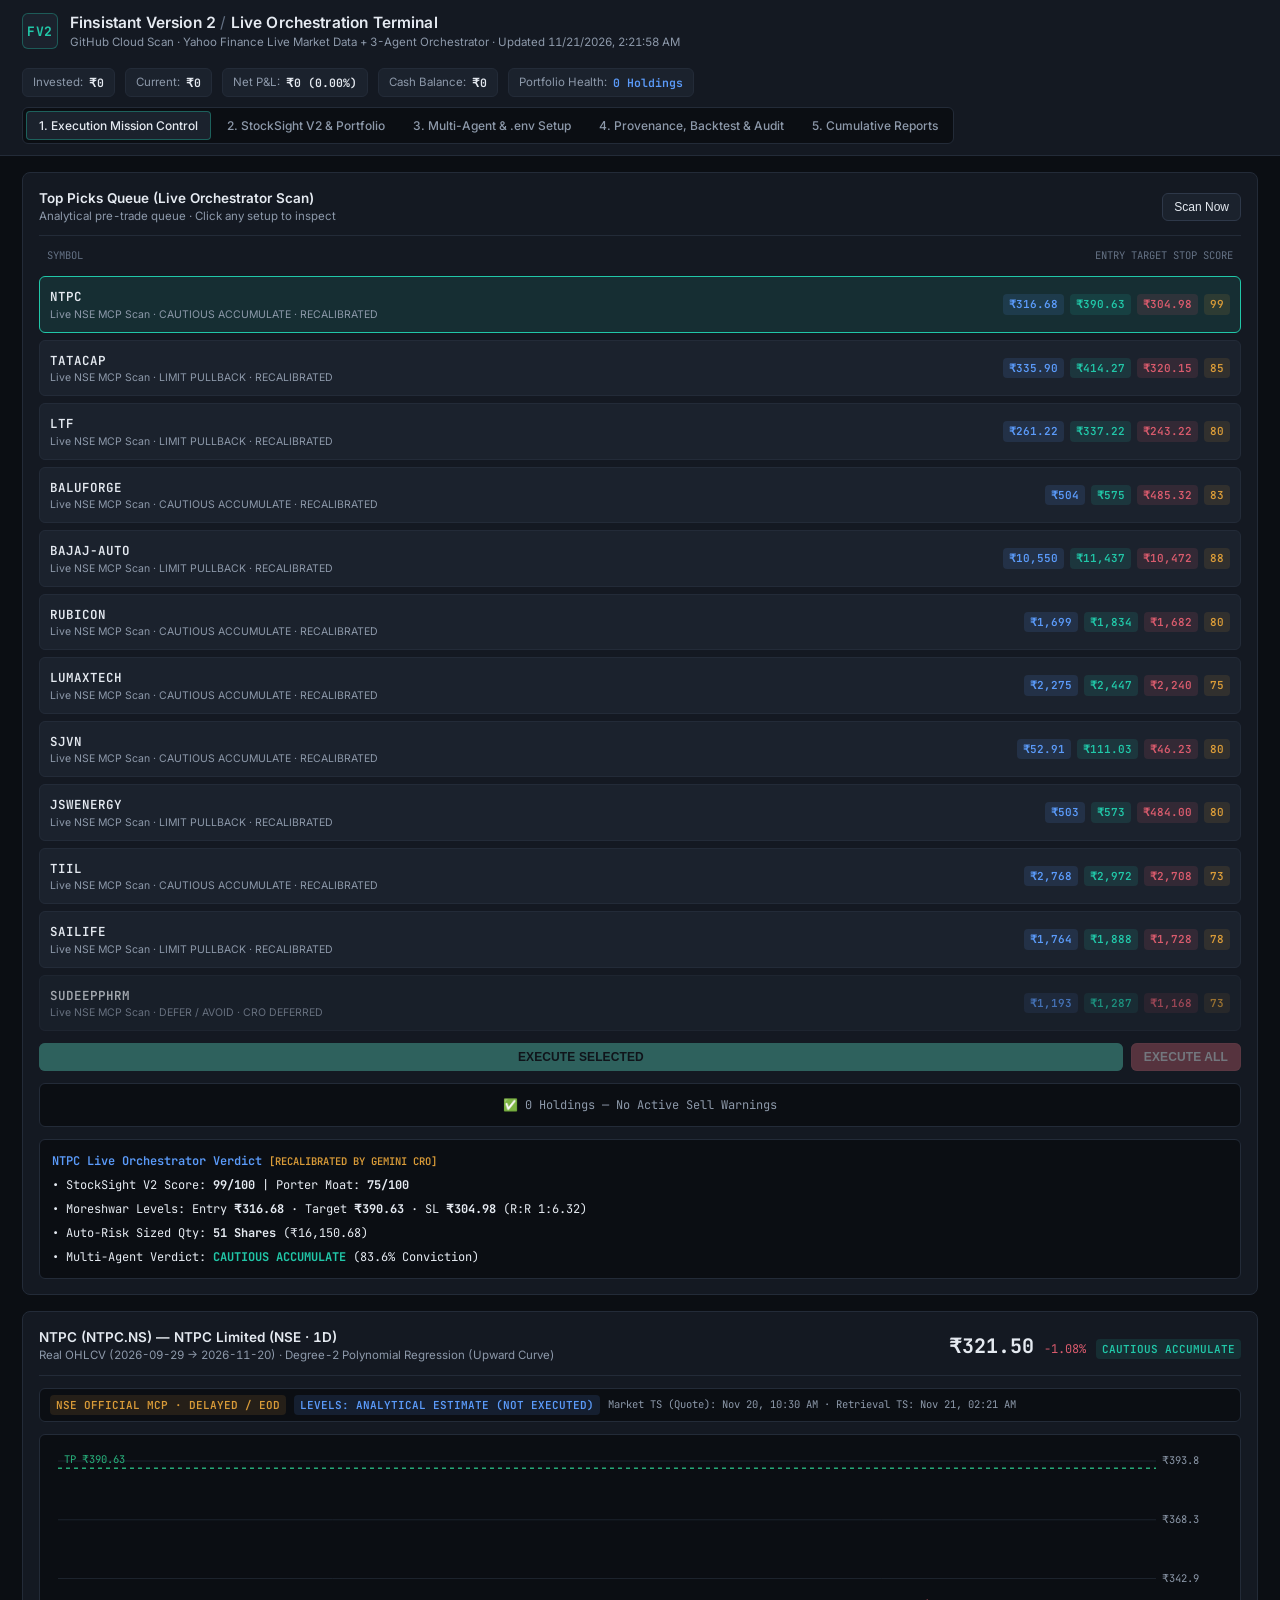
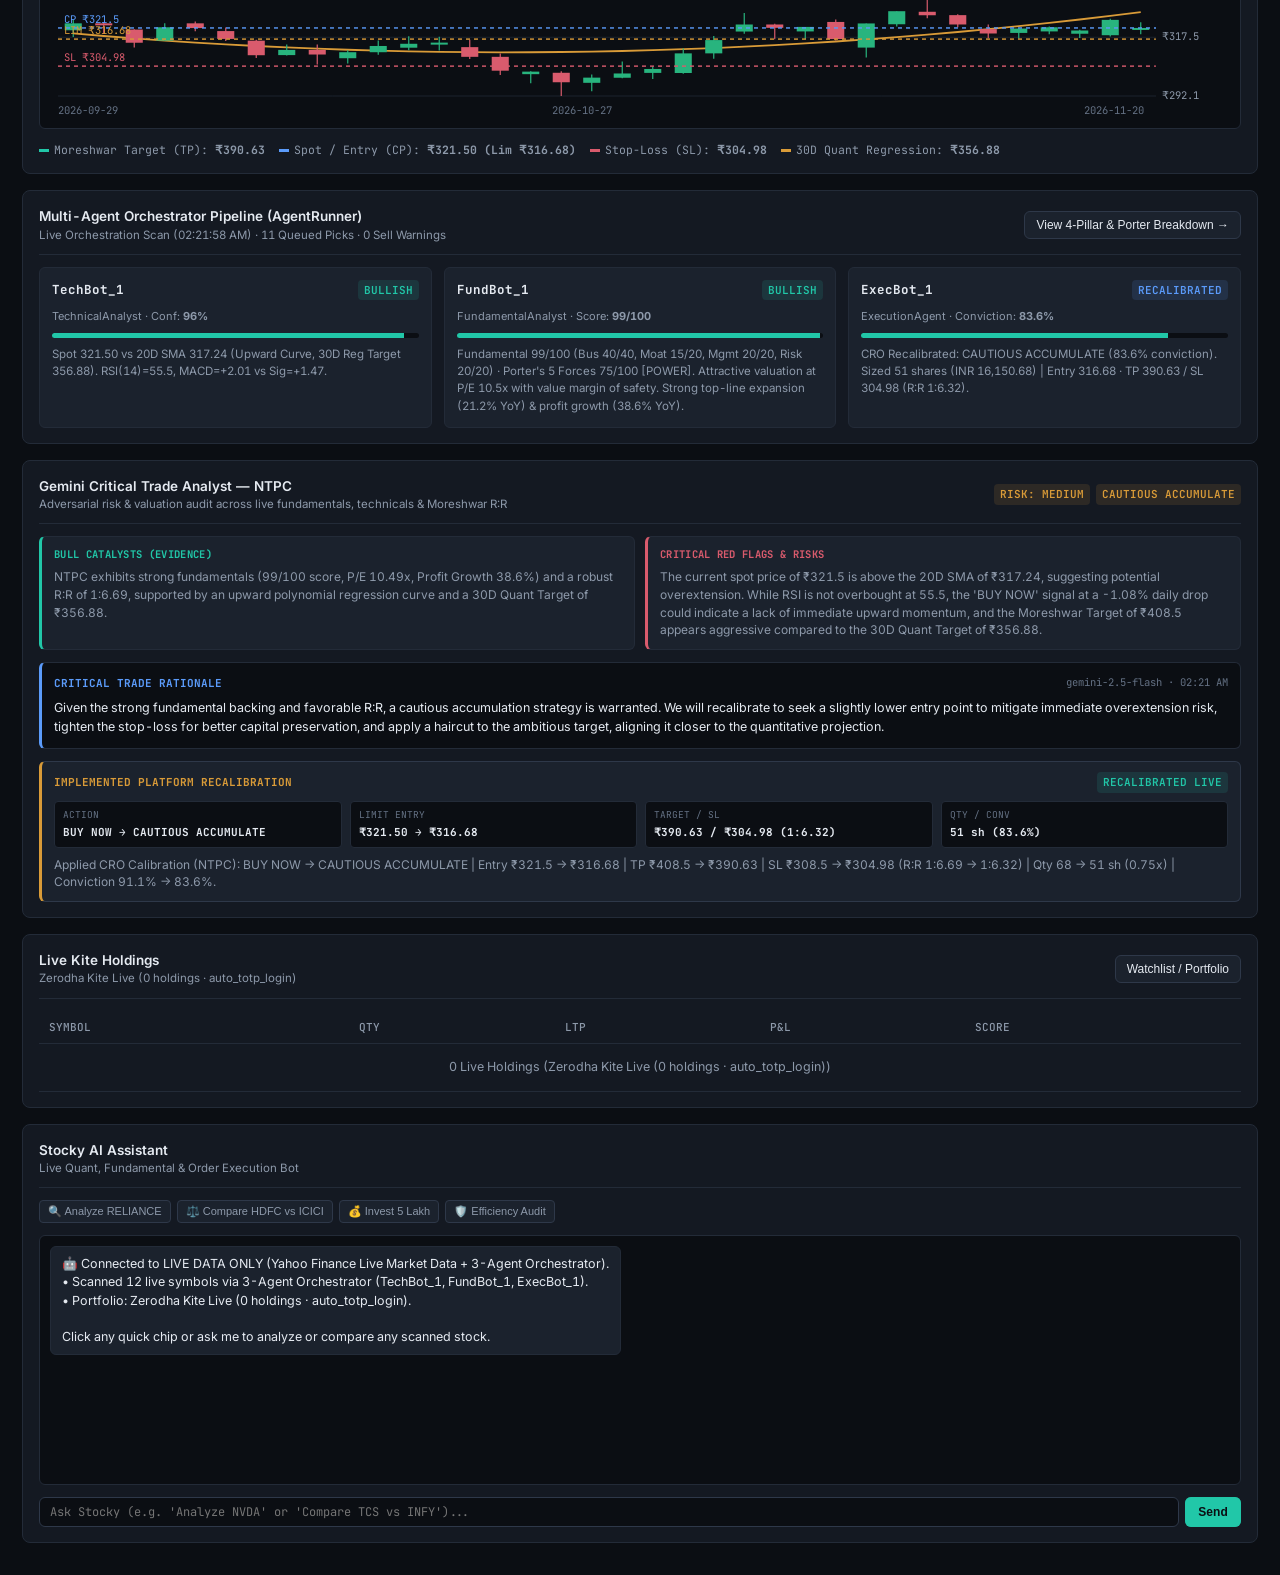
==== commit 8fd7383f: "fix(web): restore Finsistant branding (MOVIQ naming removed; visual system kept)" ====
--- a/index.html
+++ b/index.html
@@ -3,7 +3,7 @@
 <head>
   <meta charset="UTF-8" />
   <meta name="viewport" content="width=device-width, initial-scale=1.0" />
-  <title>MOVIQ — Quantitative Intelligence Engine · Live Orchestration Terminal</title>
+  <title>Finsistant Version 2 — Live Quant, Fundamental &amp; Multi-Agent Platform</title>
   <meta name="description" content="Finsistant Version 2 — Live Market Data + StockSight V2 + Finsistant Polynomial Regression & Stocky AI + 3-Agent Orchestrator (Zero Simulation)." />
   <link rel="preconnect" href="https://fonts.googleapis.com" />
   <link rel="preconnect" href="https://fonts.gstatic.com" crossorigin />
@@ -13,9 +13,9 @@
 <body>
   <header class="topbar">
     <div class="brand-group">
-      <div class="brand-mark">MQ</div>
+      <div class="brand-mark">FV2</div>
       <div>
-        <h1 class="brand-title">MOVIQ <span style="color: var(--text-muted); font-weight: 400;">—</span> QUANTITATIVE INTELLIGENCE ENGINE <span style="color: var(--text-muted); font-weight: 400;">/</span> Live Orchestration Terminal</h1>
+        <h1 class="brand-title">Finsistant Version 2 <span style="color: var(--text-muted); font-weight: 400;">/</span> Live Orchestration Terminal</h1>
         <div class="brand-subtitle" id="liveSourceSubtitle">Connecting to live data &amp; 3-Agent Orchestrator (Zero Simulation)...</div>
       </div>
     </div>
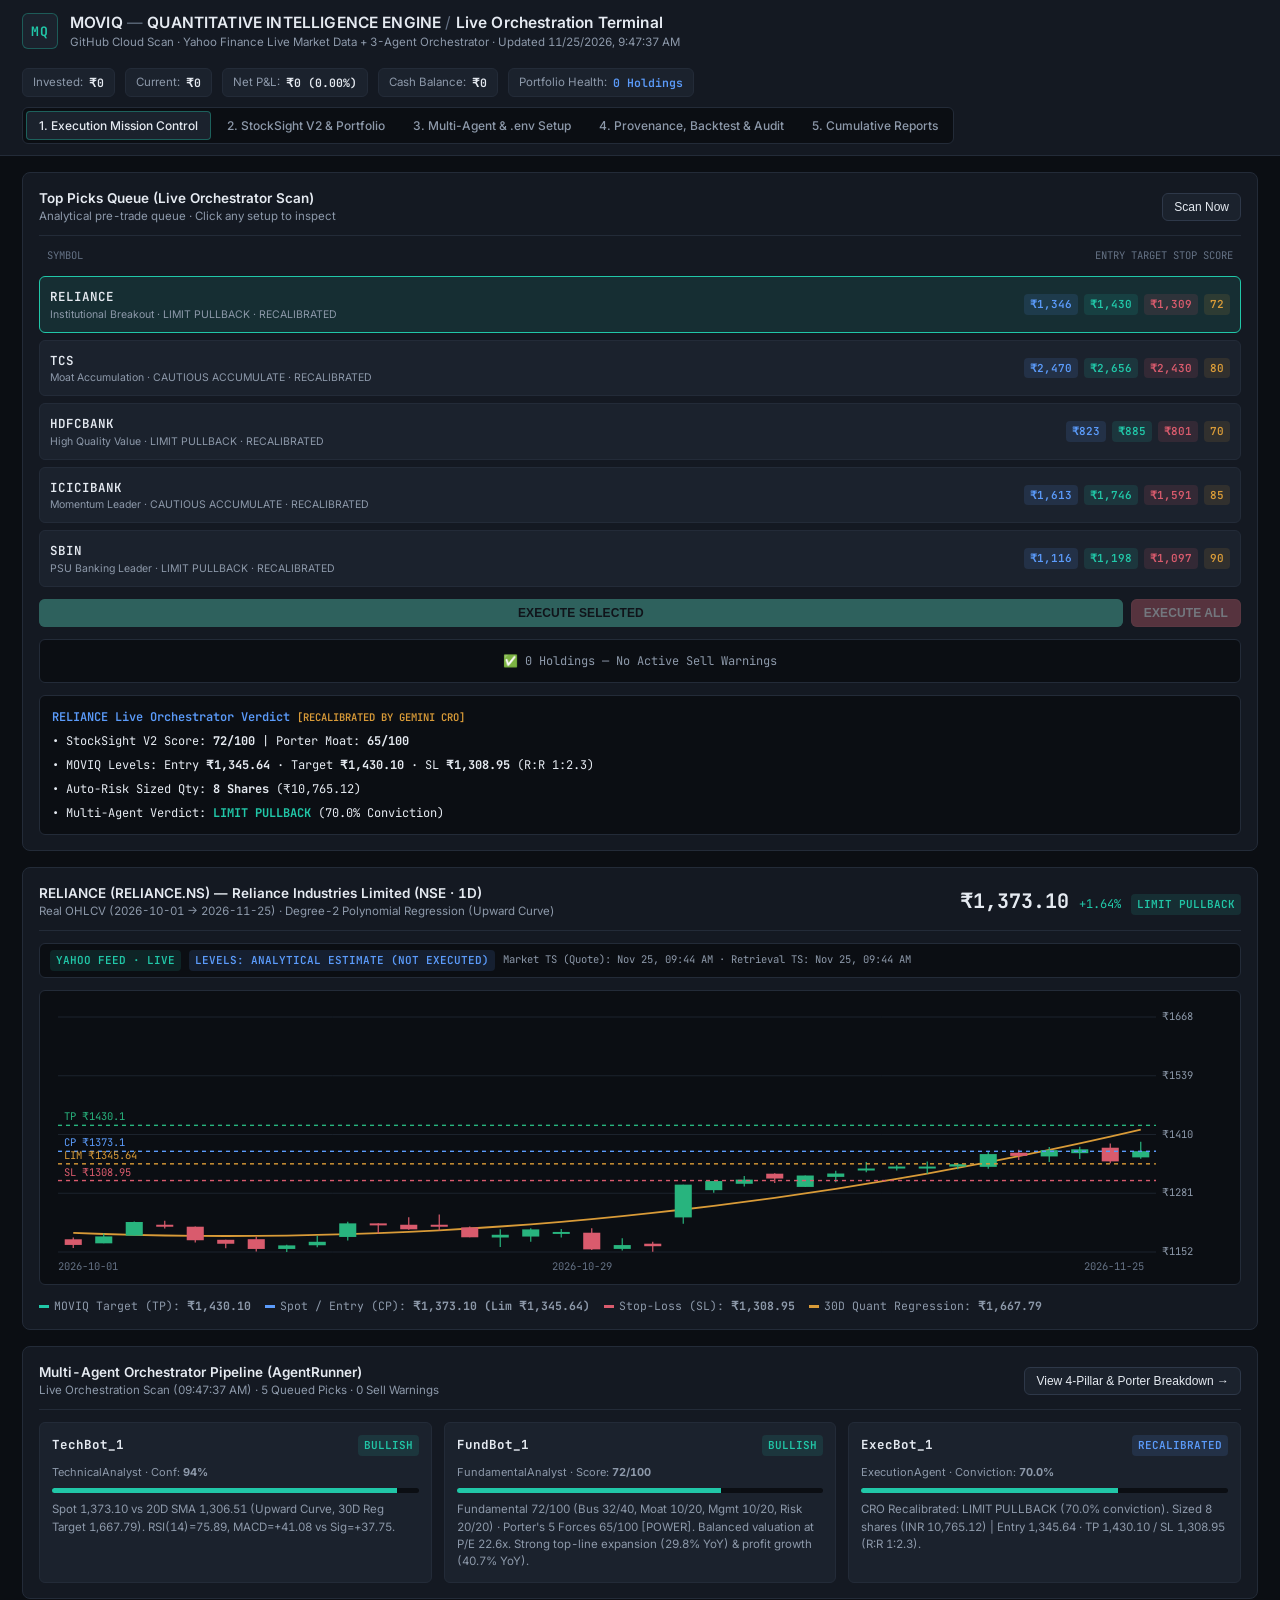
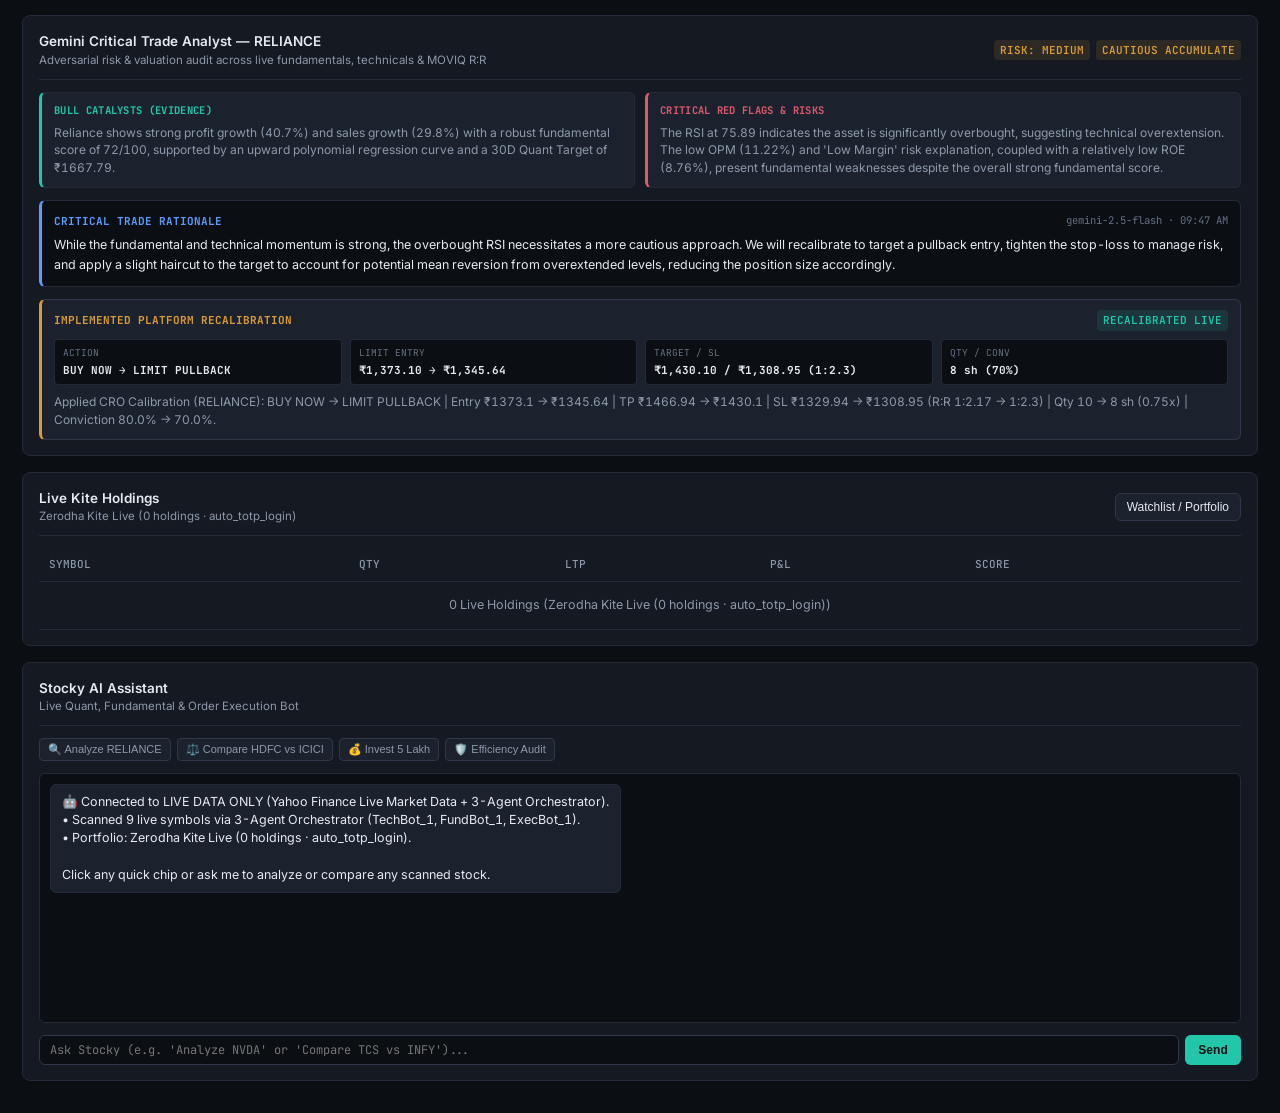
==== commit 3f95f8b4: "chore: rename user-facing Moreshwar branding to MOVIQ across UI, alerts, agents, and workflows" ====
--- a/index.html
+++ b/index.html
@@ -3,8 +3,8 @@
 <head>
   <meta charset="UTF-8" />
   <meta name="viewport" content="width=device-width, initial-scale=1.0" />
-  <title>Finsistant Version 2 — Live Quant, Fundamental &amp; Multi-Agent Platform</title>
-  <meta name="description" content="Finsistant Version 2 — Live Market Data + StockSight V2 + Finsistant Polynomial Regression & Stocky AI + 3-Agent Orchestrator (Zero Simulation)." />
+  <title>MOVIQ — Quantitative Intelligence Engine · Live Orchestration Terminal</title>
+  <meta name="description" content="MOVIQ — Quantitative Intelligence Engine · Live Market Data + StockSight V2 + Polynomial Regression &amp; Stocky AI + 3-Agent Orchestrator (Zero Simulation)." />
   <link rel="preconnect" href="https://fonts.googleapis.com" />
   <link rel="preconnect" href="https://fonts.gstatic.com" crossorigin />
   <link href="https://fonts.googleapis.com/css2?family=Inter:wght@400;500;600;700&family=JetBrains+Mono:wght@400;500;600;700&display=swap" rel="stylesheet" />
@@ -13,9 +13,9 @@
 <body>
   <header class="topbar">
     <div class="brand-group">
-      <div class="brand-mark">FV2</div>
+      <div class="brand-mark">MQ</div>
       <div>
-        <h1 class="brand-title">Finsistant Version 2 <span style="color: var(--text-muted); font-weight: 400;">/</span> Live Orchestration Terminal</h1>
+        <h1 class="brand-title">MOVIQ <span style="color: var(--text-muted); font-weight: 400;">—</span> QUANTITATIVE INTELLIGENCE ENGINE <span style="color: var(--text-muted); font-weight: 400;">/</span> Live Orchestration Terminal</h1>
         <div class="brand-subtitle" id="liveSourceSubtitle">Connecting to live data &amp; 3-Agent Orchestrator (Zero Simulation)...</div>
       </div>
     </div>
@@ -91,7 +91,7 @@
             <div class="panel-header">
               <div>
                 <div class="panel-title" id="centerChartTitle">Loading live symbol...</div>
-                <div class="panel-subtitle" id="centerChartSub">Real OHLCV Candles + Degree-2 Polynomial Regression + Moreshwar Levels</div>
+                <div class="panel-subtitle" id="centerChartSub">Real OHLCV Candles + Degree-2 Polynomial Regression + MOVIQ Levels</div>
               </div>
               <div style="display: flex; align-items: baseline; gap: 10px;">
                 <span style="font-family: var(--font-mono); font-size: 20px; font-weight: 700;" id="centerSpotPrice">--</span>
@@ -111,7 +111,7 @@
             </div>
 
             <div class="chart-legend">
-              <span><i class="legend-dot" style="background: var(--accent-emerald);"></i>Moreshwar Target (TP): <strong id="legTarget">--</strong></span>
+              <span><i class="legend-dot" style="background: var(--accent-emerald);"></i>MOVIQ Target (TP): <strong id="legTarget">--</strong></span>
               <span><i class="legend-dot" style="background: var(--accent-cyan);"></i>Spot / Entry (CP): <strong id="legEntry">--</strong></span>
               <span><i class="legend-dot" style="background: var(--accent-crimson);"></i>Stop-Loss (SL): <strong id="legStop">--</strong></span>
               <span><i class="legend-dot" style="background: var(--accent-amber);"></i>30D Quant Regression: <strong id="legReg">--</strong></span>
@@ -443,7 +443,7 @@
           <span style="font-size: 12px; color: var(--text-secondary);" id="intelGlobalStatus">Empirical Telemetry &amp; Immutable Audit Layer Active</span>
         </div>
         <div class="chip-row" id="intelJumpRow">
-          <button type="button" class="prompt-chip active-subfilter" data-intel-focus="all">Moreshwar 3.2 + 3.1 (Primary)</button>
+          <button type="button" class="prompt-chip active-subfilter" data-intel-focus="all">MOVIQ 3.2 + 3.1 (Primary)</button>
           <button type="button" class="prompt-chip" data-intel-focus="v30">Legacy 3.0 Log</button>
           <button type="button" class="prompt-chip" data-intel-focus="provenance">Legacy Provenance Log</button>
           <button type="button" class="prompt-chip" data-intel-focus="backtest">Legacy 1Y Backtest Log</button>
@@ -452,11 +452,11 @@
         </div>
       </div>
 
-      <!-- SECTION 3.2: MORESHWAR 3.2 — ORCHESTRATOR 80-SESSION SELF-LEARNING PAPER TRADING -->
+      <!-- SECTION 3.2: MOVIQ 3.2 — ORCHESTRATOR 80-SESSION SELF-LEARNING PAPER TRADING -->
       <div class="panel intel-section" id="intelSectionV32" style="border-color: rgba(91,155,250,0.40);">
         <div class="panel-header" style="flex-wrap: wrap;">
           <div>
-            <div class="panel-title">3.2 Moreshwar 3.2 — Self-Improving Orchestrator (80-Session Maximum-Profit Mock Test)</div>
+            <div class="panel-title">3.2 MOVIQ 3.2 — Self-Improving Orchestrator (80-Session Maximum-Profit Mock Test)</div>
             <div class="panel-subtitle" id="mv32Subtitle">Full-Universe NSE Scanner (TechBot_1 + FundBot_1 + ExecBot_1) · Picks Feed Directly Into Paper Engine · Learns From Every Passed &amp; Failed Trade</div>
           </div>
           <div style="display:flex;gap:6px;flex-wrap:wrap;align-items:center;">
@@ -490,7 +490,7 @@
                   </tr>
                 </thead>
                 <tbody id="mv32ShortlistBody">
-                  <tr><td colspan="7" style="text-align:center;color:var(--text-muted);">Loading live Moreshwar 3.2 orchestrator scan...</td></tr>
+                  <tr><td colspan="7" style="text-align:center;color:var(--text-muted);">Loading live MOVIQ 3.2 orchestrator scan...</td></tr>
                 </tbody>
               </table>
             </div>
@@ -524,11 +524,11 @@
         </div>
       </div>
 
-      <!-- SECTION 3.1: MORESHWAR 3.1 FROZEN BASELINE PAPER-TRADING PLATFORM (v3.1.0-rc1) -->
+      <!-- SECTION 3.1: MOVIQ 3.1 FROZEN BASELINE PAPER-TRADING PLATFORM (v3.1.0-rc1) -->
       <div class="panel intel-section" id="intelSectionV31" style="border-color: rgba(33,199,168,0.38);">
         <div class="panel-header" style="flex-wrap: wrap;">
           <div>
-            <div class="panel-title">3.1 Moreshwar 3.1 — Prospective Paper-Trading, Risk &amp; Monitoring Platform (v3.1.0-rc1)</div>
+            <div class="panel-title">3.1 MOVIQ 3.1 — Prospective Paper-Trading, Risk &amp; Monitoring Platform (v3.1.0-rc1)</div>
             <div class="panel-subtitle" id="mv31Subtitle">Frozen Policy: G_SIMPLE_TREND_BASELINE (NIFTYBEES ≥ SMA200 · 3D Confirm) · Execution: EXP_E_COMBINED_EXEC_INTEL (Family E Only) · Durable SQLite 4-Ledger Engine</div>
           </div>
           <div style="display:flex;gap:6px;flex-wrap:wrap;align-items:center;">
@@ -541,7 +541,7 @@
         <!-- Operational Controls (Paper-Only — ZERO Live Execution Mechanisms) -->
         <div class="mv21-verdict-banner" id="mv31ControlsBar" style="display:flex;flex-wrap:wrap;gap:8px;align-items:center;justify-content:space-between;">
           <div id="mv31BannerStatus" style="font-size:12px;">
-            <strong>MORESHWAR 3.1 — PAPER TRADING ONLY.</strong> ·
+            <strong>MOVIQ 3.1 — PAPER TRADING ONLY.</strong> ·
             <strong>LIVE TRADING: DISABLED.</strong> ·
             <strong>BROKER ORDER PLACEMENT: DISABLED.</strong> ·
             <strong>AUTOMATIC CAPITAL DEPLOYMENT: DISABLED.</strong>
@@ -661,7 +661,7 @@
       <!-- LEGACY DOCUMENTATION & HISTORICAL RESEARCH LOG (COLLAPSED BY DEFAULT) -->
       <details class="legacy-archive-drawer" id="legacyIntelArchiveLog">
         <summary>
-          <span>Legacy Documentation &amp; Historical Research Log — Moreshwar 1.0–3.0, 10-Stock Watchlist Provenance &amp; AI Decision Audit</span>
+          <span>Legacy Documentation &amp; Historical Research Log — MOVIQ 1.0–3.0, 10-Stock Watchlist Provenance &amp; AI Decision Audit</span>
           <span class="tag-pill tag-entry">ARCHIVED DOCUMENTATION LOG · CLICK TO EXPAND</span>
         </summary>
         <div class="legacy-archive-body">
@@ -715,7 +715,7 @@
           <div class="panel-header" style="flex-wrap: wrap;">
             <div>
               <div class="panel-title">Decision Quality Verdict — 3 Empirical Questions</div>
-              <div class="panel-subtitle" id="btDqSubtitle">Leave-one-out agent ablation · Gemini CRO 2×2 intervention audit · Moreshwar vs Simple Benchmarks</div>
+              <div class="panel-subtitle" id="btDqSubtitle">Leave-one-out agent ablation · Gemini CRO 2×2 intervention audit · MOVIQ vs Simple Benchmarks</div>
             </div>
             <span class="tag-pill tag-score" id="btLiveSamplePill">LIVE LEDGER: 0 / 30 SETTLED</span>
           </div>
@@ -771,11 +771,11 @@
         <div class="panel" id="btMoreshwarV2ShadowPanel" style="background: var(--bg-base); border-color: var(--accent-cyan);">
           <div class="panel-header" style="flex-wrap: wrap;">
             <div>
-              <div class="panel-title">Moreshwar 2.0 Shadow Research Lab (ATR-Normalised Risk &amp; Nifty Regime Engine)</div>
-              <div class="panel-subtitle" id="mv2Subtitle">Read-only 12-field explainability &amp; Models A–F ablation · Moreshwar 1.0 remains active in production pending review</div>
+              <div class="panel-title">MOVIQ 2.0 Shadow Research Lab (ATR-Normalised Risk &amp; Nifty Regime Engine)</div>
+              <div class="panel-subtitle" id="mv2Subtitle">Read-only 12-field explainability &amp; Models A–F ablation · MOVIQ 1.0 remains active in production pending review</div>
             </div>
             <div style="display: flex; gap: 8px; align-items: center; flex-wrap: wrap;">
-              <select id="mv2SymbolSelect" class="select-field" aria-label="Select Symbol for Moreshwar 2.0 Preview"></select>
+              <select id="mv2SymbolSelect" class="select-field" aria-label="Select Symbol for MOVIQ 2.0 Preview"></select>
               <span class="tag-pill tag-score" id="mv2PromotionBadge">SHADOW ONLY · M1 ACTIVE IN PROD</span>
             </div>
           </div>
@@ -815,11 +815,11 @@
         <div class="terminal-box" id="btMethodologyBox"></div>
       </div>
 
-      <!-- SECTION 2.1: MORESHWAR 2.1 STATISTICAL VALIDATION & INTELLIGENCE LAB -->
+      <!-- SECTION 2.1: MOVIQ 2.1 STATISTICAL VALIDATION & INTELLIGENCE LAB -->
       <div class="panel intel-section" id="intelSectionV21" style="border-color: rgba(91,155,250,0.28);">
         <div class="panel-header" style="flex-wrap: wrap;">
           <div>
-            <div class="panel-title">2.1 Moreshwar 2.1 — 5Y Statistical Validation, Regime &amp; Robustness Workbench</div>
+            <div class="panel-title">2.1 MOVIQ 2.1 — 5Y Statistical Validation, Regime &amp; Robustness Workbench</div>
             <div class="panel-subtitle" id="mv21Subtitle">5-Year Multi-Regime Indian Delivery Simulation (40 Instruments · 1,200 Monte Carlo Sims · Walk-Forward &amp; OOS)</div>
           </div>
           <div style="display:flex;gap:6px;flex-wrap:wrap;align-items:center;" id="mv21SeparationBadges">
@@ -867,9 +867,9 @@
               <canvas id="mv21EquityChart"></canvas>
             </div>
             <div class="chart-legend">
-              <span><i class="legend-dot" style="background: var(--accent-crimson);"></i>Moreshwar 1.0</span>
-              <span><i class="legend-dot" style="background: #9A86E0;"></i>Moreshwar 2.0</span>
-              <span><i class="legend-dot" style="background: var(--accent-cyan);"></i>Moreshwar 2.1</span>
+              <span><i class="legend-dot" style="background: var(--accent-crimson);"></i>MOVIQ 1.0</span>
+              <span><i class="legend-dot" style="background: #9A86E0;"></i>MOVIQ 2.0</span>
+              <span><i class="legend-dot" style="background: var(--accent-cyan);"></i>MOVIQ 2.1</span>
               <span><i class="legend-dot" style="background: var(--accent-amber);"></i>Nifty 50 (^NSEI)</span>
             </div>
           </div>
@@ -1034,11 +1034,11 @@
         </div>
       </div>
 
-      <!-- SECTION 2.2: MORESHWAR 2.2 INTEGRATED RESEARCH BENCHMARK -->
+      <!-- SECTION 2.2: MOVIQ 2.2 INTEGRATED RESEARCH BENCHMARK -->
       <div class="panel intel-section" id="intelSectionV22" style="border-color: rgba(33,199,168,0.28);">
         <div class="panel-header" style="flex-wrap: wrap;">
           <div>
-            <div class="panel-title">2.2 Moreshwar 2.2 — Integrated Optimization, Stress &amp; Validation (INR Research)</div>
+            <div class="panel-title">2.2 MOVIQ 2.2 — Integrated Optimization, Stress &amp; Validation (INR Research)</div>
             <div class="panel-subtitle" id="mv22Subtitle">IS-Selected Portfolio &amp; Risk Layer (`OPT_REG_DD_N8`) · 4-Fold Walk-Forward · 1,200x Block Bootstraps · Terminal Holdout</div>
           </div>
           <div style="display:flex;gap:6px;flex-wrap:wrap;align-items:center;">
@@ -1105,11 +1105,11 @@
         </div>
       </div>
 
-      <!-- SECTION 3.0: MORESHWAR 3.0 SYSTEMATIC RESEARCH, PORTFOLIO, EXECUTION, RISK & VALIDATION PLATFORM -->
+      <!-- SECTION 3.0: MOVIQ 3.0 SYSTEMATIC RESEARCH, PORTFOLIO, EXECUTION, RISK & VALIDATION PLATFORM -->
       <div class="panel intel-section" id="intelSectionV30" style="border-color: rgba(91,155,250,0.36);">
         <div class="panel-header" style="flex-wrap: wrap;">
           <div>
-            <div class="panel-title">3.0 Moreshwar 3.0 — PIT NSE Quantitative Research, Orchestration &amp; Paper-Trading Platform (v3.0.0-rc1)</div>
+            <div class="panel-title">3.0 MOVIQ 3.0 — PIT NSE Quantitative Research, Orchestration &amp; Paper-Trading Platform (v3.0.0-rc1)</div>
             <div class="panel-subtitle" id="mv30Subtitle">4,416 PIT NSE Securities (3.50M Bars · 240+ Delisted) · 31 Factors · 5 Strategy Sleeves · 5 Regime Models · Risk-Budgeted Paper Engine</div>
           </div>
           <div style="display:flex;gap:6px;flex-wrap:wrap;align-items:center;">
@@ -1288,13 +1288,13 @@
       <div class="panel" id="rptM32Panel" style="border-color: rgba(91,155,250,0.34);">
         <div class="panel-header" style="flex-wrap: wrap;">
           <div>
-            <div class="panel-title">Moreshwar 3.2 — 80-Session Self-Improving Orchestrator Executive Report</div>
+            <div class="panel-title">MOVIQ 3.2 — 80-Session Self-Improving Orchestrator Executive Report</div>
             <div class="panel-subtitle" id="rptM32Sub">Orchestrator Full-Universe Scanner (TechBot + FundBot + ExecBot) · Learns From Every Passed &amp; Failed Trade Before Real Money</div>
           </div>
           <span class="tag-pill tag-stop">MOCK TEST ONLY · REAL MONEY LOCKED</span>
         </div>
 
-        <div class="rpt-executive-brief" id="rptM32Brief">Loading live Moreshwar 3.2 orchestrator mission telemetry...</div>
+        <div class="rpt-executive-brief" id="rptM32Brief">Loading live MOVIQ 3.2 orchestrator mission telemetry...</div>
         <div class="kpi-strip-grid" id="rptM32Kpis"></div>
 
         <div class="table-wrap" style="margin-top: 12px;">
@@ -1310,7 +1310,7 @@
               </tr>
             </thead>
             <tbody id="rptM32QueueBody">
-              <tr><td colspan="6" style="text-align:center;color:var(--text-muted);">Loading Moreshwar 3.2 queued orchestrator trades...</td></tr>
+              <tr><td colspan="6" style="text-align:center;color:var(--text-muted);">Loading MOVIQ 3.2 queued orchestrator trades...</td></tr>
             </tbody>
           </table>
         </div>
@@ -1319,13 +1319,13 @@
       <div class="panel" id="rptM31Panel" style="border-color: rgba(33,199,168,0.28);">
         <div class="panel-header" style="flex-wrap: wrap;">
           <div>
-            <div class="panel-title">Moreshwar 3.1 — Prospective Paper-Trading &amp; Verified 5Y Research Executive Summary</div>
+            <div class="panel-title">MOVIQ 3.1 — Prospective Paper-Trading &amp; Verified 5Y Research Executive Summary</div>
             <div class="panel-subtitle" id="rptM31Sub">Unattended NSE Post-Close Paper Engine (Full PIT-Eligible Universe) · Historical Research Strictly Separated from Prospective Unseen Results</div>
           </div>
           <span class="tag-pill tag-stop" id="rptM31SafetyBadge">PAPER TRADING ONLY · LIVE TRADING DISABLED</span>
         </div>
 
-        <div class="rpt-executive-brief" id="rptM31Brief">Loading live Moreshwar 3.1 prospective paper-trading telemetry...</div>
+        <div class="rpt-executive-brief" id="rptM31Brief">Loading live MOVIQ 3.1 prospective paper-trading telemetry...</div>
 
         <div class="kpi-strip-grid" id="rptM31Kpis"></div>
 
@@ -1342,7 +1342,7 @@
               </tr>
             </thead>
             <tbody id="rptM31QueueBody">
-              <tr><td colspan="6" style="text-align:center;color:var(--text-muted);">Loading Moreshwar 3.1 orders &amp; next-session queue...</td></tr>
+              <tr><td colspan="6" style="text-align:center;color:var(--text-muted);">Loading MOVIQ 3.1 orders &amp; next-session queue...</td></tr>
             </tbody>
           </table>
         </div>
@@ -1351,7 +1351,7 @@
       <!-- LEGACY 10-STOCK WATCHLIST DOCUMENTATION LOG (COLLAPSED BY DEFAULT) -->
       <details class="legacy-archive-drawer" id="legacyReportsArchiveLog">
         <summary>
-          <span>Legacy Documentation Log — 10-Stock Watchlist StockSight V2 &amp; Gemini CRO 1Y Audit (Archived Reference Only · Separate from Moreshwar 3.1)</span>
+          <span>Legacy Documentation Log — 10-Stock Watchlist StockSight V2 &amp; Gemini CRO 1Y Audit (Archived Reference Only · Separate from MOVIQ 3.1)</span>
           <span class="tag-pill tag-entry">ARCHIVED DOCUMENTATION LOG · CLICK TO EXPAND</span>
         </summary>
         <div class="legacy-archive-body">
@@ -1359,7 +1359,7 @@
         <div class="panel-header" style="flex-wrap: wrap;">
           <div>
             <div class="panel-title">Legacy 10-Stock Watchlist — StockSight V2 &amp; Gemini CRO 1Y Audit Briefing</div>
-            <div class="panel-subtitle" id="rptHeaderSub">Synthesizing 10-stock live watchlist posture, StockSight quality, Multi-Agent lift, Gemini CRO protection, and 1Y walk-forward audit (separate from Moreshwar 3.1)</div>
+            <div class="panel-subtitle" id="rptHeaderSub">Synthesizing 10-stock live watchlist posture, StockSight quality, Multi-Agent lift, Gemini CRO protection, and 1Y walk-forward audit (separate from MOVIQ 3.1)</div>
           </div>
           <span class="tag-pill tag-entry" id="rptIsolationBadge">SIMULATED BACKTEST SEPARATE FROM REAL BROKER FILLS</span>
         </div>
@@ -1382,7 +1382,7 @@
           </div>
           <div class="chart-legend">
             <span><i class="legend-dot" style="background: var(--accent-emerald);"></i>Recalibrated AI</span>
-            <span><i class="legend-dot" style="background: var(--accent-cyan);"></i>Original Moreshwar</span>
+            <span><i class="legend-dot" style="background: var(--accent-cyan);"></i>Original MOVIQ</span>
             <span><i class="legend-dot" style="background: var(--accent-amber);"></i>Nifty 50 (^NSEI)</span>
           </div>
           <p class="rpt-caption" id="rptEquityCaption"></p>
@@ -1428,7 +1428,7 @@
           <div class="panel-header" style="flex-wrap: wrap;">
             <div>
               <div class="panel-title">4. Strategy Returns vs Simple Benchmarks</div>
-              <div class="panel-subtitle">Moreshwar vs Nifty 50, Equal-Weight Watchlist, Simple SMA-20 &amp; Fixed 1:2 Exits</div>
+              <div class="panel-subtitle">MOVIQ vs Nifty 50, Equal-Weight Watchlist, Simple SMA-20 &amp; Fixed 1:2 Exits</div>
             </div>
           </div>
           <div class="chart-box" style="height: 215px;">
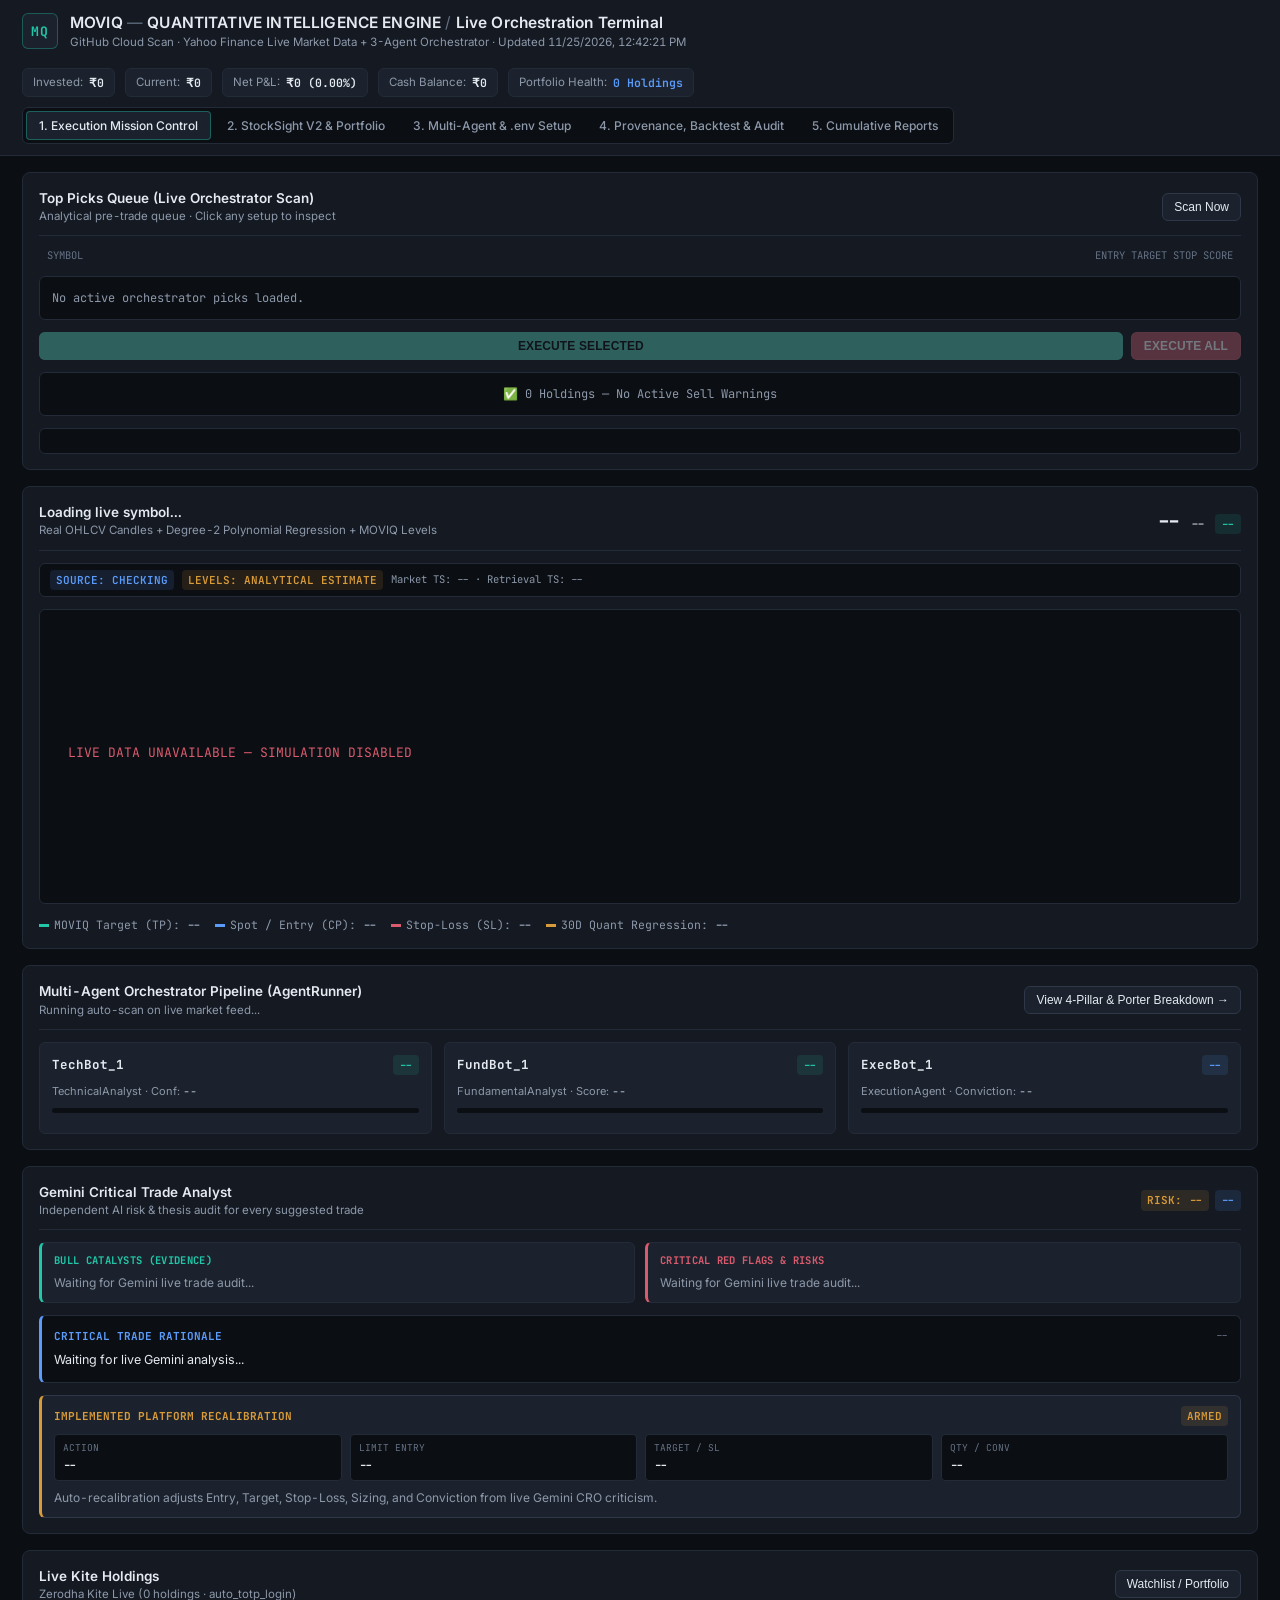
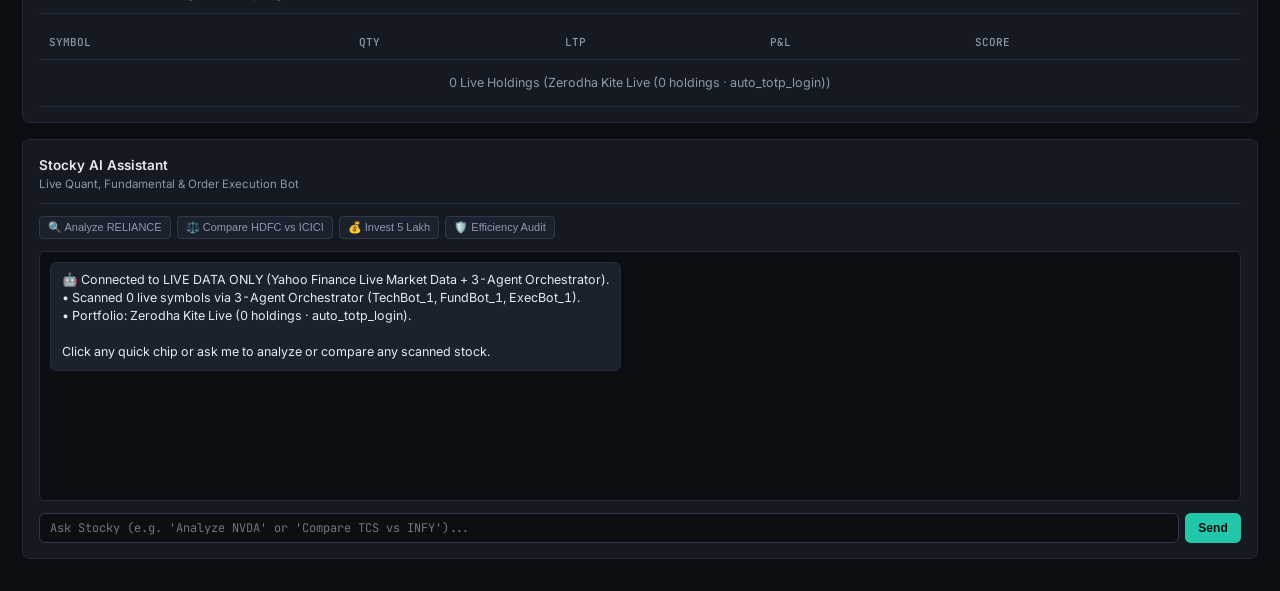
==== commit ae8d7cb5: "fix(offline,zero-fallback,ops): eliminate all fabricated defaults, offline Android crash/hangs, live" ====
--- a/index.html
+++ b/index.html
@@ -7,7 +7,7 @@
   <meta name="description" content="MOVIQ — Quantitative Intelligence Engine · Live Market Data + StockSight V2 + Polynomial Regression &amp; Stocky AI + 3-Agent Orchestrator (Zero Simulation)." />
   <link rel="preconnect" href="https://fonts.googleapis.com" />
   <link rel="preconnect" href="https://fonts.gstatic.com" crossorigin />
-  <link href="https://fonts.googleapis.com/css2?family=Inter:wght@400;500;600;700&family=JetBrains+Mono:wght@400;500;600;700&display=swap" rel="stylesheet" />
+  <link href="https://fonts.googleapis.com/css2?family=Inter:wght@400;500;600;700&family=JetBrains+Mono:wght@400;500;600;700&display=swap" rel="stylesheet" media="print" onload="this.media='all'" />
   <link rel="stylesheet" href="styles.css" />
 </head>
 <body>
